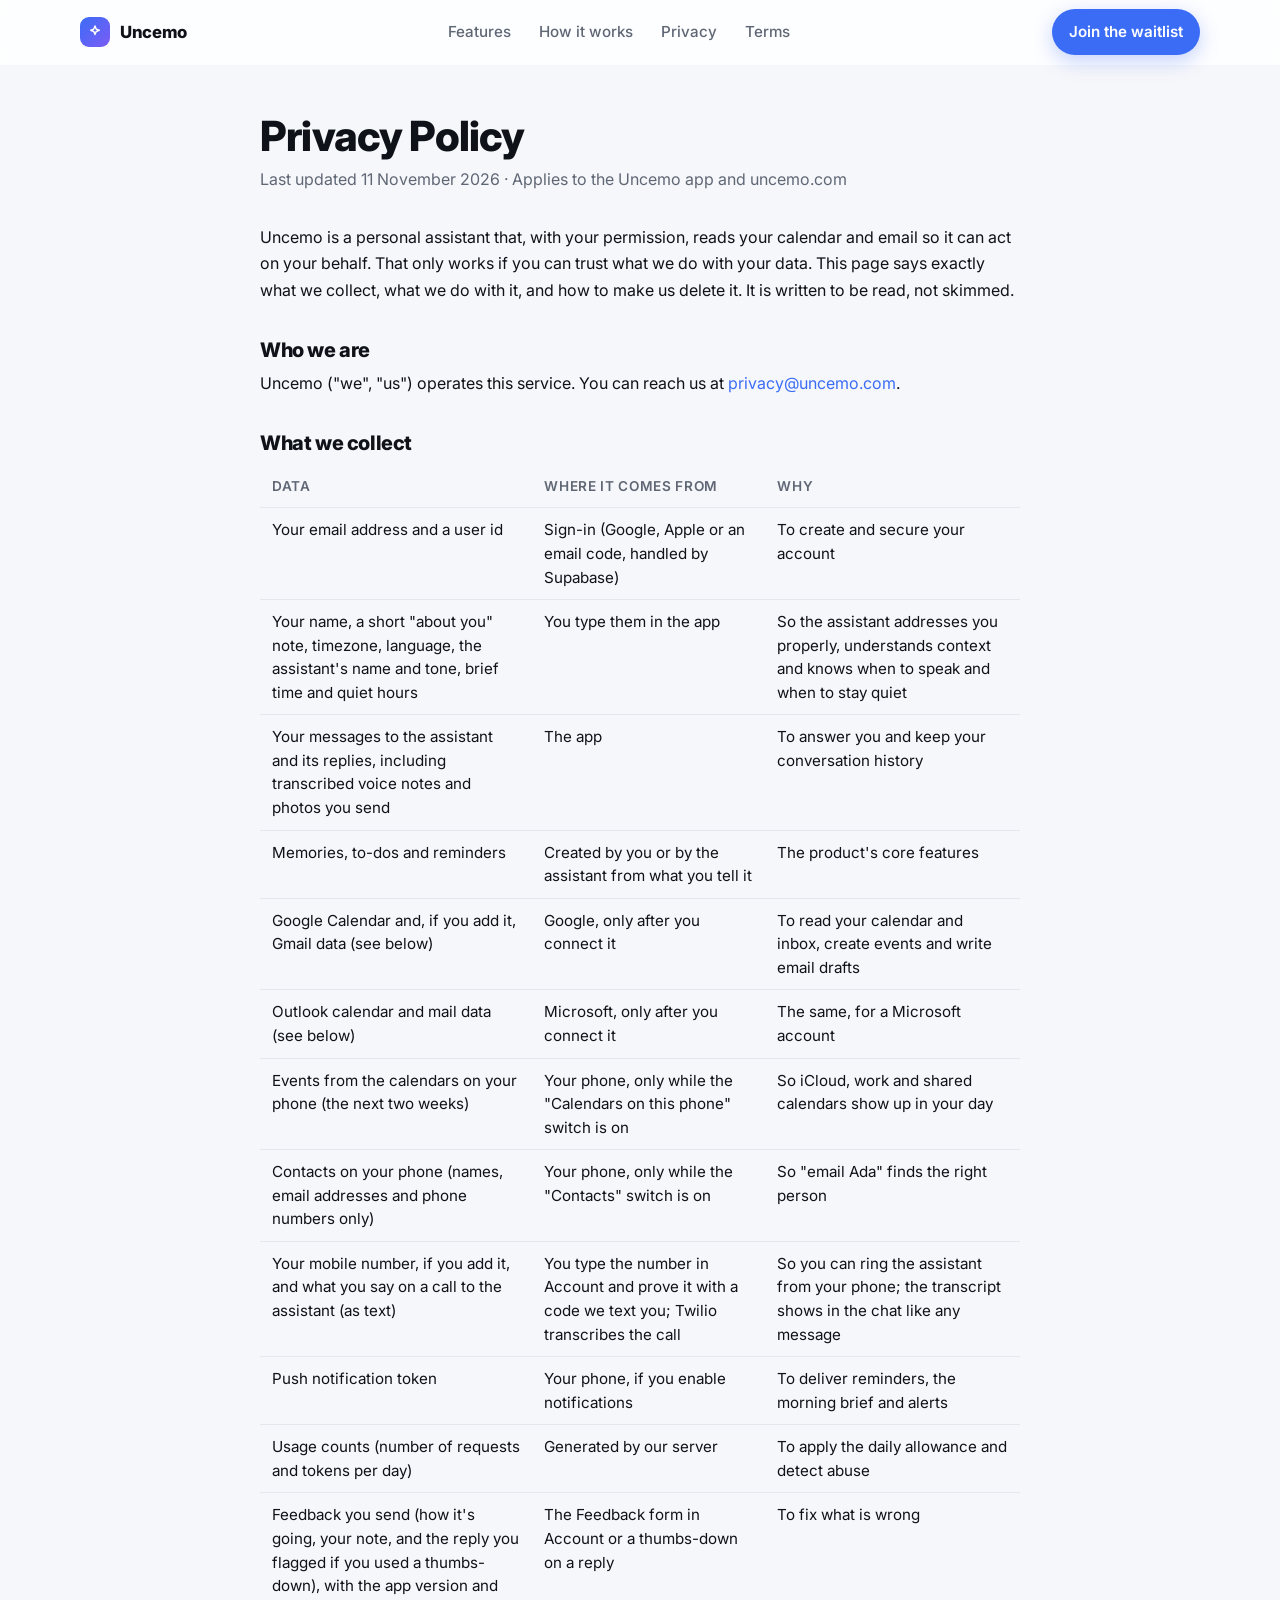
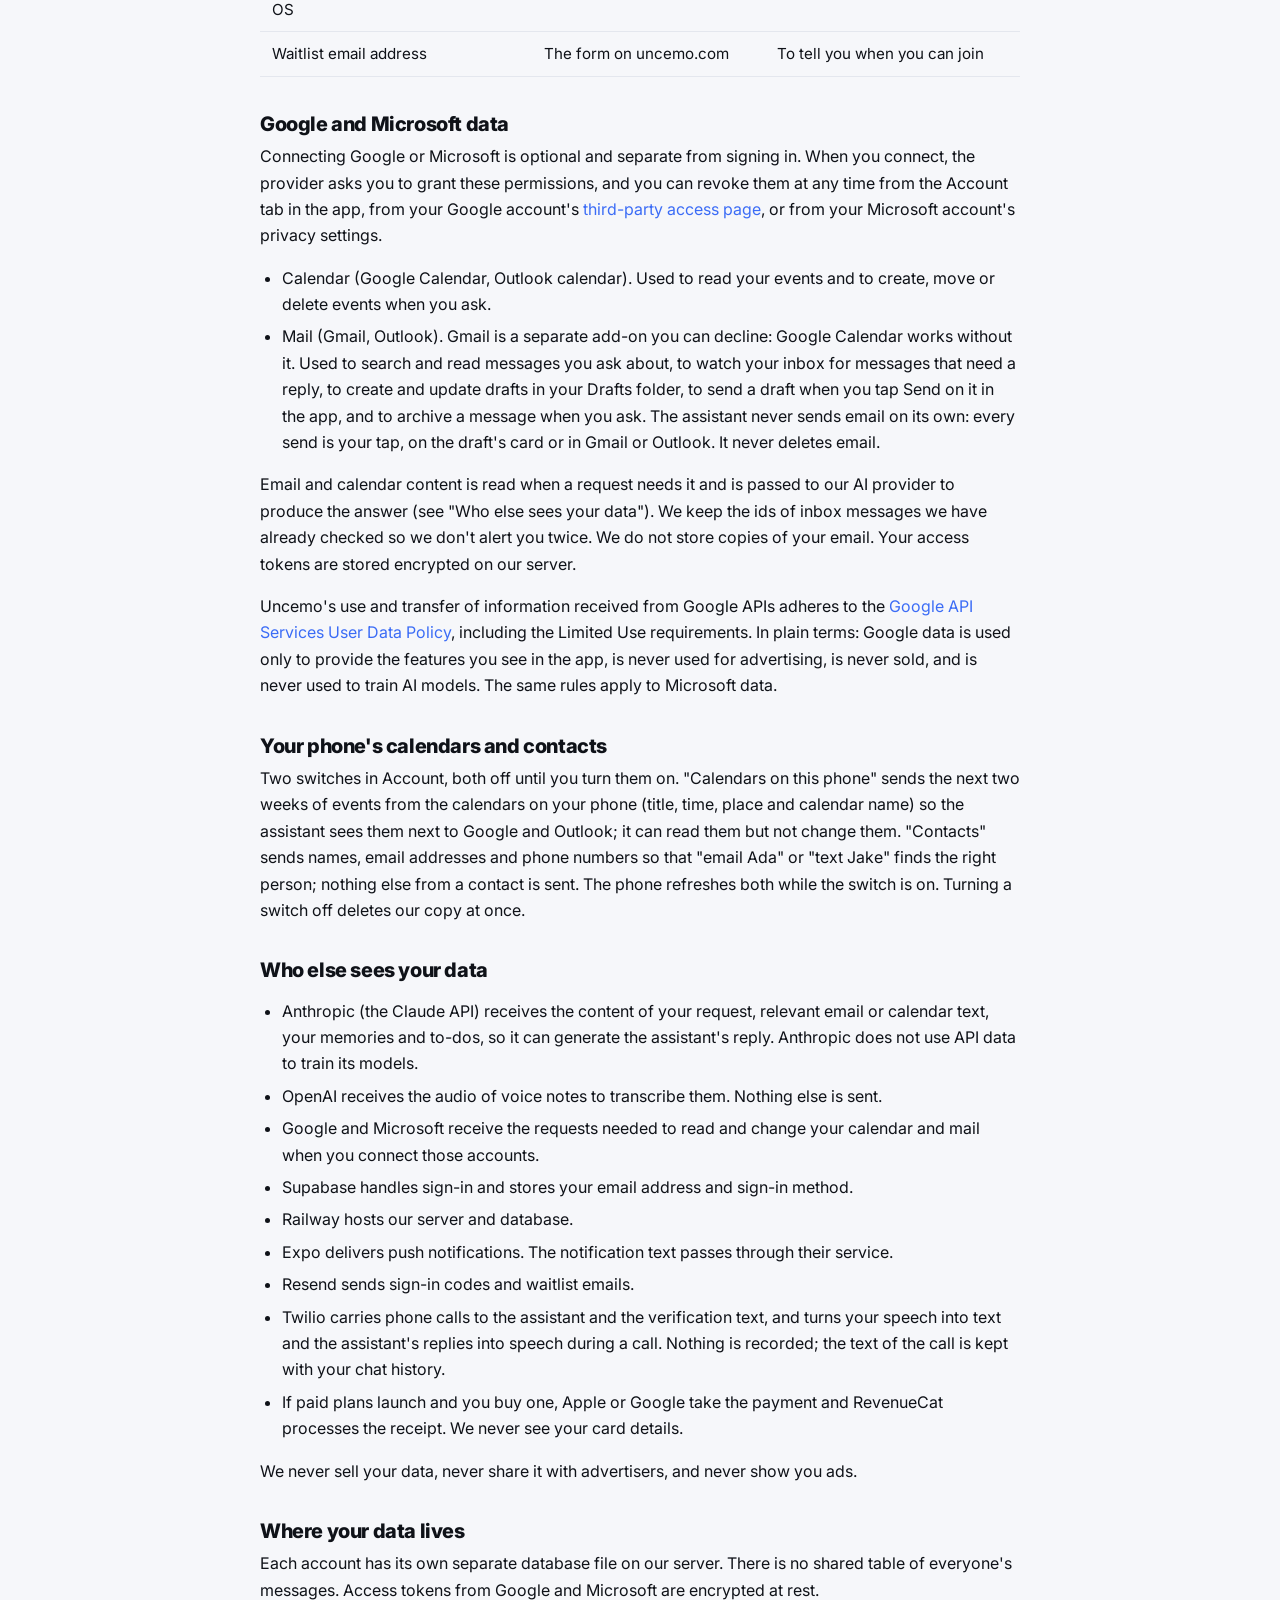
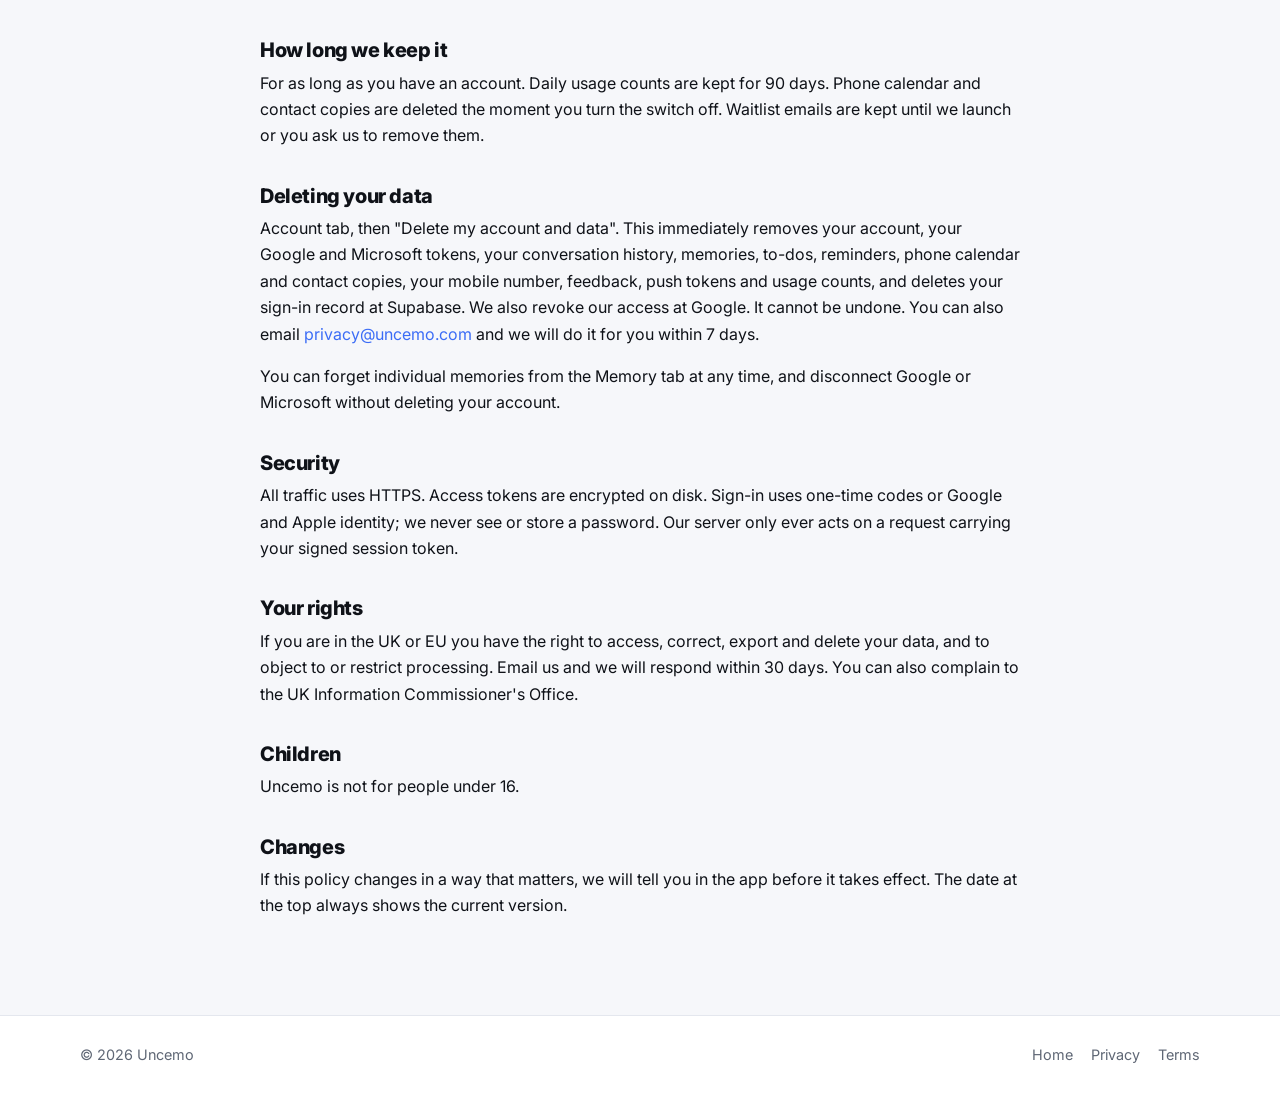
==== privacy.html @ c0a58950 "Phone calls: ring the assistant through Twilio ConversationRelay A person adds their mobile in Accou" ====
<!doctype html>
<html lang="en">
<head>
  <meta charset="utf-8" />
  <meta name="viewport" content="width=device-width, initial-scale=1" />
  <title>Privacy Policy — Uncemo</title>
  <meta name="description" content="How Uncemo handles your data: what we collect, what we access in Google, what we never do, and how to delete everything." />
  <meta name="color-scheme" content="light dark" />
  <link rel="icon" href="favicon.png" />
  <link rel="preconnect" href="https://fonts.googleapis.com" />
  <link rel="preconnect" href="https://fonts.gstatic.com" crossorigin />
  <link href="https://fonts.googleapis.com/css2?family=Inter:wght@400;500;600;700;800&display=swap" rel="stylesheet" />
  <link rel="stylesheet" href="styles.css" />
  <style>
    .doc { width: min(760px, 100% - 32px); margin: 0 auto; padding: 48px 0 80px; }
    .doc h1 { font-size: clamp(1.9rem, 4vw, 2.6rem); margin-bottom: 6px; }
    .doc .meta { color: var(--muted); margin-bottom: 32px; }
    .doc h2 { font-size: 1.25rem; margin-top: 36px; }
    .doc p, .doc li { color: var(--text); line-height: 1.65; }
    .doc ul { padding-left: 22px; }
    .doc li { margin-bottom: 6px; }
    .doc table { border-collapse: collapse; width: 100%; margin: 12px 0 20px; font-size: 0.95rem; }
    .doc th, .doc td { text-align: left; padding: 10px 12px; border-bottom: 1px solid var(--border); vertical-align: top; }
    .doc th { color: var(--muted); font-weight: 600; font-size: 0.85rem; text-transform: uppercase; letter-spacing: 0.05em; }
    .doc a { color: var(--accent); }
  </style>
</head>
<body>
  <header class="nav">
    <div class="wrap nav-inner">
      <a class="brand" href="index.html" aria-label="Home">
        <span class="logo" aria-hidden="true">
          <svg viewBox="0 0 24 24" width="16" height="16" fill="none" stroke="currentColor" stroke-width="2.2" stroke-linecap="round" stroke-linejoin="round"><path d="M12 3l1.8 4.6L18.4 9.4 13.8 11.2 12 15.8 10.2 11.2 5.6 9.4l4.6-1.8L12 3z"/></svg>
        </span>
        <span data-name>Uncemo</span>
      </a>
      <nav class="links" aria-label="Primary">
        <a href="index.html#features">Features</a>
        <a href="index.html#how">How it works</a>
        <a href="privacy.html">Privacy</a>
        <a href="terms.html">Terms</a>
      </nav>
      <div class="nav-actions"><a class="btn btn-primary" href="index.html#join">Join the waitlist</a></div>
    </div>
  </header>

  <main class="doc">
    <h1>Privacy Policy</h1>
    <p class="meta">Last updated 11 November 2026 · Applies to the <span data-name>Uncemo</span> app and uncemo.com</p>

    <p><span data-name>Uncemo</span> is a personal assistant that, with your permission, reads your calendar and email so it can act on your behalf. That only works if you can trust what we do with your data. This page says exactly what we collect, what we do with it, and how to make us delete it. It is written to be read, not skimmed.</p>

    <h2>Who we are</h2>
    <p><span data-name>Uncemo</span> ("we", "us") operates this service. You can reach us at <a href="mailto:privacy@uncemo.com">privacy@uncemo.com</a>.</p>

    <h2>What we collect</h2>
    <table>
      <tr><th>Data</th><th>Where it comes from</th><th>Why</th></tr>
      <tr><td>Your email address and a user id</td><td>Sign-in (Google, Apple or an email code, handled by Supabase)</td><td>To create and secure your account</td></tr>
      <tr><td>Your name, a short "about you" note, timezone, language, the assistant's name and tone, brief time and quiet hours</td><td>You type them in the app</td><td>So the assistant addresses you properly, understands context and knows when to speak and when to stay quiet</td></tr>
      <tr><td>Your messages to the assistant and its replies, including transcribed voice notes and photos you send</td><td>The app</td><td>To answer you and keep your conversation history</td></tr>
      <tr><td>Memories, to-dos and reminders</td><td>Created by you or by the assistant from what you tell it</td><td>The product's core features</td></tr>
      <tr><td>Google Calendar and, if you add it, Gmail data (see below)</td><td>Google, only after you connect it</td><td>To read your calendar and inbox, create events and write email drafts</td></tr>
      <tr><td>Outlook calendar and mail data (see below)</td><td>Microsoft, only after you connect it</td><td>The same, for a Microsoft account</td></tr>
      <tr><td>Events from the calendars on your phone (the next two weeks)</td><td>Your phone, only while the "Calendars on this phone" switch is on</td><td>So iCloud, work and shared calendars show up in your day</td></tr>
      <tr><td>Contacts on your phone (names, email addresses and phone numbers only)</td><td>Your phone, only while the "Contacts" switch is on</td><td>So "email Ada" finds the right person</td></tr>
      <tr><td>Your mobile number, if you add it, and what you say on a call to the assistant (as text)</td><td>You type the number in Account and prove it with a code we text you; Twilio transcribes the call</td><td>So you can ring the assistant from your phone; the transcript shows in the chat like any message</td></tr>
      <tr><td>Push notification token</td><td>Your phone, if you enable notifications</td><td>To deliver reminders, the morning brief and alerts</td></tr>
      <tr><td>Usage counts (number of requests and tokens per day)</td><td>Generated by our server</td><td>To apply the daily allowance and detect abuse</td></tr>
      <tr><td>Feedback you send (how it's going, your note, and the reply you flagged if you used a thumbs-down), with the app version and OS</td><td>The Feedback form in Account or a thumbs-down on a reply</td><td>To fix what is wrong</td></tr>
      <tr><td>Waitlist email address</td><td>The form on uncemo.com</td><td>To tell you when you can join</td></tr>
    </table>

    <h2>Google and Microsoft data</h2>
    <p>Connecting Google or Microsoft is optional and separate from signing in. When you connect, the provider asks you to grant these permissions, and you can revoke them at any time from the Account tab in the app, from your Google account's <a href="https://myaccount.google.com/permissions">third-party access page</a>, or from your Microsoft account's privacy settings.</p>
    <ul>
      <li>Calendar (Google Calendar, Outlook calendar). Used to read your events and to create, move or delete events when you ask.</li>
      <li>Mail (Gmail, Outlook). Gmail is a separate add-on you can decline: Google Calendar works without it. Used to search and read messages you ask about, to watch your inbox for messages that need a reply, to create and update drafts in your Drafts folder, to send a draft when you tap Send on it in the app, and to archive a message when you ask. The assistant never sends email on its own: every send is your tap, on the draft's card or in Gmail or Outlook. It never deletes email.</li>
    </ul>
    <p>Email and calendar content is read when a request needs it and is passed to our AI provider to produce the answer (see "Who else sees your data"). We keep the ids of inbox messages we have already checked so we don't alert you twice. We do not store copies of your email. Your access tokens are stored encrypted on our server.</p>
    <p><span data-name>Uncemo</span>'s use and transfer of information received from Google APIs adheres to the <a href="https://developers.google.com/terms/api-services-user-data-policy#additional_requirements_for_specific_api_scopes">Google API Services User Data Policy</a>, including the Limited Use requirements. In plain terms: Google data is used only to provide the features you see in the app, is never used for advertising, is never sold, and is never used to train AI models. The same rules apply to Microsoft data.</p>

    <h2>Your phone's calendars and contacts</h2>
    <p>Two switches in Account, both off until you turn them on. "Calendars on this phone" sends the next two weeks of events from the calendars on your phone (title, time, place and calendar name) so the assistant sees them next to Google and Outlook; it can read them but not change them. "Contacts" sends names, email addresses and phone numbers so that "email Ada" or "text Jake" finds the right person; nothing else from a contact is sent. The phone refreshes both while the switch is on. Turning a switch off deletes our copy at once.</p>

    <h2>Who else sees your data</h2>
    <ul>
      <li>Anthropic (the Claude API) receives the content of your request, relevant email or calendar text, your memories and to-dos, so it can generate the assistant's reply. Anthropic does not use API data to train its models.</li>
      <li>OpenAI receives the audio of voice notes to transcribe them. Nothing else is sent.</li>
      <li>Google and Microsoft receive the requests needed to read and change your calendar and mail when you connect those accounts.</li>
      <li>Supabase handles sign-in and stores your email address and sign-in method.</li>
      <li>Railway hosts our server and database.</li>
      <li>Expo delivers push notifications. The notification text passes through their service.</li>
      <li>Resend sends sign-in codes and waitlist emails.</li>
      <li>Twilio carries phone calls to the assistant and the verification text, and turns your speech into text and the assistant's replies into speech during a call. Nothing is recorded; the text of the call is kept with your chat history.</li>
      <li>If paid plans launch and you buy one, Apple or Google take the payment and RevenueCat processes the receipt. We never see your card details.</li>
    </ul>
    <p>We never sell your data, never share it with advertisers, and never show you ads.</p>

    <h2>Where your data lives</h2>
    <p>Each account has its own separate database file on our server. There is no shared table of everyone's messages. Access tokens from Google and Microsoft are encrypted at rest.</p>

    <h2>How long we keep it</h2>
    <p>For as long as you have an account. Daily usage counts are kept for 90 days. Phone calendar and contact copies are deleted the moment you turn the switch off. Waitlist emails are kept until we launch or you ask us to remove them.</p>

    <h2>Deleting your data</h2>
    <p>Account tab, then "Delete my account and data". This immediately removes your account, your Google and Microsoft tokens, your conversation history, memories, to-dos, reminders, phone calendar and contact copies, your mobile number, feedback, push tokens and usage counts, and deletes your sign-in record at Supabase. We also revoke our access at Google. It cannot be undone. You can also email <a href="mailto:privacy@uncemo.com">privacy@uncemo.com</a> and we will do it for you within 7 days.</p>
    <p>You can forget individual memories from the Memory tab at any time, and disconnect Google or Microsoft without deleting your account.</p>

    <h2>Security</h2>
    <p>All traffic uses HTTPS. Access tokens are encrypted on disk. Sign-in uses one-time codes or Google and Apple identity; we never see or store a password. Our server only ever acts on a request carrying your signed session token.</p>

    <h2>Your rights</h2>
    <p>If you are in the UK or EU you have the right to access, correct, export and delete your data, and to object to or restrict processing. Email us and we will respond within 30 days. You can also complain to the UK Information Commissioner's Office.</p>

    <h2>Children</h2>
    <p><span data-name>Uncemo</span> is not for people under 16.</p>

    <h2>Changes</h2>
    <p>If this policy changes in a way that matters, we will tell you in the app before it takes effect. The date at the top always shows the current version.</p>
  </main>

  <footer class="footer">
    <div class="wrap footer-inner">
      <p>© 2026 <span data-name>Uncemo</span></p>
      <nav aria-label="Footer"><a href="index.html">Home</a><a href="privacy.html">Privacy</a><a href="terms.html">Terms</a></nav>
    </div>
  </footer>
  <script src="script.js" defer></script>
</body>
</html>
---- styles.css ----
/* ------------------------------------------------------------------ tokens */
:root {
  --bg: #f6f7fa;
  --surface: #ffffff;
  --card: #ffffff;
  --card-alt: #eef1f6;
  --border: #e4e7ee;
  --text: #0f1218;
  --muted: #5f6775;
  --faint: #98a0ad;
  --accent: #3b6cf6;
  --accent-2: #7c5cf6;
  --accent-soft: #e8eeff;
  --on-accent: #ffffff;
  --danger: #e5484d;
  --success: #2fb67c;
  --warning: #f0a429;
  --shadow: 0 10px 30px rgba(15, 18, 24, 0.08), 0 1px 2px rgba(15, 18, 24, 0.06);
  --shadow-lg: 0 30px 80px rgba(15, 18, 24, 0.18), 0 2px 6px rgba(15, 18, 24, 0.08);
  --radius: 16px;
  --radius-sm: 10px;
  --font: "Inter", system-ui, -apple-system, "Segoe UI", Roboto, sans-serif;
  --mono: "JetBrains Mono", ui-monospace, SFMono-Regular, Menlo, monospace;
  --nav-h: 64px;
  color-scheme: light;
}
@media (prefers-color-scheme: dark) {
  :root:not([data-theme="light"]) {
    --bg: #0b0d12;
    --surface: #0f1218;
    --card: #141821;
    --card-alt: #1b2029;
    --border: #252b36;
    --text: #eef0f4;
    --muted: #9aa2b1;
    --faint: #5f6775;
    --accent-soft: #1a2750;
    --shadow: 0 10px 30px rgba(0, 0, 0, 0.4), 0 1px 2px rgba(0, 0, 0, 0.3);
    --shadow-lg: 0 30px 80px rgba(0, 0, 0, 0.6), 0 2px 6px rgba(0, 0, 0, 0.4);
    color-scheme: dark;
  }
}
:root[data-theme="dark"] {
  --bg: #0b0d12;
  --surface: #0f1218;
  --card: #141821;
  --card-alt: #1b2029;
  --border: #252b36;
  --text: #eef0f4;
  --muted: #9aa2b1;
  --faint: #5f6775;
  --accent-soft: #1a2750;
  --shadow: 0 10px 30px rgba(0, 0, 0, 0.4), 0 1px 2px rgba(0, 0, 0, 0.3);
  --shadow-lg: 0 30px 80px rgba(0, 0, 0, 0.6), 0 2px 6px rgba(0, 0, 0, 0.4);
  color-scheme: dark;
}

/* ------------------------------------------------------------------ base */
*, *::before, *::after { box-sizing: border-box; }
html { scroll-behavior: smooth; -webkit-text-size-adjust: 100%; }
body {
  margin: 0;
  font-family: var(--font);
  font-size: 16px;
  line-height: 1.55;
  color: var(--text);
  background: var(--bg);
  -webkit-font-smoothing: antialiased;
  text-rendering: optimizeLegibility;
}
img, svg { display: block; max-width: 100%; }
a { color: inherit; text-decoration: none; }
p { margin: 0 0 1em; }
h1, h2, h3 { margin: 0 0 0.4em; line-height: 1.12; letter-spacing: -0.02em; font-weight: 800; }
h1 { font-size: clamp(2.2rem, 5.2vw, 3.9rem); }
h2 { font-size: clamp(1.7rem, 3.4vw, 2.5rem); }
h3 { font-size: 1.15rem; font-weight: 700; letter-spacing: -0.01em; }
code { font-family: var(--mono); font-size: 0.9em; background: var(--card-alt); padding: 0.1em 0.4em; border-radius: 6px; }
b, strong { font-weight: 700; }
.wrap { width: min(1120px, 100% - 32px); margin-inline: auto; }
.wrap.narrow { width: min(780px, 100% - 32px); }
.skip { position: absolute; left: -999px; top: 8px; background: var(--accent); color: #fff; padding: 8px 12px; border-radius: 8px; z-index: 100; }
.skip:focus { left: 8px; }
:focus-visible { outline: 3px solid var(--accent); outline-offset: 2px; border-radius: 6px; }

/* ------------------------------------------------------------------ buttons */
.btn {
  display: inline-flex; align-items: center; gap: 8px;
  padding: 10px 16px; border-radius: 999px; font-weight: 600; font-size: 0.95rem;
  border: 1px solid transparent; transition: transform 0.15s ease, background 0.15s ease, box-shadow 0.15s ease;
  white-space: nowrap;
}
.btn:active { transform: translateY(1px) scale(0.99); }
.btn-lg { padding: 14px 22px; font-size: 1rem; }
.btn-primary { background: var(--accent); color: var(--on-accent); box-shadow: 0 6px 20px rgba(59, 108, 246, 0.3); }
.btn-primary:hover { background: #2f5de0; box-shadow: 0 8px 26px rgba(59, 108, 246, 0.4); }
.btn-ghost { background: var(--card); color: var(--text); border-color: var(--border); }
.btn-ghost:hover { background: var(--card-alt); }
.btn-light { background: #fff; color: #0f1218; }
.btn-light:hover { background: #eef1f6; }
.btn-outline-light { color: #fff; border-color: rgba(255, 255, 255, 0.5); }
.btn-outline-light:hover { background: rgba(255, 255, 255, 0.12); }
.icon-btn {
  width: 40px; height: 40px; border-radius: 12px; border: 1px solid var(--border); background: var(--card);
  color: var(--muted); display: inline-flex; align-items: center; justify-content: center; cursor: pointer;
}
.icon-btn:hover { color: var(--text); background: var(--card-alt); }

/* ------------------------------------------------------------------ nav */
.nav {
  position: sticky; top: 0; z-index: 50;
  background: color-mix(in srgb, var(--surface) 82%, transparent);
  backdrop-filter: saturate(180%) blur(14px); -webkit-backdrop-filter: saturate(180%) blur(14px);
  border-bottom: 1px solid transparent; transition: border-color 0.2s ease;
}
.nav.scrolled { border-bottom-color: var(--border); }
.nav-inner { height: var(--nav-h); display: flex; align-items: center; justify-content: space-between; gap: 16px; }
.brand { display: inline-flex; align-items: center; gap: 10px; font-weight: 800; letter-spacing: -0.02em; font-size: 1.05rem; }
.brand.small { font-size: 0.95rem; }
.logo {
  width: 30px; height: 30px; border-radius: 9px; display: inline-grid; place-items: center; color: #fff;
  background: linear-gradient(135deg, var(--accent), var(--accent-2));
}
.brand.small .logo { width: 26px; height: 26px; border-radius: 8px; }
.links { display: flex; gap: 4px; }
.links a { padding: 8px 12px; border-radius: 10px; color: var(--muted); font-weight: 500; font-size: 0.95rem; }
.links a:hover { color: var(--text); background: var(--card-alt); }
.nav-actions { display: flex; align-items: center; gap: 10px; }
.menu-btn { display: none; }
.theme-toggle .moon, .icon-btn .moon { display: none; }
:root[data-theme="dark"] .icon-btn .moon { display: block; }
:root[data-theme="dark"] .icon-btn .sun { display: none; }
@media (prefers-color-scheme: dark) {
  :root:not([data-theme="light"]) .icon-btn .moon { display: block; }
  :root:not([data-theme="light"]) .icon-btn .sun { display: none; }
}
.mobile-nav { display: none; flex-direction: column; padding: 8px 16px 16px; border-bottom: 1px solid var(--border); background: var(--surface); }
.mobile-nav a { padding: 12px 8px; border-radius: 10px; font-weight: 600; }
.mobile-nav a:hover { background: var(--card-alt); }
.mobile-nav.open { display: flex; }
@media (max-width: 860px) {
  .links, .nav-actions .btn { display: none; }
  .menu-btn { display: inline-flex; }
}

/* ------------------------------------------------------------------ hero */
.hero { position: relative; padding: clamp(40px, 8vw, 96px) 0 clamp(40px, 6vw, 72px); overflow: hidden; }
.hero::before {
  content: ""; position: absolute; inset: -20% -10% auto; height: 70%; pointer-events: none; z-index: -1;
  background:
    radial-gradient(600px 400px at 20% 20%, color-mix(in srgb, var(--accent) 18%, transparent), transparent 70%),
    radial-gradient(500px 400px at 85% 10%, color-mix(in srgb, var(--accent-2) 16%, transparent), transparent 70%);
}
.hero-grid { display: grid; grid-template-columns: 1.1fr 0.9fr; gap: clamp(24px, 5vw, 64px); align-items: center; }
.eyebrow { display: inline-flex; align-items: center; gap: 8px; font-size: 0.85rem; font-weight: 600; color: var(--muted); background: var(--card); border: 1px solid var(--border); padding: 6px 12px; border-radius: 999px; margin-bottom: 20px; }
.eyebrow .dot { width: 8px; height: 8px; border-radius: 50%; background: var(--success); box-shadow: 0 0 0 4px color-mix(in srgb, var(--success) 20%, transparent); }
h1 em { font-style: normal; background: linear-gradient(90deg, var(--accent), var(--accent-2)); -webkit-background-clip: text; background-clip: text; color: transparent; }
.lede { font-size: clamp(1.05rem, 1.6vw, 1.25rem); color: var(--muted); max-width: 56ch; margin-bottom: 28px; }
.cta-row { display: flex; flex-wrap: wrap; gap: 12px; margin-bottom: 28px; }
.facts { list-style: none; padding: 0; margin: 0; display: flex; flex-wrap: wrap; gap: 8px 22px; color: var(--muted); font-size: 0.92rem; }
.facts li { display: inline-flex; align-items: center; gap: 8px; }
.facts li::before { content: ""; width: 6px; height: 6px; border-radius: 50%; background: var(--accent); }
.facts strong { color: var(--text); }

/* phone mockup */
.hero-phone { position: relative; display: flex; justify-content: center; }
.glow { position: absolute; inset: 10% 15%; background: radial-gradient(closest-side, color-mix(in srgb, var(--accent) 35%, transparent), transparent); filter: blur(30px); z-index: -1; }
.phone {
  width: 320px; aspect-ratio: 9 / 19.2; border-radius: 44px; background: var(--surface); border: 1px solid var(--border);
  box-shadow: var(--shadow-lg), inset 0 0 0 10px #0f1218, inset 0 0 0 11px #2a2f3a; position: relative; overflow: hidden;
  display: flex; flex-direction: column; padding: 12px; color: var(--text);
}
.phone-notch { position: absolute; top: 20px; left: 50%; transform: translateX(-50%); width: 96px; height: 28px; background: #0f1218; border-radius: 20px; z-index: 3; }
.app-header { display: flex; align-items: center; gap: 10px; padding: 48px 10px 10px; border-bottom: 1px solid var(--border); }
.app-logo { width: 28px; height: 28px; border-radius: 8px; background: linear-gradient(135deg, var(--accent), var(--accent-2)); }
.app-title { font-weight: 700; font-size: 15px; letter-spacing: -0.01em; }
.app-status { font-size: 11px; color: var(--muted); display: flex; align-items: center; gap: 5px; }
.app-status i { width: 6px; height: 6px; border-radius: 50%; background: var(--success); }
.chat { flex: 1; overflow: hidden; padding: 8px 8px 4px; display: flex; flex-direction: column; gap: 6px; background: var(--bg); font-size: 13px; line-height: 1.4; }
.day { text-align: center; color: var(--faint); font-size: 11px; font-weight: 600; margin: 4px 0; }
.msg, .card, .typing { opacity: 0; transform: translateY(6px); transition: opacity 0.3s ease, transform 0.3s ease; }
.msg.show, .card.show, .typing.show { opacity: 1; transform: none; }
.msg { max-width: 84%; padding: 8px 11px; border-radius: 16px; }
.msg.me { align-self: flex-end; background: var(--accent); color: #fff; border-bottom-right-radius: 5px; }
.msg.them { align-self: flex-start; background: var(--card); border: 1px solid var(--border); border-bottom-left-radius: 5px; }
.typing { align-self: flex-start; background: var(--card); border: 1px solid var(--border); border-radius: 16px; border-bottom-left-radius: 5px; padding: 10px 12px; display: flex; gap: 4px; }
.typing i { width: 6px; height: 6px; border-radius: 50%; background: var(--muted); animation: bounce 1.1s infinite ease-in-out; }
.typing i:nth-child(2) { animation-delay: 0.15s; } .typing i:nth-child(3) { animation-delay: 0.3s; }
@keyframes bounce { 0%, 60%, 100% { transform: none; } 30% { transform: translateY(-4px); } }
.card { background: var(--card); border: 1px solid var(--border); border-radius: 14px; padding: 10px; }
.card-top { display: flex; gap: 8px; align-items: center; margin-bottom: 6px; }
.card-ic { width: 24px; height: 24px; border-radius: 7px; background: var(--accent-soft); position: relative; }
.card-ic::after { content: ""; position: absolute; inset: 7px 5px; border: 1.5px solid var(--accent); border-radius: 3px; }
.muted { color: var(--muted); font-size: 11px; } .strong { font-weight: 600; font-size: 12px; }
.card-subj { font-weight: 700; margin-bottom: 4px; }
.card-body { color: var(--text); }
.card-actions { display: flex; gap: 6px; margin-top: 10px; }
.b { padding: 6px 10px; border-radius: 8px; font-size: 12px; font-weight: 600; background: var(--card-alt); }
.b.primary { background: var(--accent); color: #fff; } .b.danger { color: var(--danger); background: transparent; border: 1px solid color-mix(in srgb, var(--danger) 30%, transparent); }
.composer { display: flex; align-items: center; gap: 6px; padding: 8px 8px; border-top: 1px solid var(--border); }
.c-ic { width: 26px; height: 26px; border-radius: 50%; background: var(--card-alt); }
.c-input { flex: 1; height: 32px; border-radius: 16px; background: var(--bg); border: 1px solid var(--border); color: var(--faint); font-size: 12px; display: flex; align-items: center; padding: 0 12px; }
.c-mic { width: 32px; height: 32px; border-radius: 50%; background: var(--accent); position: relative; }
.c-mic::after { content: ""; position: absolute; left: 12px; top: 8px; width: 8px; height: 12px; border-radius: 4px; background: #fff; }
.tabs { display: flex; justify-content: space-around; padding: 8px 4px 14px; border-top: 1px solid var(--border); font-size: 10px; color: var(--muted); font-weight: 600; }
.tab.on { color: var(--accent); }

/* ------------------------------------------------------------------ strip */
.strip { border-block: 1px solid var(--border); background: var(--surface); }
.strip-inner { display: flex; align-items: center; gap: 24px; padding: 18px 0; color: var(--muted); font-size: 0.9rem; overflow: hidden; }
.strip ul { list-style: none; display: flex; gap: 10px 28px; flex-wrap: wrap; margin: 0; padding: 0; font-weight: 600; color: var(--text); }
@media (max-width: 640px) { .strip-inner { flex-direction: column; align-items: flex-start; gap: 10px; } }

/* ------------------------------------------------------------------ sections */
.section { padding: clamp(56px, 8vw, 110px) 0; }
.section.alt { background: var(--surface); border-block: 1px solid var(--border); }
.section-head { max-width: 720px; margin-bottom: clamp(28px, 4vw, 52px); }
.section-head p:last-child { color: var(--muted); font-size: 1.08rem; }
.kicker { color: var(--accent); font-weight: 700; font-size: 0.85rem; text-transform: uppercase; letter-spacing: 0.08em; margin-bottom: 10px; }
.grid { display: grid; gap: 16px; }
.features { grid-template-columns: repeat(4, 1fr); }
.cards { grid-template-columns: repeat(3, 1fr); }
@media (max-width: 1000px) { .features { grid-template-columns: repeat(2, 1fr); } }
@media (max-width: 760px) { .cards { grid-template-columns: 1fr; } }
@media (max-width: 560px) { .features { grid-template-columns: 1fr; } }
.feature, .pcard {
  background: var(--card); border: 1px solid var(--border); border-radius: var(--radius); padding: 22px;
  transition: transform 0.2s ease, box-shadow 0.2s ease, border-color 0.2s ease;
}
.feature:hover, .pcard:hover { transform: translateY(-3px); box-shadow: var(--shadow); border-color: color-mix(in srgb, var(--accent) 35%, var(--border)); }
.feature p, .pcard p { color: var(--muted); margin: 0; font-size: 0.95rem; }
.feature h3 { margin-top: 14px; }
.f-ic {
  width: 42px; height: 42px; border-radius: 12px; display: grid; place-items: center;
  background: color-mix(in srgb, var(--c) 14%, transparent); color: var(--c);
}
.f-ic svg { width: 22px; height: 22px; fill: none; stroke: currentColor; stroke-width: 1.9; stroke-linecap: round; stroke-linejoin: round; }

/* flow */
.flow { list-style: none; counter-reset: step; display: grid; grid-template-columns: repeat(3, 1fr); gap: 16px; padding: 0; margin: 0 0 clamp(40px, 6vw, 80px); position: relative; }
.flow li { background: var(--card); border: 1px solid var(--border); border-radius: var(--radius); padding: 24px; position: relative; }
.flow li p { color: var(--muted); font-size: 0.95rem; }
.flow-num { width: 34px; height: 34px; border-radius: 50%; display: grid; place-items: center; font-weight: 800; color: #fff; background: linear-gradient(135deg, var(--accent), var(--accent-2)); margin-bottom: 14px; }
.flow-tags { display: flex; flex-wrap: wrap; gap: 6px; }
.flow-tags span { font-size: 0.78rem; font-weight: 600; color: var(--muted); background: var(--card-alt); padding: 4px 9px; border-radius: 999px; }
@media (max-width: 860px) { .flow { grid-template-columns: 1fr; } }

/* split */
.split { display: grid; grid-template-columns: 1.05fr 0.95fr; gap: clamp(24px, 5vw, 64px); align-items: center; }
.split-copy h3 { font-size: clamp(1.4rem, 2.6vw, 1.9rem); font-weight: 800; letter-spacing: -0.02em; }
.split-copy p { color: var(--muted); font-size: 1.02rem; }
.checks { list-style: none; padding: 0; margin: 18px 0 0; display: grid; gap: 10px; }
.checks li { position: relative; padding-left: 30px; }
.checks li::before { content: ""; position: absolute; left: 0; top: 2px; width: 20px; height: 20px; border-radius: 50%; background: var(--accent-soft); }
.checks li::after { content: ""; position: absolute; left: 7px; top: 7px; width: 5px; height: 9px; border: solid var(--accent); border-width: 0 2px 2px 0; transform: rotate(45deg); }
.split-visual { display: flex; justify-content: center; }
@media (max-width: 860px) { .split { grid-template-columns: 1fr; } }

/* mini phones */
.mini-phone {
  width: 280px; border-radius: 28px; background: var(--bg); border: 1px solid var(--border); box-shadow: var(--shadow);
  padding: 14px 12px 12px; font-size: 13px; color: var(--text); display: flex; flex-direction: column; gap: 6px; min-height: 420px;
}
.mini-head { display: flex; align-items: center; justify-content: space-between; padding: 6px 4px 10px; border-bottom: 1px solid var(--border); margin-bottom: 4px; }
.mini-head b { font-size: 15px; }
.mini-head small { color: var(--muted); font-size: 11px; display: inline-flex; align-items: center; gap: 5px; }
.mini-head small i { width: 6px; height: 6px; border-radius: 50%; background: var(--success); }
.mini-sec { font-size: 10px; font-weight: 700; text-transform: uppercase; letter-spacing: 0.06em; color: var(--muted); margin: 10px 4px 2px; }
.mini-sec.danger, .danger { color: var(--danger); }
.mini-row { display: flex; align-items: center; gap: 10px; background: var(--card); border: 1px solid var(--border); border-radius: 10px; padding: 9px 10px; }
.mini-row i { width: 18px; height: 18px; border-radius: 50%; border: 2px solid var(--faint); flex: none; position: relative; }
.mini-row i.on { background: var(--accent); border-color: var(--accent); }
.mini-row i.on::after { content: ""; position: absolute; left: 5px; top: 1px; width: 4px; height: 8px; border: solid #fff; border-width: 0 2px 2px 0; transform: rotate(45deg); }
.mini-row i.bell { border: none; background: var(--accent-soft); border-radius: 6px; width: 22px; height: 22px; }
.mini-row i.bell::after { content: ""; position: absolute; inset: 5px 7px 6px; border: 1.5px solid var(--accent); border-radius: 5px 5px 2px 2px; }
.mini-row div { display: flex; flex-direction: column; flex: 1; }
.mini-row small { color: var(--muted); font-size: 11px; }
.mini-row.done { opacity: 0.55; } .mini-row.done span { text-decoration: line-through; }
.mini-row.plain em { width: 14px; height: 14px; border: 1.5px solid var(--faint); border-radius: 3px; border-top-width: 2.5px; }
.mini-add { margin-top: auto; display: flex; align-items: center; gap: 8px; }
.mini-add span { flex: 1; height: 34px; border-radius: 17px; background: var(--card); border: 1px solid var(--border); display: flex; align-items: center; padding: 0 12px; color: var(--faint); font-size: 12px; }
.mini-add b { width: 34px; height: 34px; border-radius: 50%; background: var(--card-alt); color: var(--faint); display: grid; place-items: center; font-size: 18px; }
.mini-add b.mic { background: var(--accent); position: relative; }
.mini-add b.mic::after { content: ""; position: absolute; left: 13px; top: 9px; width: 8px; height: 12px; border-radius: 4px; background: #fff; }
.mini-chat { display: flex; flex-direction: column; gap: 6px; padding: 6px 2px; flex: 1; }
.m { max-width: 85%; padding: 7px 10px; border-radius: 14px; font-size: 12.5px; line-height: 1.35; }
.m.me { align-self: flex-end; background: var(--accent); color: #fff; border-bottom-right-radius: 4px; }
.m.them { align-self: flex-start; background: var(--card); border: 1px solid var(--border); border-bottom-left-radius: 4px; }
.mini-field { background: var(--card); border: 1px solid var(--border); border-radius: 10px; padding: 8px 10px; display: flex; flex-direction: column; gap: 2px; }
.mini-field small { color: var(--muted); font-size: 10px; font-weight: 600; }
.mini-field span { font-size: 12px; overflow: hidden; text-overflow: ellipsis; white-space: nowrap; }
.mini-btn { background: var(--accent); color: #fff; text-align: center; padding: 10px; border-radius: 10px; font-weight: 700; font-size: 12.5px; margin-top: 4px; }
.mini-ok { background: var(--accent-soft); color: var(--text); padding: 8px 10px; border-radius: 8px; font-size: 11.5px; }

.screens { display: grid; grid-template-columns: repeat(3, 1fr); gap: 24px; }
.screens figure { margin: 0; display: flex; flex-direction: column; align-items: center; gap: 14px; }
.screens figcaption { color: var(--muted); font-size: 0.92rem; text-align: center; max-width: 300px; }
.screens figcaption b { color: var(--text); display: block; margin-bottom: 2px; }
@media (max-width: 900px) { .screens { grid-template-columns: 1fr; } }

/* setup */
.setup { display: grid; grid-template-columns: 1fr 1fr; gap: clamp(24px, 4vw, 48px); align-items: start; }
.steps { list-style: none; padding: 0; margin: 0; display: grid; gap: 6px; }
.steps li { position: relative; padding: 14px 16px 14px 92px; border-radius: 12px; }
.steps li:hover { background: var(--card-alt); }
.steps li h3 { font-size: 1.02rem; margin-bottom: 2px; }
.steps li p { margin: 0; color: var(--muted); font-size: 0.95rem; }
.time { position: absolute; left: 16px; top: 16px; font-size: 0.75rem; font-weight: 700; color: var(--accent); background: var(--accent-soft); padding: 3px 8px; border-radius: 999px; }
.code { background: #0f1218; color: #d7dbe3; border-radius: 14px; overflow: hidden; box-shadow: var(--shadow); border: 1px solid #252b36; }
.code-bar { display: flex; align-items: center; gap: 6px; padding: 10px 14px; background: #161b24; border-bottom: 1px solid #252b36; }
.code-bar span { width: 10px; height: 10px; border-radius: 50%; background: #3a4150; }
.code-bar span:nth-child(1) { background: #ff5f57; } .code-bar span:nth-child(2) { background: #febc2e; } .code-bar span:nth-child(3) { background: #28c840; }
.code-bar b { margin-left: 8px; font-family: var(--mono); font-weight: 500; font-size: 0.8rem; color: #9aa2b1; }
.code pre { margin: 0; padding: 16px 18px; overflow-x: auto; font-family: var(--mono); font-size: 0.82rem; line-height: 1.6; }
.code .c { color: #6b7485; }
@media (max-width: 860px) { .setup { grid-template-columns: 1fr; } }

/* stats */
.stats { display: grid; grid-template-columns: 1fr 1fr; gap: 14px; width: 100%; max-width: 440px; }
.stat { background: var(--card); border: 1px solid var(--border); border-radius: var(--radius); padding: 22px 20px; }
.stat b { display: block; font-size: 2rem; font-weight: 800; letter-spacing: -0.03em; background: linear-gradient(90deg, var(--accent), var(--accent-2)); -webkit-background-clip: text; background-clip: text; color: transparent; }
.stat span { color: var(--muted); font-size: 0.9rem; }

/* faq */
.faq { display: grid; gap: 10px; }
.faq details { background: var(--card); border: 1px solid var(--border); border-radius: 14px; padding: 0 20px; transition: border-color 0.2s ease; }
.faq details[open] { border-color: color-mix(in srgb, var(--accent) 40%, var(--border)); }
.faq summary { cursor: pointer; list-style: none; padding: 18px 36px 18px 0; font-weight: 700; position: relative; }
.faq summary::-webkit-details-marker { display: none; }
.faq summary::after { content: ""; position: absolute; right: 4px; top: 22px; width: 9px; height: 9px; border: solid var(--muted); border-width: 0 2px 2px 0; transform: rotate(45deg); transition: transform 0.2s ease; }
.faq details[open] summary::after { transform: rotate(-135deg); top: 26px; }
.faq details p { color: var(--muted); margin: -6px 0 18px; }

/* cta */
.cta-section { padding-top: 0; }
.cta-box {
  border-radius: 24px; padding: clamp(32px, 6vw, 64px); color: #fff; text-align: center;
  background: radial-gradient(800px 300px at 20% 0%, rgba(255, 255, 255, 0.18), transparent 60%), linear-gradient(135deg, var(--accent), var(--accent-2));
  box-shadow: 0 30px 80px rgba(59, 108, 246, 0.35);
}
.cta-box h2 { color: #fff; }
.cta-box p { color: rgba(255, 255, 255, 0.85); font-size: 1.08rem; margin-bottom: 26px; }
.cta-box .cta-row { justify-content: center; margin: 0; }

/* footer */
.footer { border-top: 1px solid var(--border); background: var(--surface); padding: 28px 0 40px; color: var(--muted); font-size: 0.9rem; }
.footer-inner { display: flex; flex-wrap: wrap; align-items: center; justify-content: space-between; gap: 14px; }
.footer p { margin: 0; }
.footer nav { display: flex; gap: 18px; }
.footer nav a:hover { color: var(--text); }

/* reveal */
.reveal { opacity: 0; transform: translateY(14px); transition: opacity 0.6s ease, transform 0.6s ease; }
.reveal.in { opacity: 1; transform: none; }
@media (prefers-reduced-motion: reduce) {
  html { scroll-behavior: auto; }
  .reveal { opacity: 1; transform: none; transition: none; }
  .typing i { animation: none; }
}

/* responsive hero */
@media (max-width: 900px) {
  .hero-grid { grid-template-columns: 1fr; }
  .hero-phone { order: 2; margin-top: 12px; }
  .phone { width: min(300px, 86vw); }
}

/* ------------------------------------------------------------------ waitlist form */
.join { display: flex; gap: 8px; max-width: 460px; margin-bottom: 14px; }
.join input {
  flex: 1; min-width: 0; height: 50px; padding: 0 16px; border-radius: 999px; border: 1px solid var(--border);
  background: var(--card); color: var(--text); font: inherit; font-size: 1rem; outline: none; transition: border-color 0.15s ease, box-shadow 0.15s ease;
}
.join input:focus { border-color: var(--accent); box-shadow: 0 0 0 4px color-mix(in srgb, var(--accent) 18%, transparent); }
.join input::placeholder { color: var(--faint); }
.join .btn { height: 50px; }
.join .hp { position: absolute; left: -9999px; width: 1px; height: 1px; opacity: 0; }
.join-note { color: var(--muted); font-size: 0.9rem; min-height: 1.4em; margin-bottom: 18px; }
.join-note.ok { color: var(--success); font-weight: 600; }
.join-note.err { color: var(--danger); }
.cta-box .join { margin: 0 auto 10px; }
.cta-box .join input { background: rgba(255, 255, 255, 0.14); border-color: rgba(255, 255, 255, 0.35); color: #fff; }
.cta-box .join input::placeholder { color: rgba(255, 255, 255, 0.7); }
.cta-box .join-note { color: rgba(255, 255, 255, 0.85); }
.cta-box .join-note.ok { color: #fff; }
.badges { display: flex; gap: 10px; flex-wrap: wrap; align-items: center; color: var(--muted); font-size: 0.9rem; }
.badge { display: inline-flex; align-items: center; gap: 6px; padding: 6px 10px; border-radius: 999px; background: var(--card); border: 1px solid var(--border); color: var(--text); font-weight: 600; font-size: 0.85rem; }
.badge svg { width: 14px; height: 14px; }
@media (max-width: 520px) { .join { flex-direction: column; } .join .btn { justify-content: center; } }
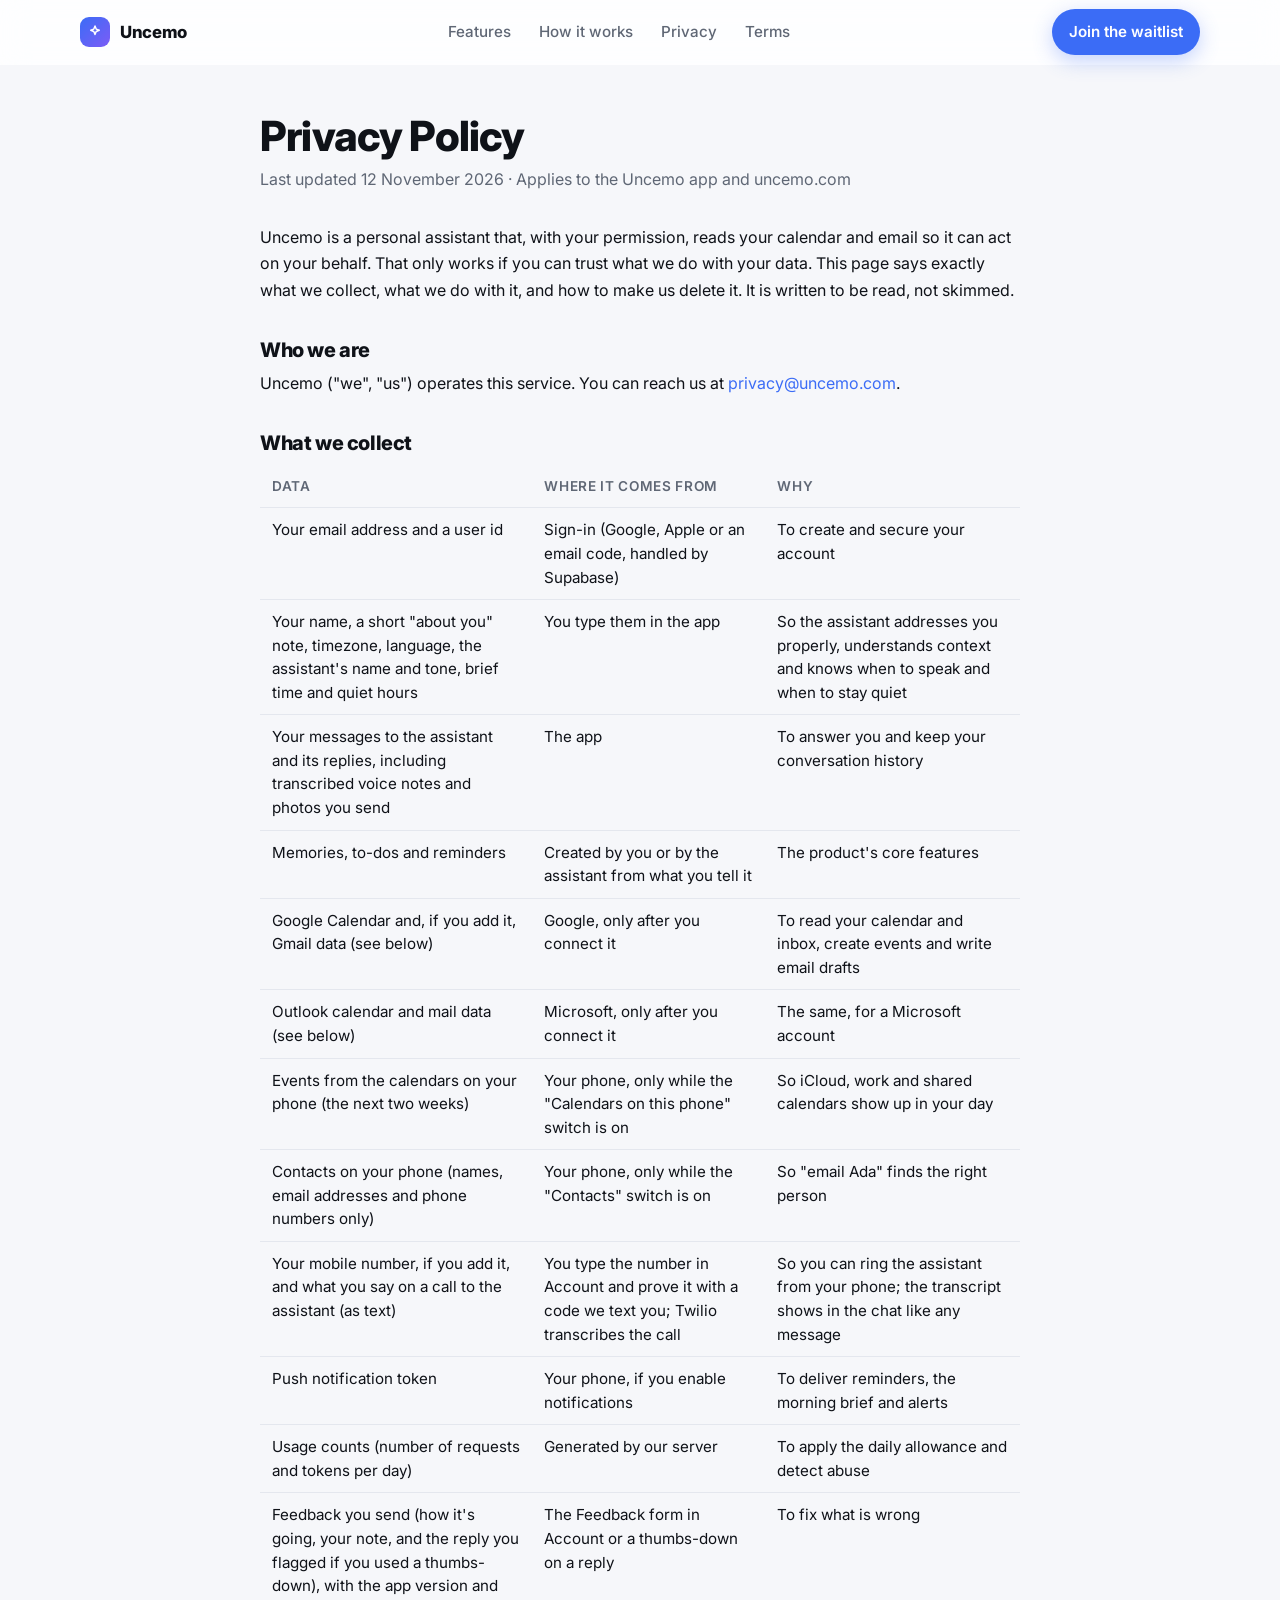
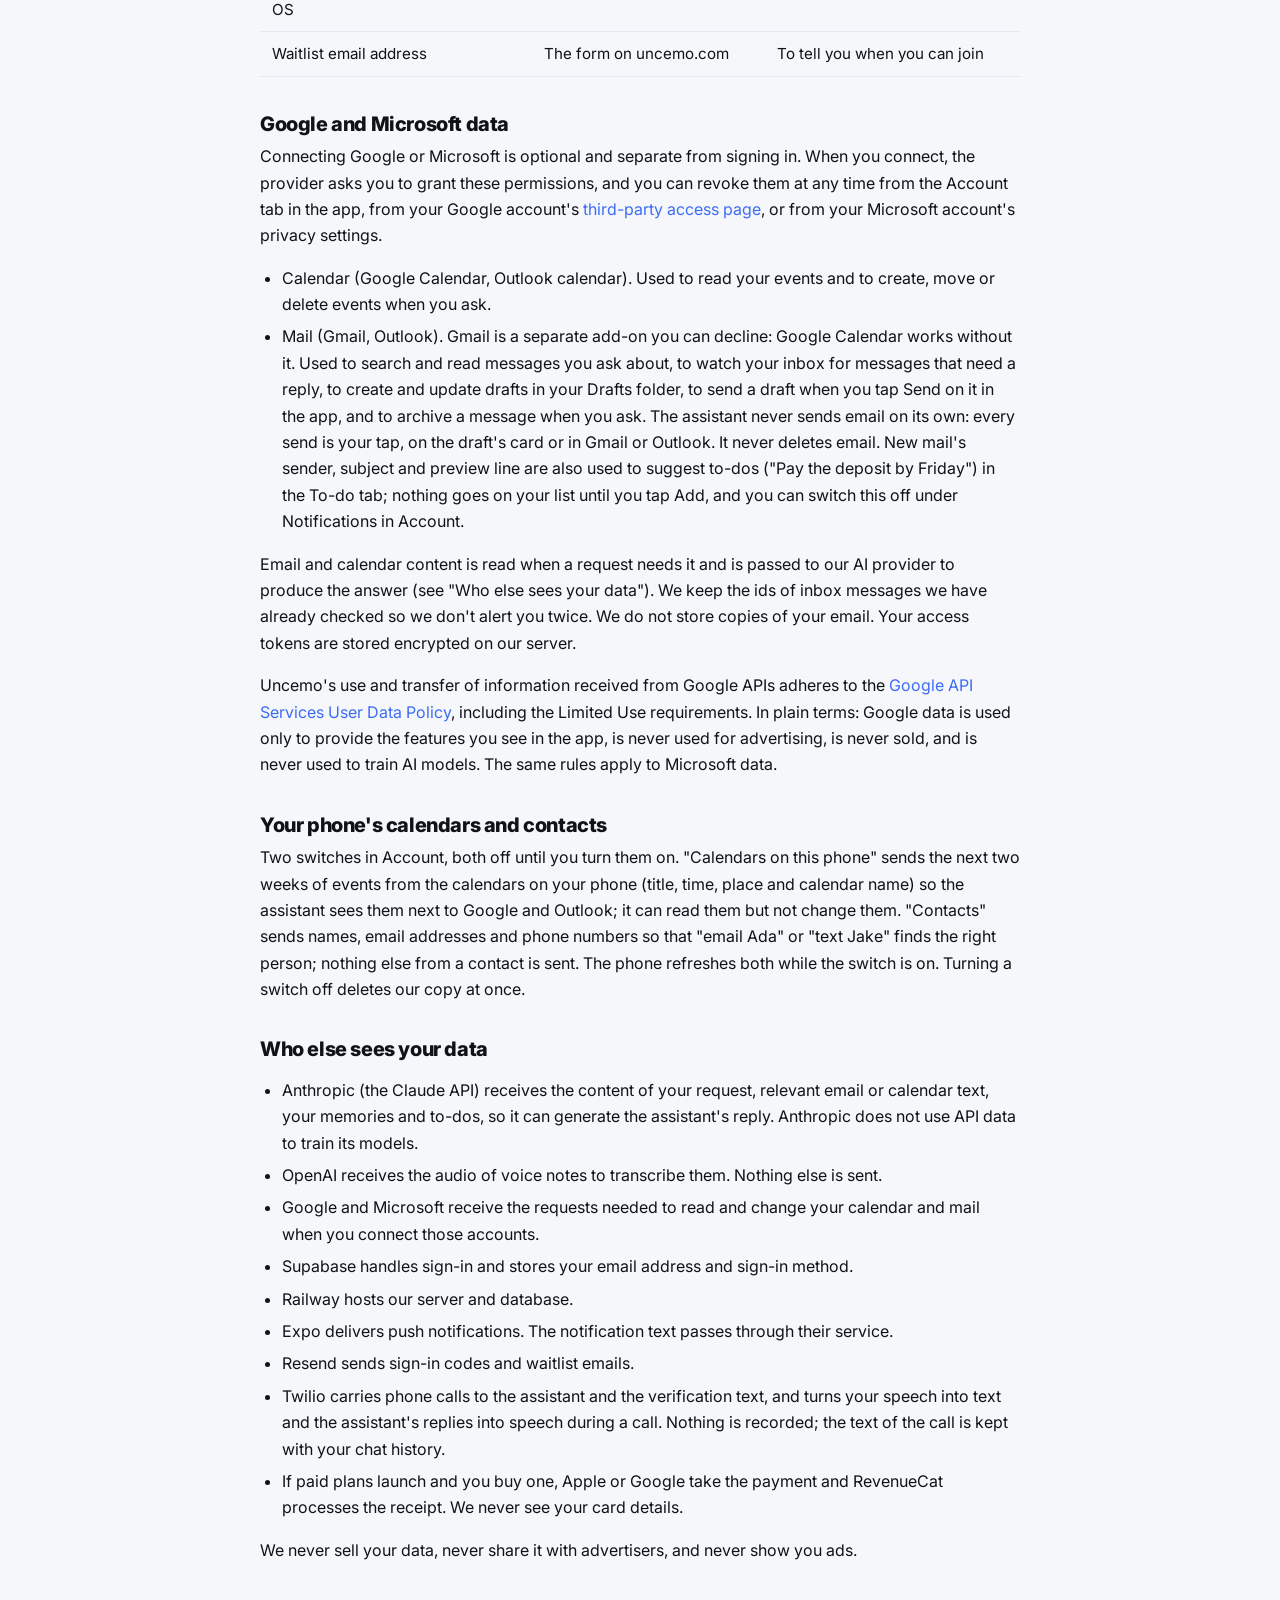
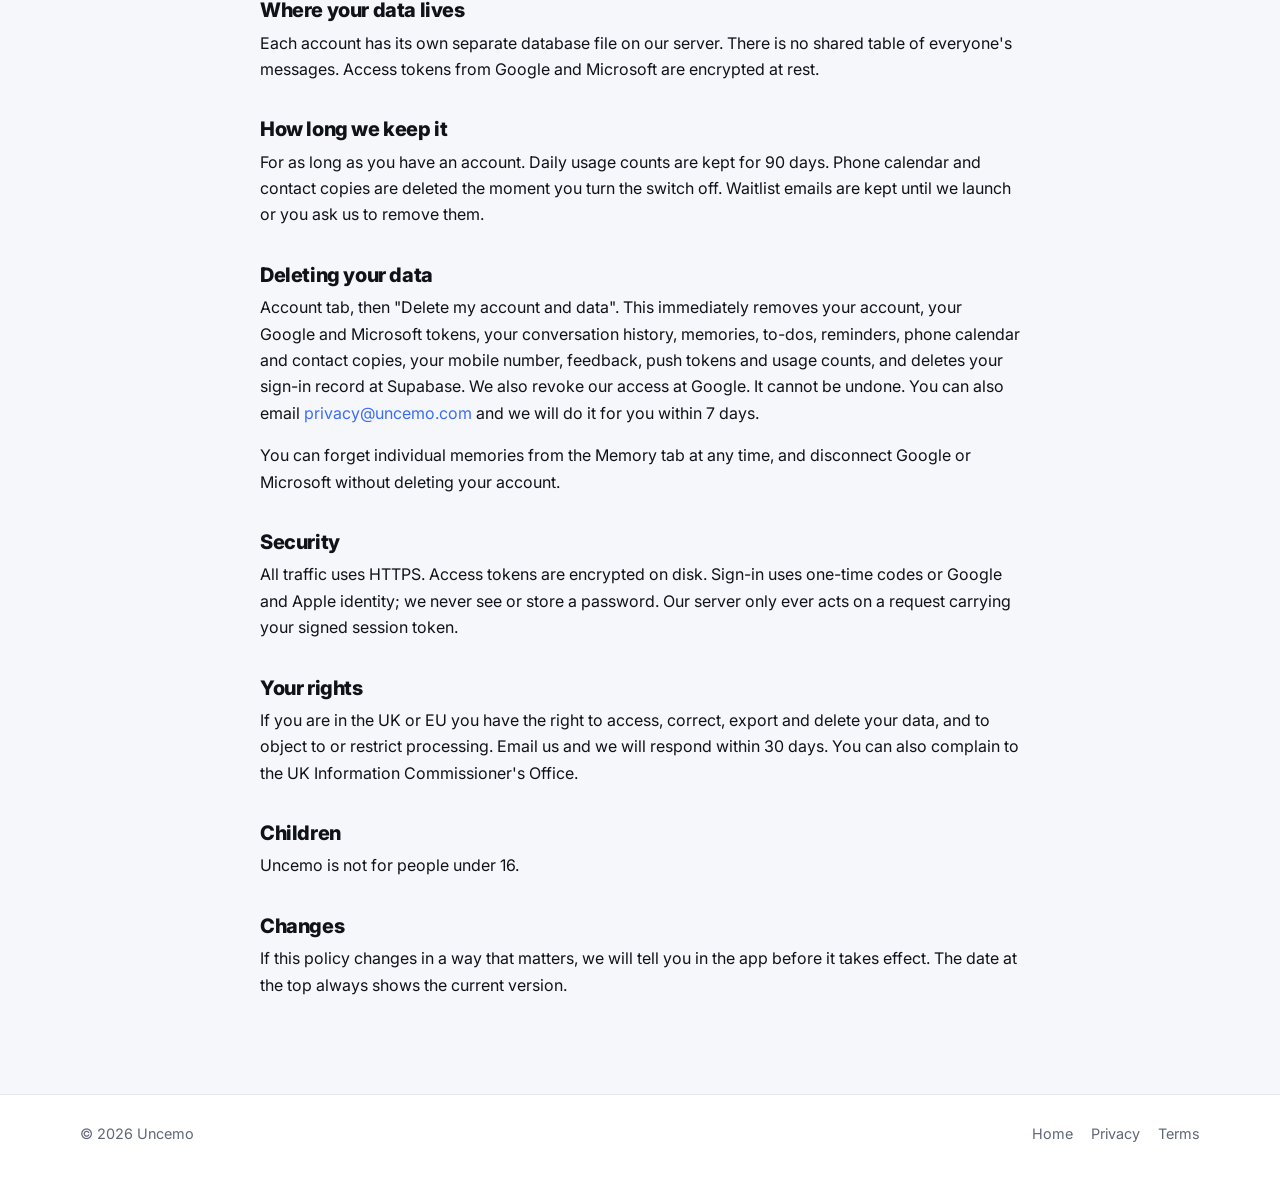
==== commit 7e35e90c: "To-dos suggested from mail: the inbox check spots tasks, the To-do tab offers them with Add and dism" ====
--- a/privacy.html
+++ b/privacy.html
@@ -46,7 +46,7 @@
 
   <main class="doc">
     <h1>Privacy Policy</h1>
-    <p class="meta">Last updated 11 November 2026 · Applies to the <span data-name>Uncemo</span> app and uncemo.com</p>
+    <p class="meta">Last updated 12 November 2026 · Applies to the <span data-name>Uncemo</span> app and uncemo.com</p>
 
     <p><span data-name>Uncemo</span> is a personal assistant that, with your permission, reads your calendar and email so it can act on your behalf. That only works if you can trust what we do with your data. This page says exactly what we collect, what we do with it, and how to make us delete it. It is written to be read, not skimmed.</p>
 
@@ -75,7 +75,7 @@
     <p>Connecting Google or Microsoft is optional and separate from signing in. When you connect, the provider asks you to grant these permissions, and you can revoke them at any time from the Account tab in the app, from your Google account's <a href="https://myaccount.google.com/permissions">third-party access page</a>, or from your Microsoft account's privacy settings.</p>
     <ul>
       <li>Calendar (Google Calendar, Outlook calendar). Used to read your events and to create, move or delete events when you ask.</li>
-      <li>Mail (Gmail, Outlook). Gmail is a separate add-on you can decline: Google Calendar works without it. Used to search and read messages you ask about, to watch your inbox for messages that need a reply, to create and update drafts in your Drafts folder, to send a draft when you tap Send on it in the app, and to archive a message when you ask. The assistant never sends email on its own: every send is your tap, on the draft's card or in Gmail or Outlook. It never deletes email.</li>
+      <li>Mail (Gmail, Outlook). Gmail is a separate add-on you can decline: Google Calendar works without it. Used to search and read messages you ask about, to watch your inbox for messages that need a reply, to create and update drafts in your Drafts folder, to send a draft when you tap Send on it in the app, and to archive a message when you ask. The assistant never sends email on its own: every send is your tap, on the draft's card or in Gmail or Outlook. It never deletes email. New mail's sender, subject and preview line are also used to suggest to-dos ("Pay the deposit by Friday") in the To-do tab; nothing goes on your list until you tap Add, and you can switch this off under Notifications in Account.</li>
     </ul>
     <p>Email and calendar content is read when a request needs it and is passed to our AI provider to produce the answer (see "Who else sees your data"). We keep the ids of inbox messages we have already checked so we don't alert you twice. We do not store copies of your email. Your access tokens are stored encrypted on our server.</p>
     <p><span data-name>Uncemo</span>'s use and transfer of information received from Google APIs adheres to the <a href="https://developers.google.com/terms/api-services-user-data-policy#additional_requirements_for_specific_api_scopes">Google API Services User Data Policy</a>, including the Limited Use requirements. In plain terms: Google data is used only to provide the features you see in the app, is never used for advertising, is never sold, and is never used to train AI models. The same rules apply to Microsoft data.</p>
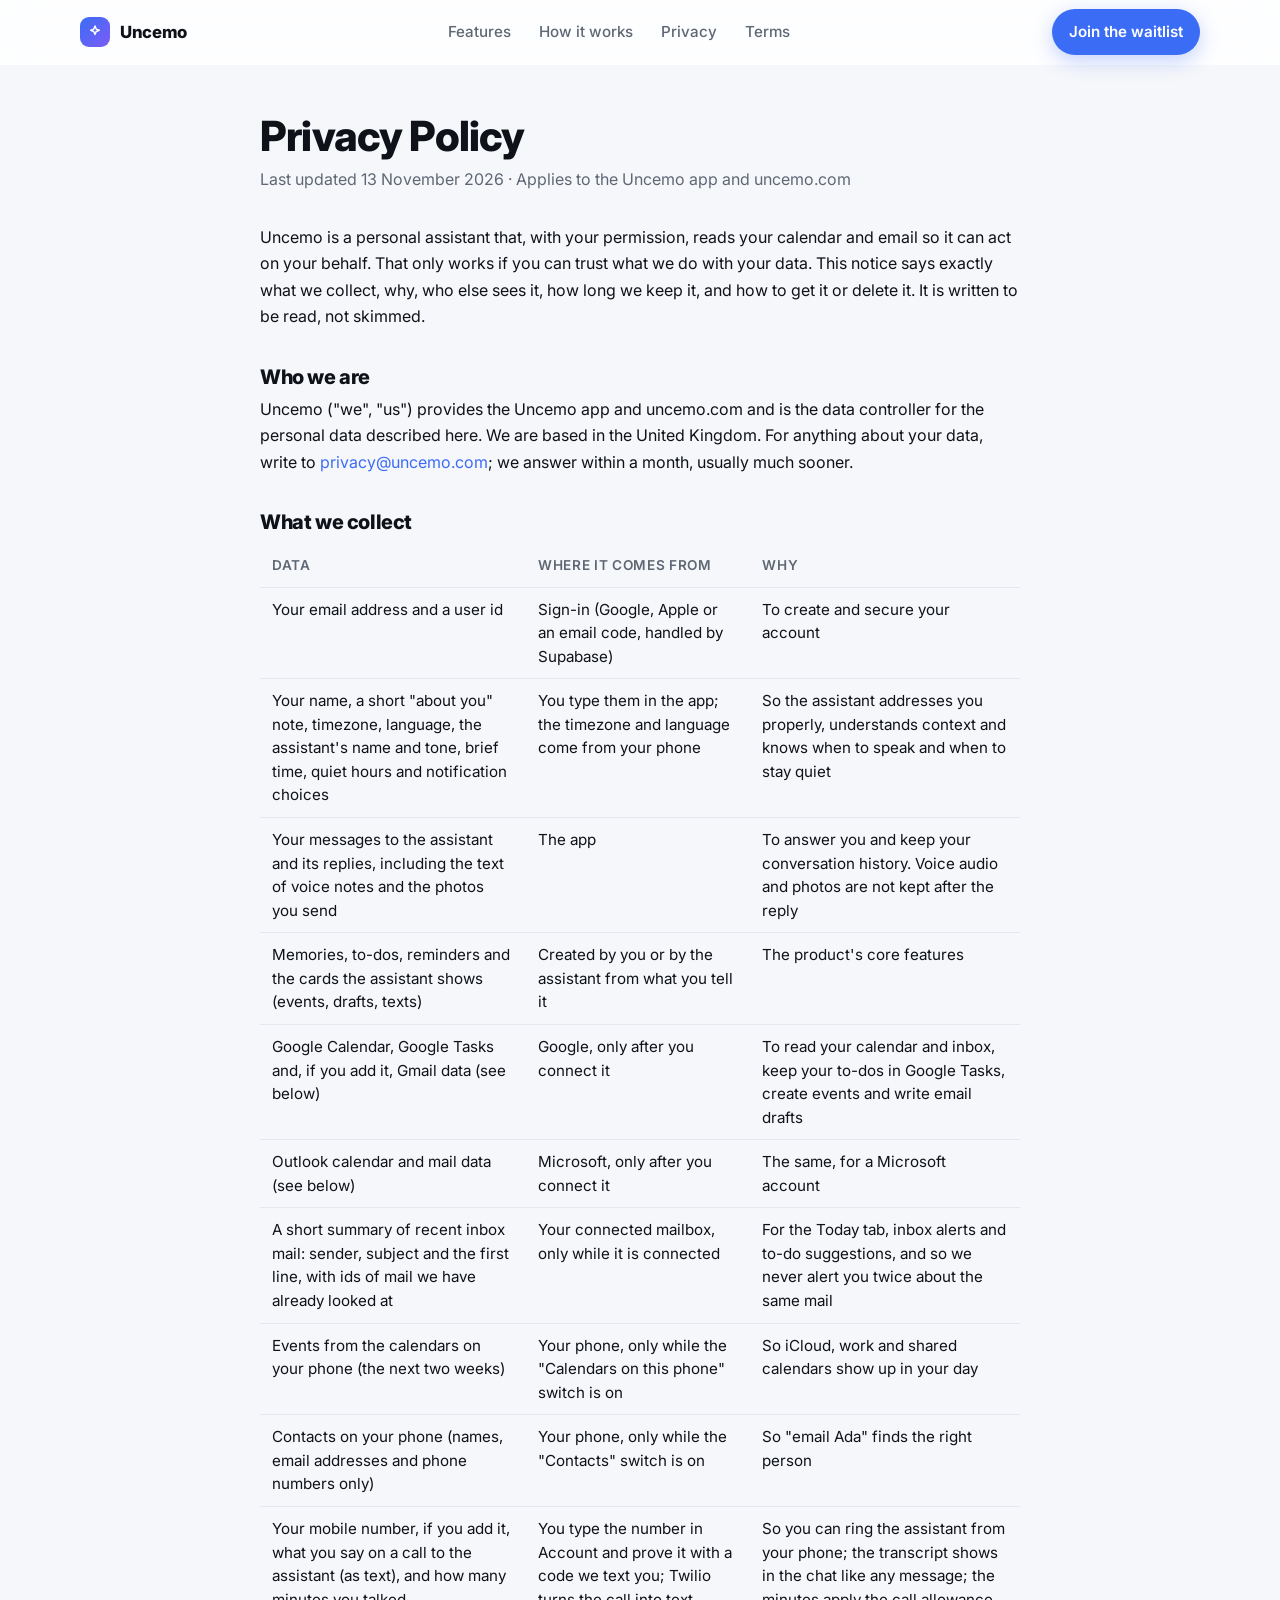
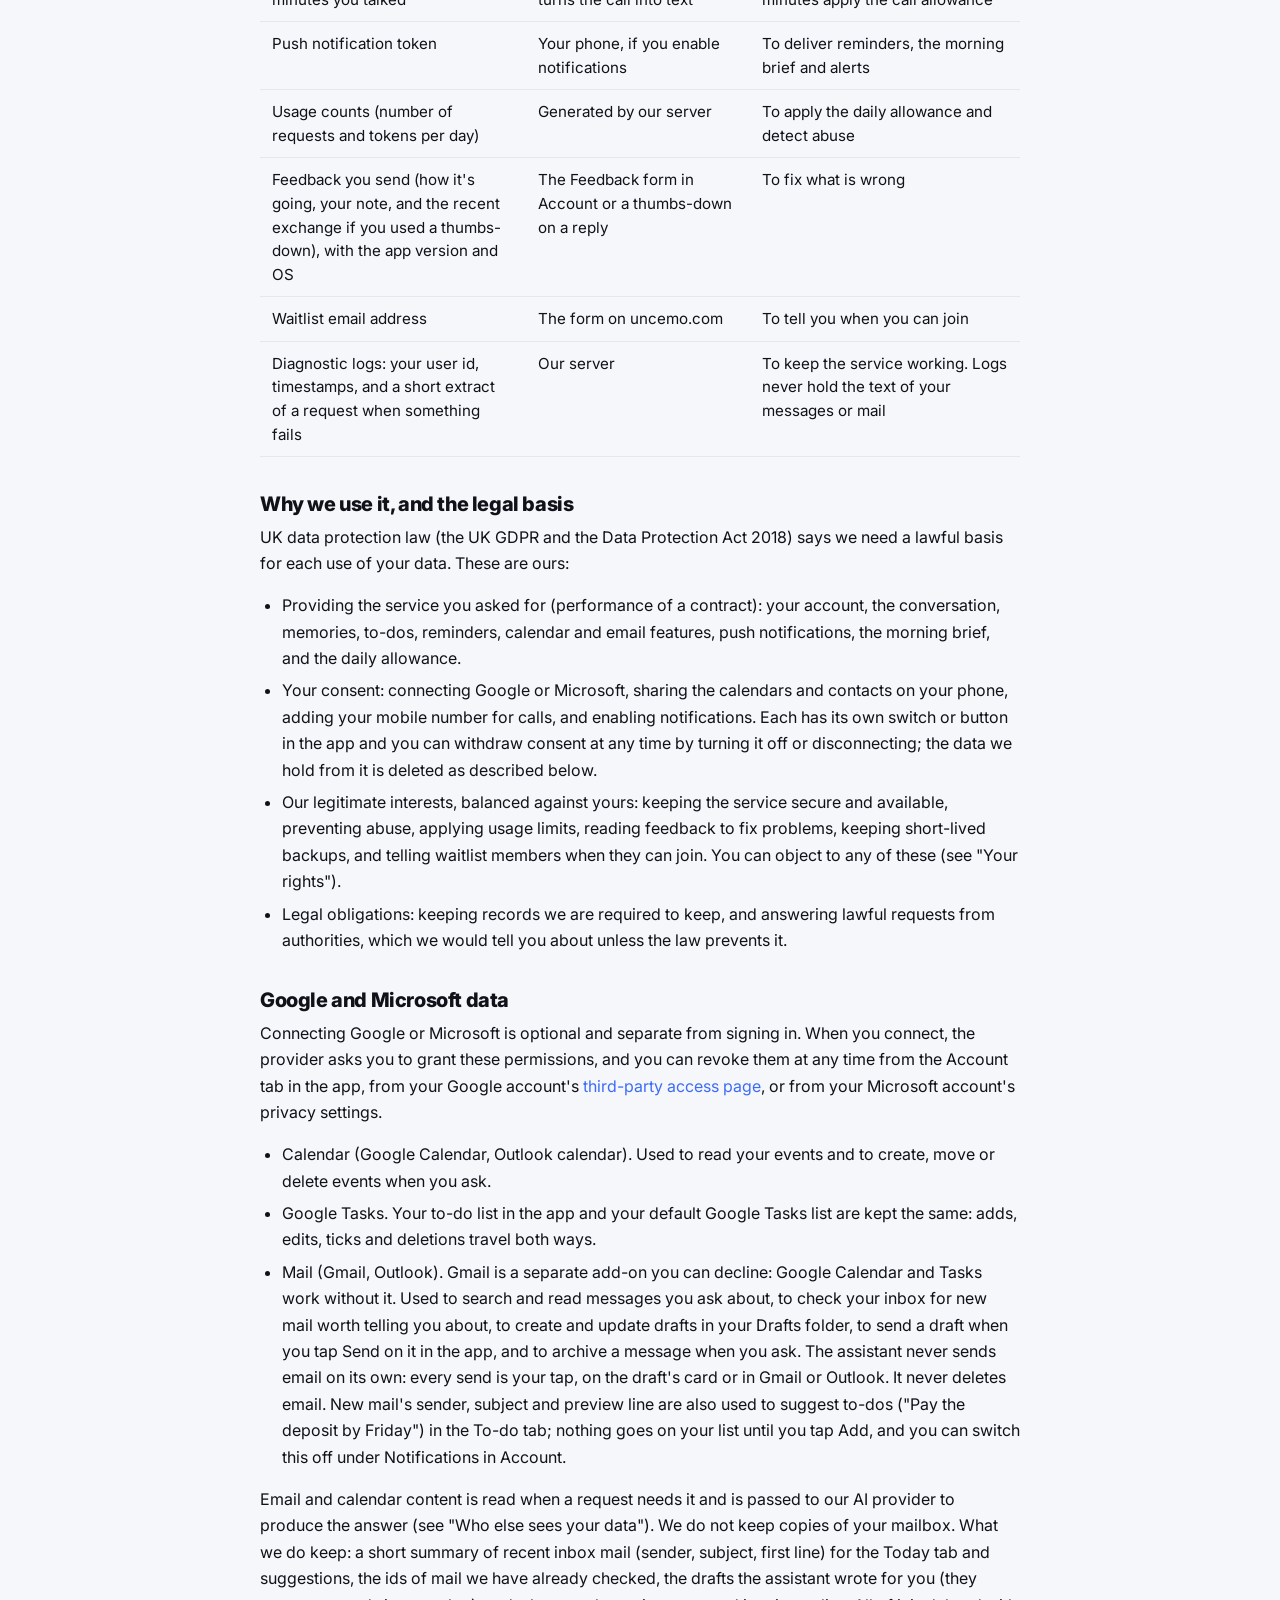
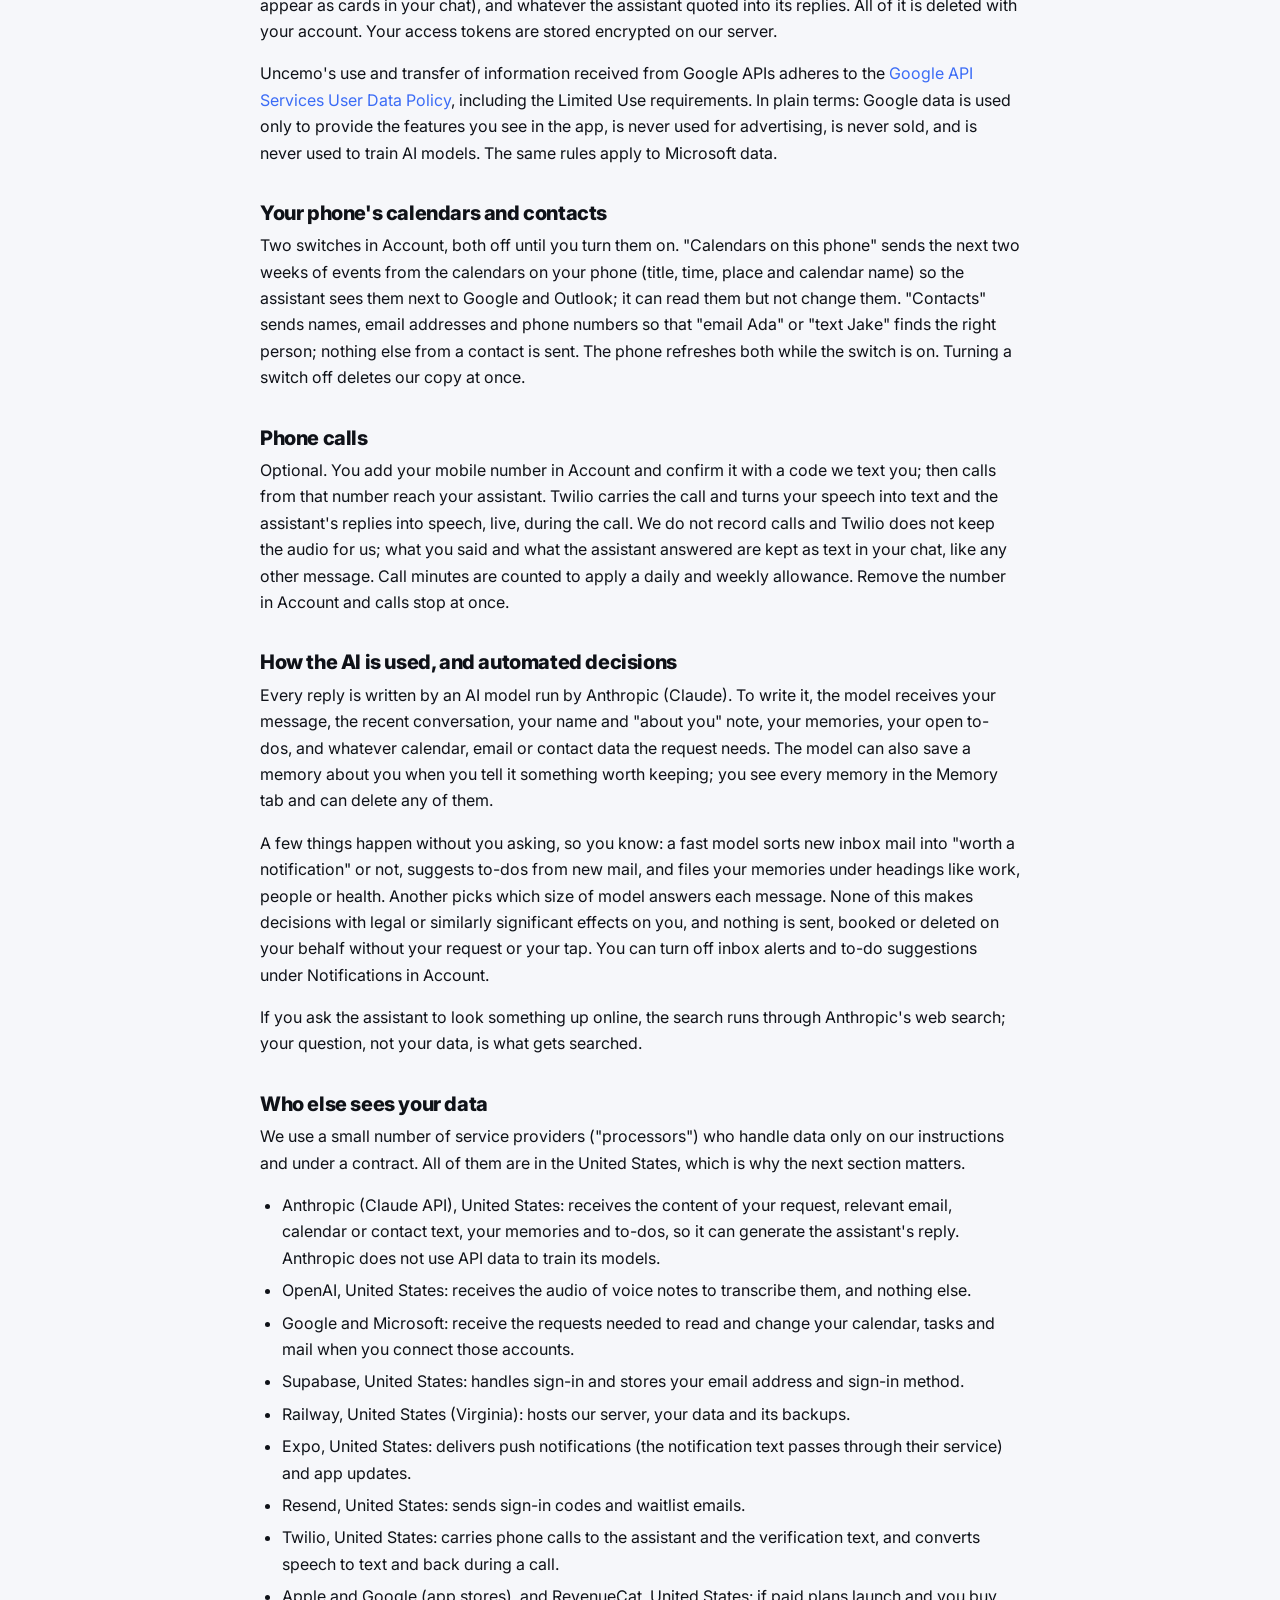
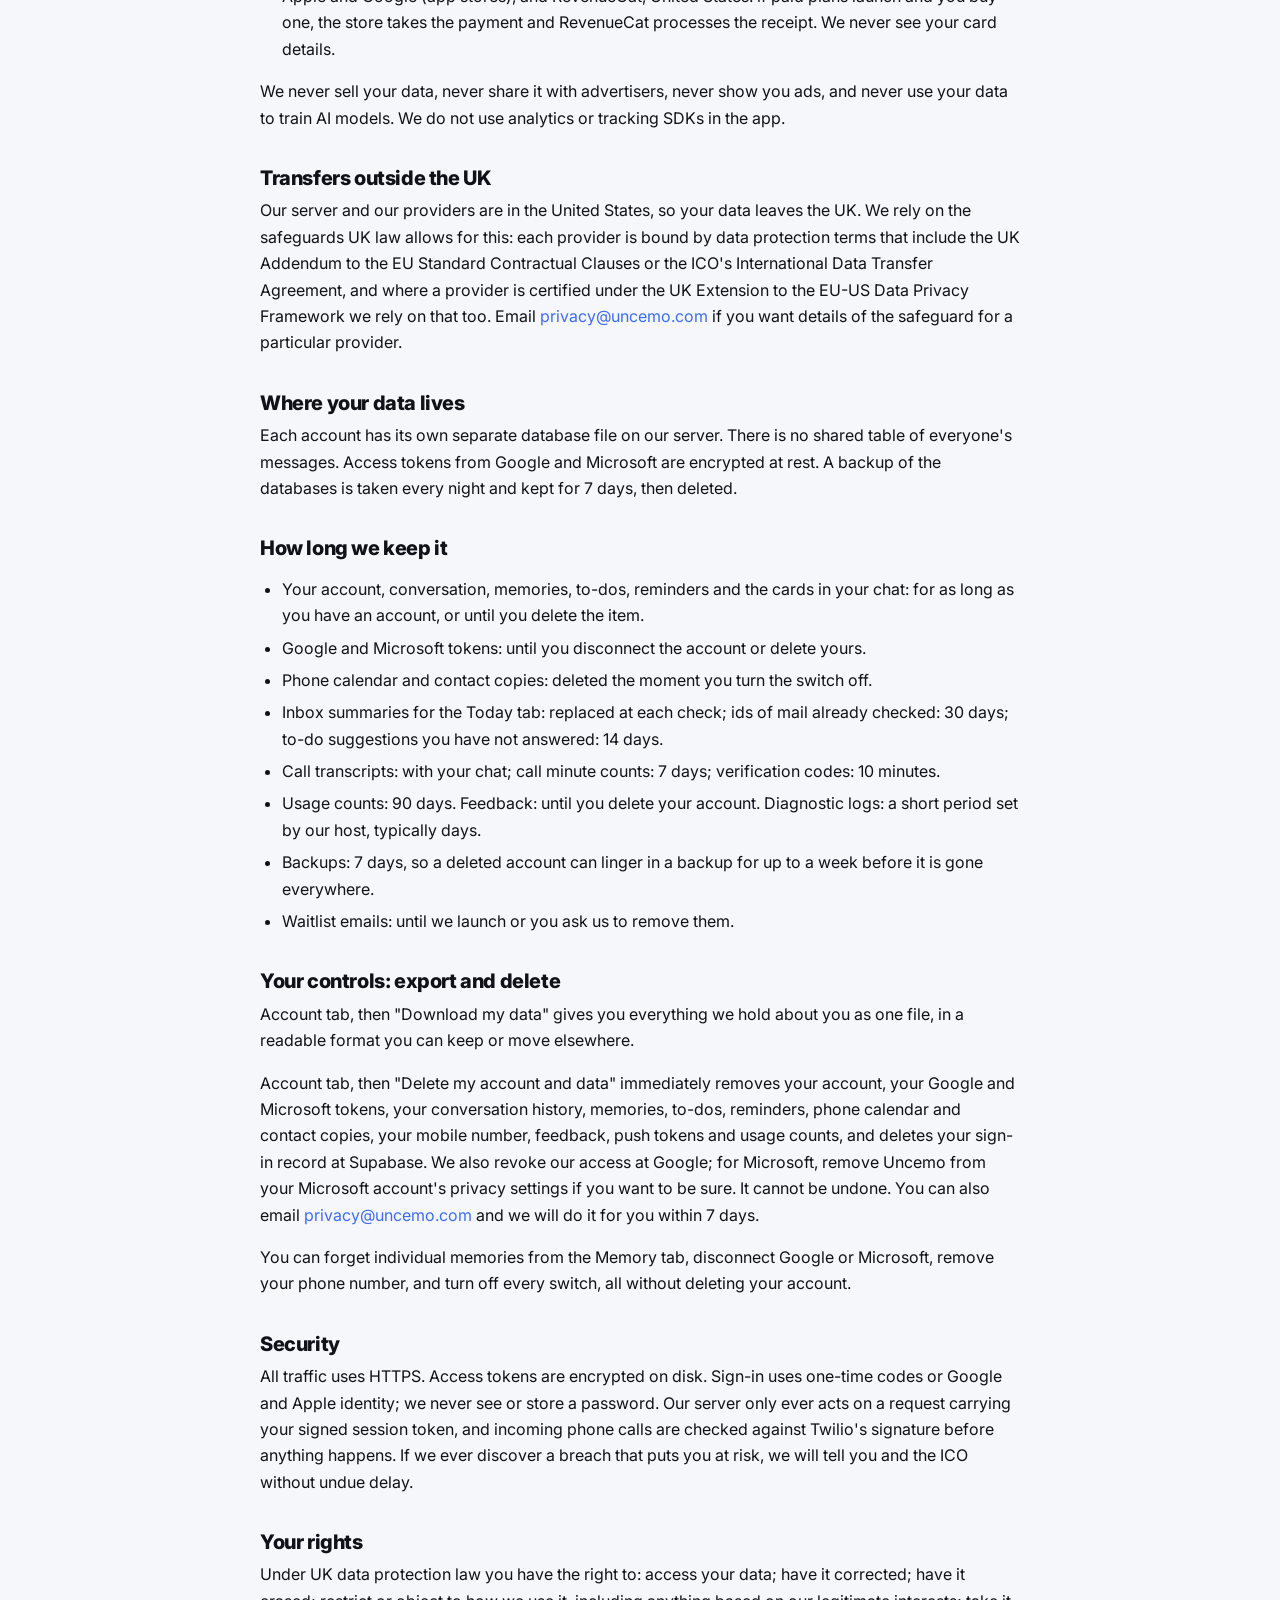
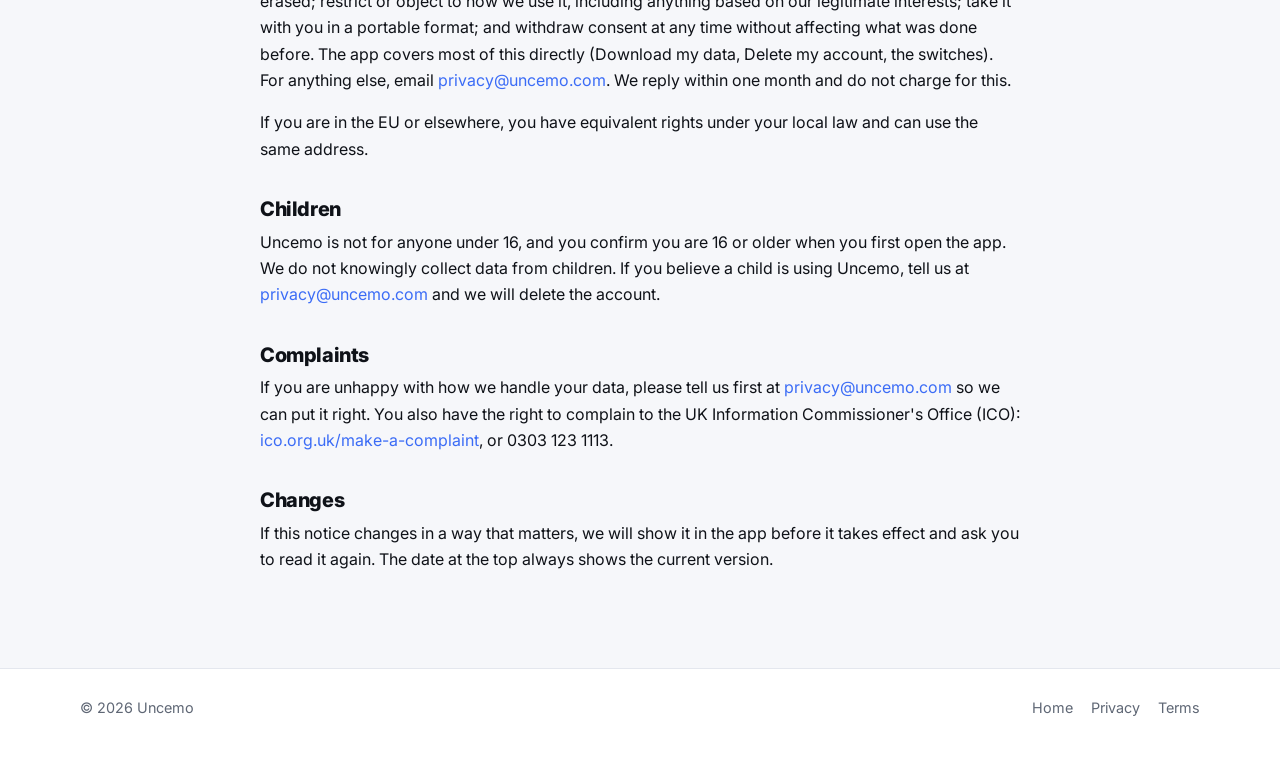
==== commit 3e292b3c: "Privacy and terms rewritten for UK law; data export; feedback deleted with the account; chat formatt" ====
--- a/privacy.html
+++ b/privacy.html
@@ -46,78 +46,116 @@
 
   <main class="doc">
     <h1>Privacy Policy</h1>
-    <p class="meta">Last updated 12 November 2026 · Applies to the <span data-name>Uncemo</span> app and uncemo.com</p>
+    <p class="meta">Last updated 13 November 2026 · Applies to the <span data-name>Uncemo</span> app and uncemo.com</p>
 
-    <p><span data-name>Uncemo</span> is a personal assistant that, with your permission, reads your calendar and email so it can act on your behalf. That only works if you can trust what we do with your data. This page says exactly what we collect, what we do with it, and how to make us delete it. It is written to be read, not skimmed.</p>
+    <p><span data-name>Uncemo</span> is a personal assistant that, with your permission, reads your calendar and email so it can act on your behalf. That only works if you can trust what we do with your data. This notice says exactly what we collect, why, who else sees it, how long we keep it, and how to get it or delete it. It is written to be read, not skimmed.</p>
 
     <h2>Who we are</h2>
-    <p><span data-name>Uncemo</span> ("we", "us") operates this service. You can reach us at <a href="mailto:privacy@uncemo.com">privacy@uncemo.com</a>.</p>
+    <p><span data-name>Uncemo</span> ("we", "us") provides the <span data-name>Uncemo</span> app and uncemo.com and is the data controller for the personal data described here. We are based in the United Kingdom. For anything about your data, write to <a href="mailto:privacy@uncemo.com">privacy@uncemo.com</a>; we answer within a month, usually much sooner.</p>
 
     <h2>What we collect</h2>
     <table>
       <tr><th>Data</th><th>Where it comes from</th><th>Why</th></tr>
       <tr><td>Your email address and a user id</td><td>Sign-in (Google, Apple or an email code, handled by Supabase)</td><td>To create and secure your account</td></tr>
-      <tr><td>Your name, a short "about you" note, timezone, language, the assistant's name and tone, brief time and quiet hours</td><td>You type them in the app</td><td>So the assistant addresses you properly, understands context and knows when to speak and when to stay quiet</td></tr>
-      <tr><td>Your messages to the assistant and its replies, including transcribed voice notes and photos you send</td><td>The app</td><td>To answer you and keep your conversation history</td></tr>
-      <tr><td>Memories, to-dos and reminders</td><td>Created by you or by the assistant from what you tell it</td><td>The product's core features</td></tr>
-      <tr><td>Google Calendar and, if you add it, Gmail data (see below)</td><td>Google, only after you connect it</td><td>To read your calendar and inbox, create events and write email drafts</td></tr>
+      <tr><td>Your name, a short "about you" note, timezone, language, the assistant's name and tone, brief time, quiet hours and notification choices</td><td>You type them in the app; the timezone and language come from your phone</td><td>So the assistant addresses you properly, understands context and knows when to speak and when to stay quiet</td></tr>
+      <tr><td>Your messages to the assistant and its replies, including the text of voice notes and the photos you send</td><td>The app</td><td>To answer you and keep your conversation history. Voice audio and photos are not kept after the reply</td></tr>
+      <tr><td>Memories, to-dos, reminders and the cards the assistant shows (events, drafts, texts)</td><td>Created by you or by the assistant from what you tell it</td><td>The product's core features</td></tr>
+      <tr><td>Google Calendar, Google Tasks and, if you add it, Gmail data (see below)</td><td>Google, only after you connect it</td><td>To read your calendar and inbox, keep your to-dos in Google Tasks, create events and write email drafts</td></tr>
       <tr><td>Outlook calendar and mail data (see below)</td><td>Microsoft, only after you connect it</td><td>The same, for a Microsoft account</td></tr>
+      <tr><td>A short summary of recent inbox mail: sender, subject and the first line, with ids of mail we have already looked at</td><td>Your connected mailbox, only while it is connected</td><td>For the Today tab, inbox alerts and to-do suggestions, and so we never alert you twice about the same mail</td></tr>
       <tr><td>Events from the calendars on your phone (the next two weeks)</td><td>Your phone, only while the "Calendars on this phone" switch is on</td><td>So iCloud, work and shared calendars show up in your day</td></tr>
       <tr><td>Contacts on your phone (names, email addresses and phone numbers only)</td><td>Your phone, only while the "Contacts" switch is on</td><td>So "email Ada" finds the right person</td></tr>
-      <tr><td>Your mobile number, if you add it, and what you say on a call to the assistant (as text)</td><td>You type the number in Account and prove it with a code we text you; Twilio transcribes the call</td><td>So you can ring the assistant from your phone; the transcript shows in the chat like any message</td></tr>
+      <tr><td>Your mobile number, if you add it, what you say on a call to the assistant (as text), and how many minutes you talked</td><td>You type the number in Account and prove it with a code we text you; Twilio turns the call into text</td><td>So you can ring the assistant from your phone; the transcript shows in the chat like any message; the minutes apply the call allowance</td></tr>
       <tr><td>Push notification token</td><td>Your phone, if you enable notifications</td><td>To deliver reminders, the morning brief and alerts</td></tr>
       <tr><td>Usage counts (number of requests and tokens per day)</td><td>Generated by our server</td><td>To apply the daily allowance and detect abuse</td></tr>
-      <tr><td>Feedback you send (how it's going, your note, and the reply you flagged if you used a thumbs-down), with the app version and OS</td><td>The Feedback form in Account or a thumbs-down on a reply</td><td>To fix what is wrong</td></tr>
+      <tr><td>Feedback you send (how it's going, your note, and the recent exchange if you used a thumbs-down), with the app version and OS</td><td>The Feedback form in Account or a thumbs-down on a reply</td><td>To fix what is wrong</td></tr>
       <tr><td>Waitlist email address</td><td>The form on uncemo.com</td><td>To tell you when you can join</td></tr>
+      <tr><td>Diagnostic logs: your user id, timestamps, and a short extract of a request when something fails</td><td>Our server</td><td>To keep the service working. Logs never hold the text of your messages or mail</td></tr>
     </table>
+
+    <h2>Why we use it, and the legal basis</h2>
+    <p>UK data protection law (the UK GDPR and the Data Protection Act 2018) says we need a lawful basis for each use of your data. These are ours:</p>
+    <ul>
+      <li>Providing the service you asked for (performance of a contract): your account, the conversation, memories, to-dos, reminders, calendar and email features, push notifications, the morning brief, and the daily allowance.</li>
+      <li>Your consent: connecting Google or Microsoft, sharing the calendars and contacts on your phone, adding your mobile number for calls, and enabling notifications. Each has its own switch or button in the app and you can withdraw consent at any time by turning it off or disconnecting; the data we hold from it is deleted as described below.</li>
+      <li>Our legitimate interests, balanced against yours: keeping the service secure and available, preventing abuse, applying usage limits, reading feedback to fix problems, keeping short-lived backups, and telling waitlist members when they can join. You can object to any of these (see "Your rights").</li>
+      <li>Legal obligations: keeping records we are required to keep, and answering lawful requests from authorities, which we would tell you about unless the law prevents it.</li>
+    </ul>
 
     <h2>Google and Microsoft data</h2>
     <p>Connecting Google or Microsoft is optional and separate from signing in. When you connect, the provider asks you to grant these permissions, and you can revoke them at any time from the Account tab in the app, from your Google account's <a href="https://myaccount.google.com/permissions">third-party access page</a>, or from your Microsoft account's privacy settings.</p>
     <ul>
       <li>Calendar (Google Calendar, Outlook calendar). Used to read your events and to create, move or delete events when you ask.</li>
-      <li>Mail (Gmail, Outlook). Gmail is a separate add-on you can decline: Google Calendar works without it. Used to search and read messages you ask about, to watch your inbox for messages that need a reply, to create and update drafts in your Drafts folder, to send a draft when you tap Send on it in the app, and to archive a message when you ask. The assistant never sends email on its own: every send is your tap, on the draft's card or in Gmail or Outlook. It never deletes email. New mail's sender, subject and preview line are also used to suggest to-dos ("Pay the deposit by Friday") in the To-do tab; nothing goes on your list until you tap Add, and you can switch this off under Notifications in Account.</li>
+      <li>Google Tasks. Your to-do list in the app and your default Google Tasks list are kept the same: adds, edits, ticks and deletions travel both ways.</li>
+      <li>Mail (Gmail, Outlook). Gmail is a separate add-on you can decline: Google Calendar and Tasks work without it. Used to search and read messages you ask about, to check your inbox for new mail worth telling you about, to create and update drafts in your Drafts folder, to send a draft when you tap Send on it in the app, and to archive a message when you ask. The assistant never sends email on its own: every send is your tap, on the draft's card or in Gmail or Outlook. It never deletes email. New mail's sender, subject and preview line are also used to suggest to-dos ("Pay the deposit by Friday") in the To-do tab; nothing goes on your list until you tap Add, and you can switch this off under Notifications in Account.</li>
     </ul>
-    <p>Email and calendar content is read when a request needs it and is passed to our AI provider to produce the answer (see "Who else sees your data"). We keep the ids of inbox messages we have already checked so we don't alert you twice. We do not store copies of your email. Your access tokens are stored encrypted on our server.</p>
+    <p>Email and calendar content is read when a request needs it and is passed to our AI provider to produce the answer (see "Who else sees your data"). We do not keep copies of your mailbox. What we do keep: a short summary of recent inbox mail (sender, subject, first line) for the Today tab and suggestions, the ids of mail we have already checked, the drafts the assistant wrote for you (they appear as cards in your chat), and whatever the assistant quoted into its replies. All of it is deleted with your account. Your access tokens are stored encrypted on our server.</p>
     <p><span data-name>Uncemo</span>'s use and transfer of information received from Google APIs adheres to the <a href="https://developers.google.com/terms/api-services-user-data-policy#additional_requirements_for_specific_api_scopes">Google API Services User Data Policy</a>, including the Limited Use requirements. In plain terms: Google data is used only to provide the features you see in the app, is never used for advertising, is never sold, and is never used to train AI models. The same rules apply to Microsoft data.</p>
 
     <h2>Your phone's calendars and contacts</h2>
     <p>Two switches in Account, both off until you turn them on. "Calendars on this phone" sends the next two weeks of events from the calendars on your phone (title, time, place and calendar name) so the assistant sees them next to Google and Outlook; it can read them but not change them. "Contacts" sends names, email addresses and phone numbers so that "email Ada" or "text Jake" finds the right person; nothing else from a contact is sent. The phone refreshes both while the switch is on. Turning a switch off deletes our copy at once.</p>
 
+    <h2>Phone calls</h2>
+    <p>Optional. You add your mobile number in Account and confirm it with a code we text you; then calls from that number reach your assistant. Twilio carries the call and turns your speech into text and the assistant's replies into speech, live, during the call. We do not record calls and Twilio does not keep the audio for us; what you said and what the assistant answered are kept as text in your chat, like any other message. Call minutes are counted to apply a daily and weekly allowance. Remove the number in Account and calls stop at once.</p>
+
+    <h2>How the AI is used, and automated decisions</h2>
+    <p>Every reply is written by an AI model run by Anthropic (Claude). To write it, the model receives your message, the recent conversation, your name and "about you" note, your memories, your open to-dos, and whatever calendar, email or contact data the request needs. The model can also save a memory about you when you tell it something worth keeping; you see every memory in the Memory tab and can delete any of them.</p>
+    <p>A few things happen without you asking, so you know: a fast model sorts new inbox mail into "worth a notification" or not, suggests to-dos from new mail, and files your memories under headings like work, people or health. Another picks which size of model answers each message. None of this makes decisions with legal or similarly significant effects on you, and nothing is sent, booked or deleted on your behalf without your request or your tap. You can turn off inbox alerts and to-do suggestions under Notifications in Account.</p>
+    <p>If you ask the assistant to look something up online, the search runs through Anthropic's web search; your question, not your data, is what gets searched.</p>
+
     <h2>Who else sees your data</h2>
+    <p>We use a small number of service providers ("processors") who handle data only on our instructions and under a contract. All of them are in the United States, which is why the next section matters.</p>
     <ul>
-      <li>Anthropic (the Claude API) receives the content of your request, relevant email or calendar text, your memories and to-dos, so it can generate the assistant's reply. Anthropic does not use API data to train its models.</li>
-      <li>OpenAI receives the audio of voice notes to transcribe them. Nothing else is sent.</li>
-      <li>Google and Microsoft receive the requests needed to read and change your calendar and mail when you connect those accounts.</li>
-      <li>Supabase handles sign-in and stores your email address and sign-in method.</li>
-      <li>Railway hosts our server and database.</li>
-      <li>Expo delivers push notifications. The notification text passes through their service.</li>
-      <li>Resend sends sign-in codes and waitlist emails.</li>
-      <li>Twilio carries phone calls to the assistant and the verification text, and turns your speech into text and the assistant's replies into speech during a call. Nothing is recorded; the text of the call is kept with your chat history.</li>
-      <li>If paid plans launch and you buy one, Apple or Google take the payment and RevenueCat processes the receipt. We never see your card details.</li>
+      <li>Anthropic (Claude API), United States: receives the content of your request, relevant email, calendar or contact text, your memories and to-dos, so it can generate the assistant's reply. Anthropic does not use API data to train its models.</li>
+      <li>OpenAI, United States: receives the audio of voice notes to transcribe them, and nothing else.</li>
+      <li>Google and Microsoft: receive the requests needed to read and change your calendar, tasks and mail when you connect those accounts.</li>
+      <li>Supabase, United States: handles sign-in and stores your email address and sign-in method.</li>
+      <li>Railway, United States (Virginia): hosts our server, your data and its backups.</li>
+      <li>Expo, United States: delivers push notifications (the notification text passes through their service) and app updates.</li>
+      <li>Resend, United States: sends sign-in codes and waitlist emails.</li>
+      <li>Twilio, United States: carries phone calls to the assistant and the verification text, and converts speech to text and back during a call.</li>
+      <li>Apple and Google (app stores), and RevenueCat, United States: if paid plans launch and you buy one, the store takes the payment and RevenueCat processes the receipt. We never see your card details.</li>
     </ul>
-    <p>We never sell your data, never share it with advertisers, and never show you ads.</p>
+    <p>We never sell your data, never share it with advertisers, never show you ads, and never use your data to train AI models. We do not use analytics or tracking SDKs in the app.</p>
+
+    <h2>Transfers outside the UK</h2>
+    <p>Our server and our providers are in the United States, so your data leaves the UK. We rely on the safeguards UK law allows for this: each provider is bound by data protection terms that include the UK Addendum to the EU Standard Contractual Clauses or the ICO's International Data Transfer Agreement, and where a provider is certified under the UK Extension to the EU-US Data Privacy Framework we rely on that too. Email <a href="mailto:privacy@uncemo.com">privacy@uncemo.com</a> if you want details of the safeguard for a particular provider.</p>
 
     <h2>Where your data lives</h2>
-    <p>Each account has its own separate database file on our server. There is no shared table of everyone's messages. Access tokens from Google and Microsoft are encrypted at rest.</p>
+    <p>Each account has its own separate database file on our server. There is no shared table of everyone's messages. Access tokens from Google and Microsoft are encrypted at rest. A backup of the databases is taken every night and kept for 7 days, then deleted.</p>
 
     <h2>How long we keep it</h2>
-    <p>For as long as you have an account. Daily usage counts are kept for 90 days. Phone calendar and contact copies are deleted the moment you turn the switch off. Waitlist emails are kept until we launch or you ask us to remove them.</p>
+    <ul>
+      <li>Your account, conversation, memories, to-dos, reminders and the cards in your chat: for as long as you have an account, or until you delete the item.</li>
+      <li>Google and Microsoft tokens: until you disconnect the account or delete yours.</li>
+      <li>Phone calendar and contact copies: deleted the moment you turn the switch off.</li>
+      <li>Inbox summaries for the Today tab: replaced at each check; ids of mail already checked: 30 days; to-do suggestions you have not answered: 14 days.</li>
+      <li>Call transcripts: with your chat; call minute counts: 7 days; verification codes: 10 minutes.</li>
+      <li>Usage counts: 90 days. Feedback: until you delete your account. Diagnostic logs: a short period set by our host, typically days.</li>
+      <li>Backups: 7 days, so a deleted account can linger in a backup for up to a week before it is gone everywhere.</li>
+      <li>Waitlist emails: until we launch or you ask us to remove them.</li>
+    </ul>
 
-    <h2>Deleting your data</h2>
-    <p>Account tab, then "Delete my account and data". This immediately removes your account, your Google and Microsoft tokens, your conversation history, memories, to-dos, reminders, phone calendar and contact copies, your mobile number, feedback, push tokens and usage counts, and deletes your sign-in record at Supabase. We also revoke our access at Google. It cannot be undone. You can also email <a href="mailto:privacy@uncemo.com">privacy@uncemo.com</a> and we will do it for you within 7 days.</p>
-    <p>You can forget individual memories from the Memory tab at any time, and disconnect Google or Microsoft without deleting your account.</p>
+    <h2>Your controls: export and delete</h2>
+    <p>Account tab, then "Download my data" gives you everything we hold about you as one file, in a readable format you can keep or move elsewhere.</p>
+    <p>Account tab, then "Delete my account and data" immediately removes your account, your Google and Microsoft tokens, your conversation history, memories, to-dos, reminders, phone calendar and contact copies, your mobile number, feedback, push tokens and usage counts, and deletes your sign-in record at Supabase. We also revoke our access at Google; for Microsoft, remove <span data-name>Uncemo</span> from your Microsoft account's privacy settings if you want to be sure. It cannot be undone. You can also email <a href="mailto:privacy@uncemo.com">privacy@uncemo.com</a> and we will do it for you within 7 days.</p>
+    <p>You can forget individual memories from the Memory tab, disconnect Google or Microsoft, remove your phone number, and turn off every switch, all without deleting your account.</p>
 
     <h2>Security</h2>
-    <p>All traffic uses HTTPS. Access tokens are encrypted on disk. Sign-in uses one-time codes or Google and Apple identity; we never see or store a password. Our server only ever acts on a request carrying your signed session token.</p>
+    <p>All traffic uses HTTPS. Access tokens are encrypted on disk. Sign-in uses one-time codes or Google and Apple identity; we never see or store a password. Our server only ever acts on a request carrying your signed session token, and incoming phone calls are checked against Twilio's signature before anything happens. If we ever discover a breach that puts you at risk, we will tell you and the ICO without undue delay.</p>
 
     <h2>Your rights</h2>
-    <p>If you are in the UK or EU you have the right to access, correct, export and delete your data, and to object to or restrict processing. Email us and we will respond within 30 days. You can also complain to the UK Information Commissioner's Office.</p>
+    <p>Under UK data protection law you have the right to: access your data; have it corrected; have it erased; restrict or object to how we use it, including anything based on our legitimate interests; take it with you in a portable format; and withdraw consent at any time without affecting what was done before. The app covers most of this directly (Download my data, Delete my account, the switches). For anything else, email <a href="mailto:privacy@uncemo.com">privacy@uncemo.com</a>. We reply within one month and do not charge for this.</p>
+    <p>If you are in the EU or elsewhere, you have equivalent rights under your local law and can use the same address.</p>
 
     <h2>Children</h2>
-    <p><span data-name>Uncemo</span> is not for people under 16.</p>
+    <p><span data-name>Uncemo</span> is not for anyone under 16, and you confirm you are 16 or older when you first open the app. We do not knowingly collect data from children. If you believe a child is using <span data-name>Uncemo</span>, tell us at <a href="mailto:privacy@uncemo.com">privacy@uncemo.com</a> and we will delete the account.</p>
+
+    <h2>Complaints</h2>
+    <p>If you are unhappy with how we handle your data, please tell us first at <a href="mailto:privacy@uncemo.com">privacy@uncemo.com</a> so we can put it right. You also have the right to complain to the UK Information Commissioner's Office (ICO): <a href="https://ico.org.uk/make-a-complaint/">ico.org.uk/make-a-complaint</a>, or 0303 123 1113.</p>
 
     <h2>Changes</h2>
-    <p>If this policy changes in a way that matters, we will tell you in the app before it takes effect. The date at the top always shows the current version.</p>
+    <p>If this notice changes in a way that matters, we will show it in the app before it takes effect and ask you to read it again. The date at the top always shows the current version.</p>
   </main>
 
   <footer class="footer">
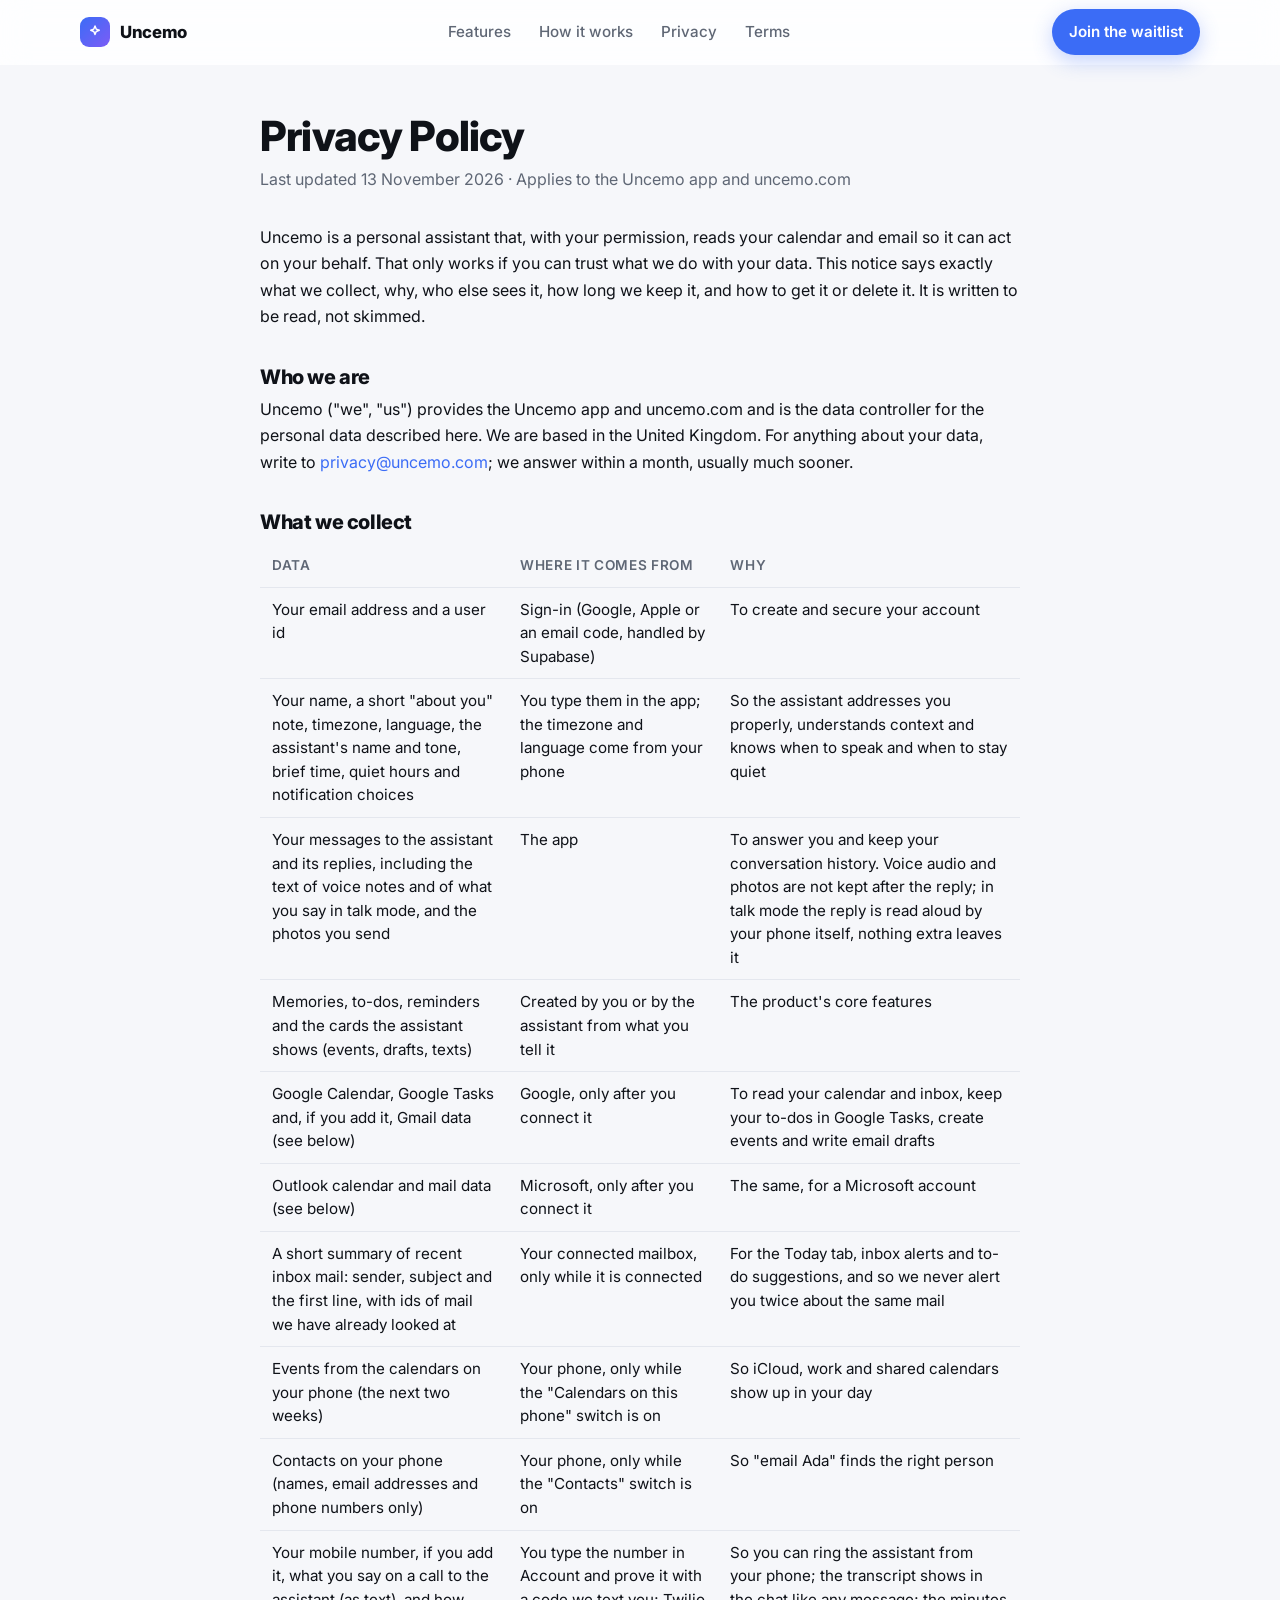
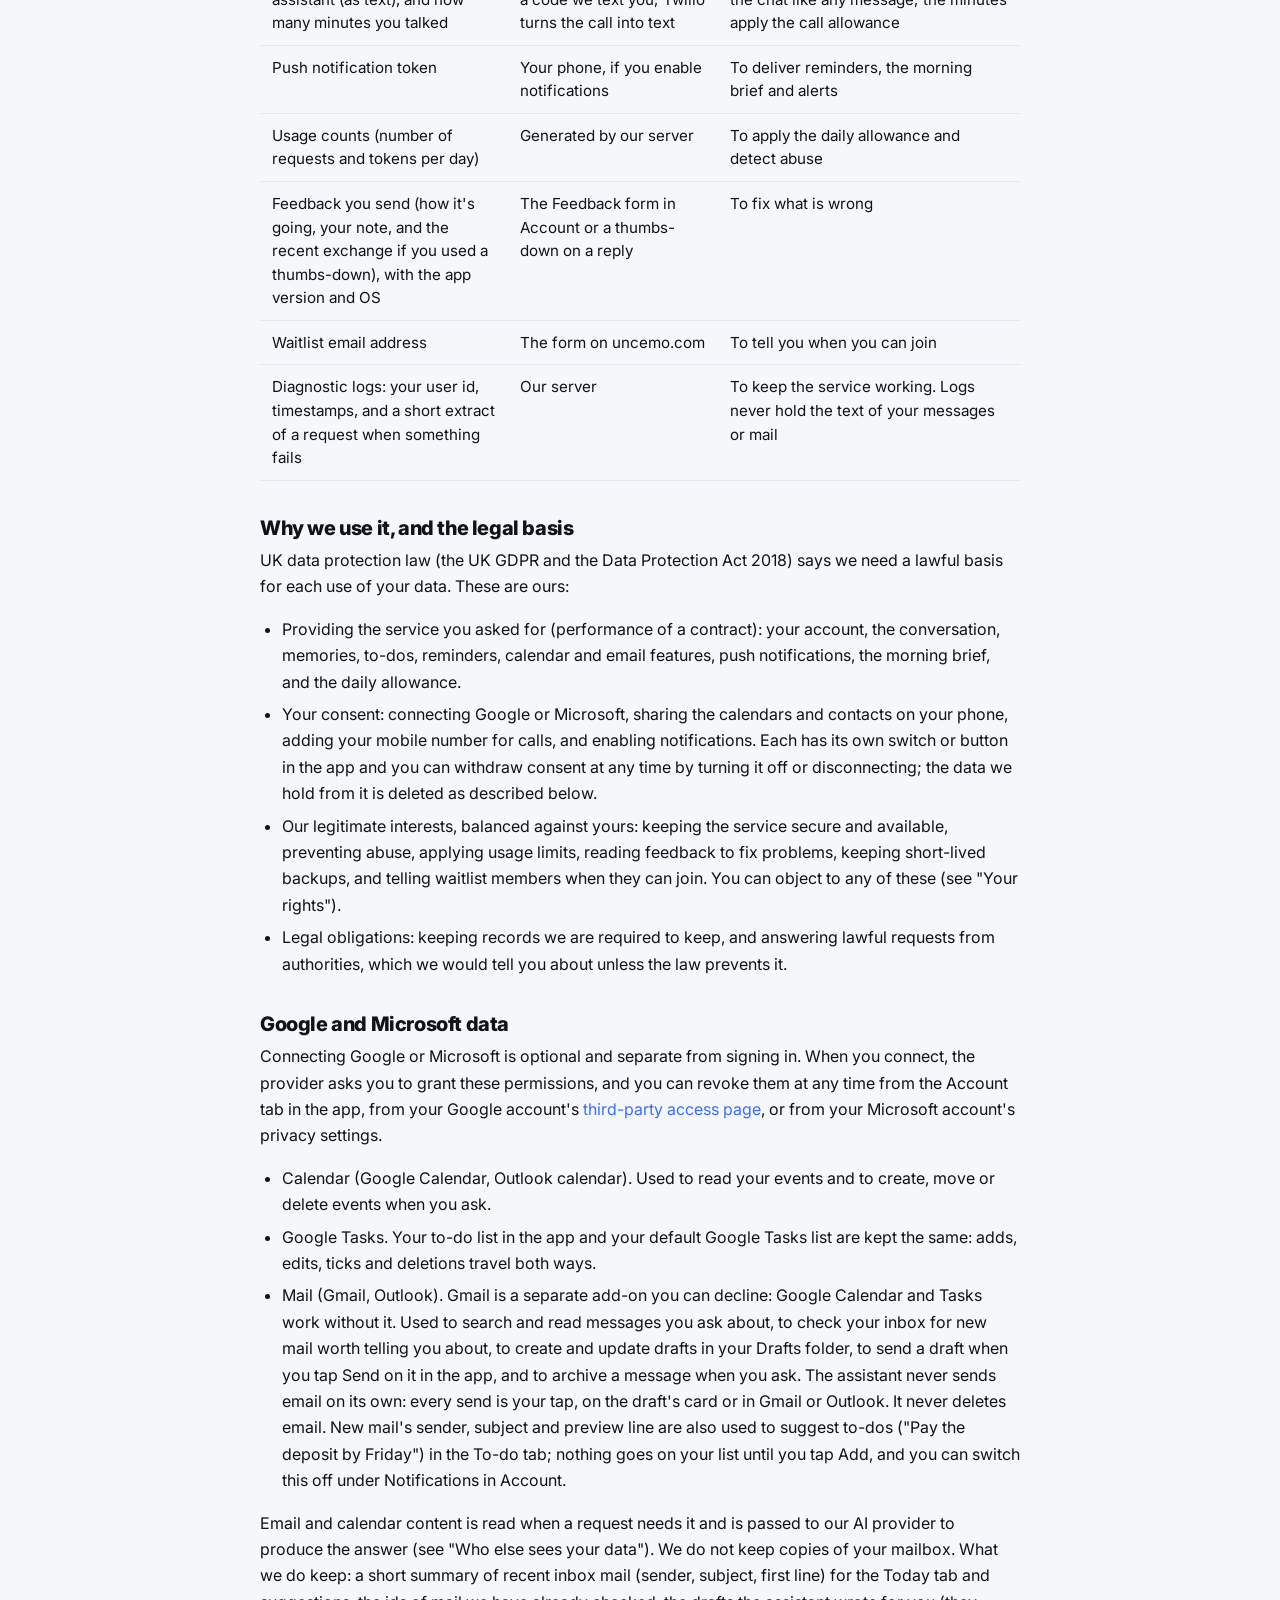
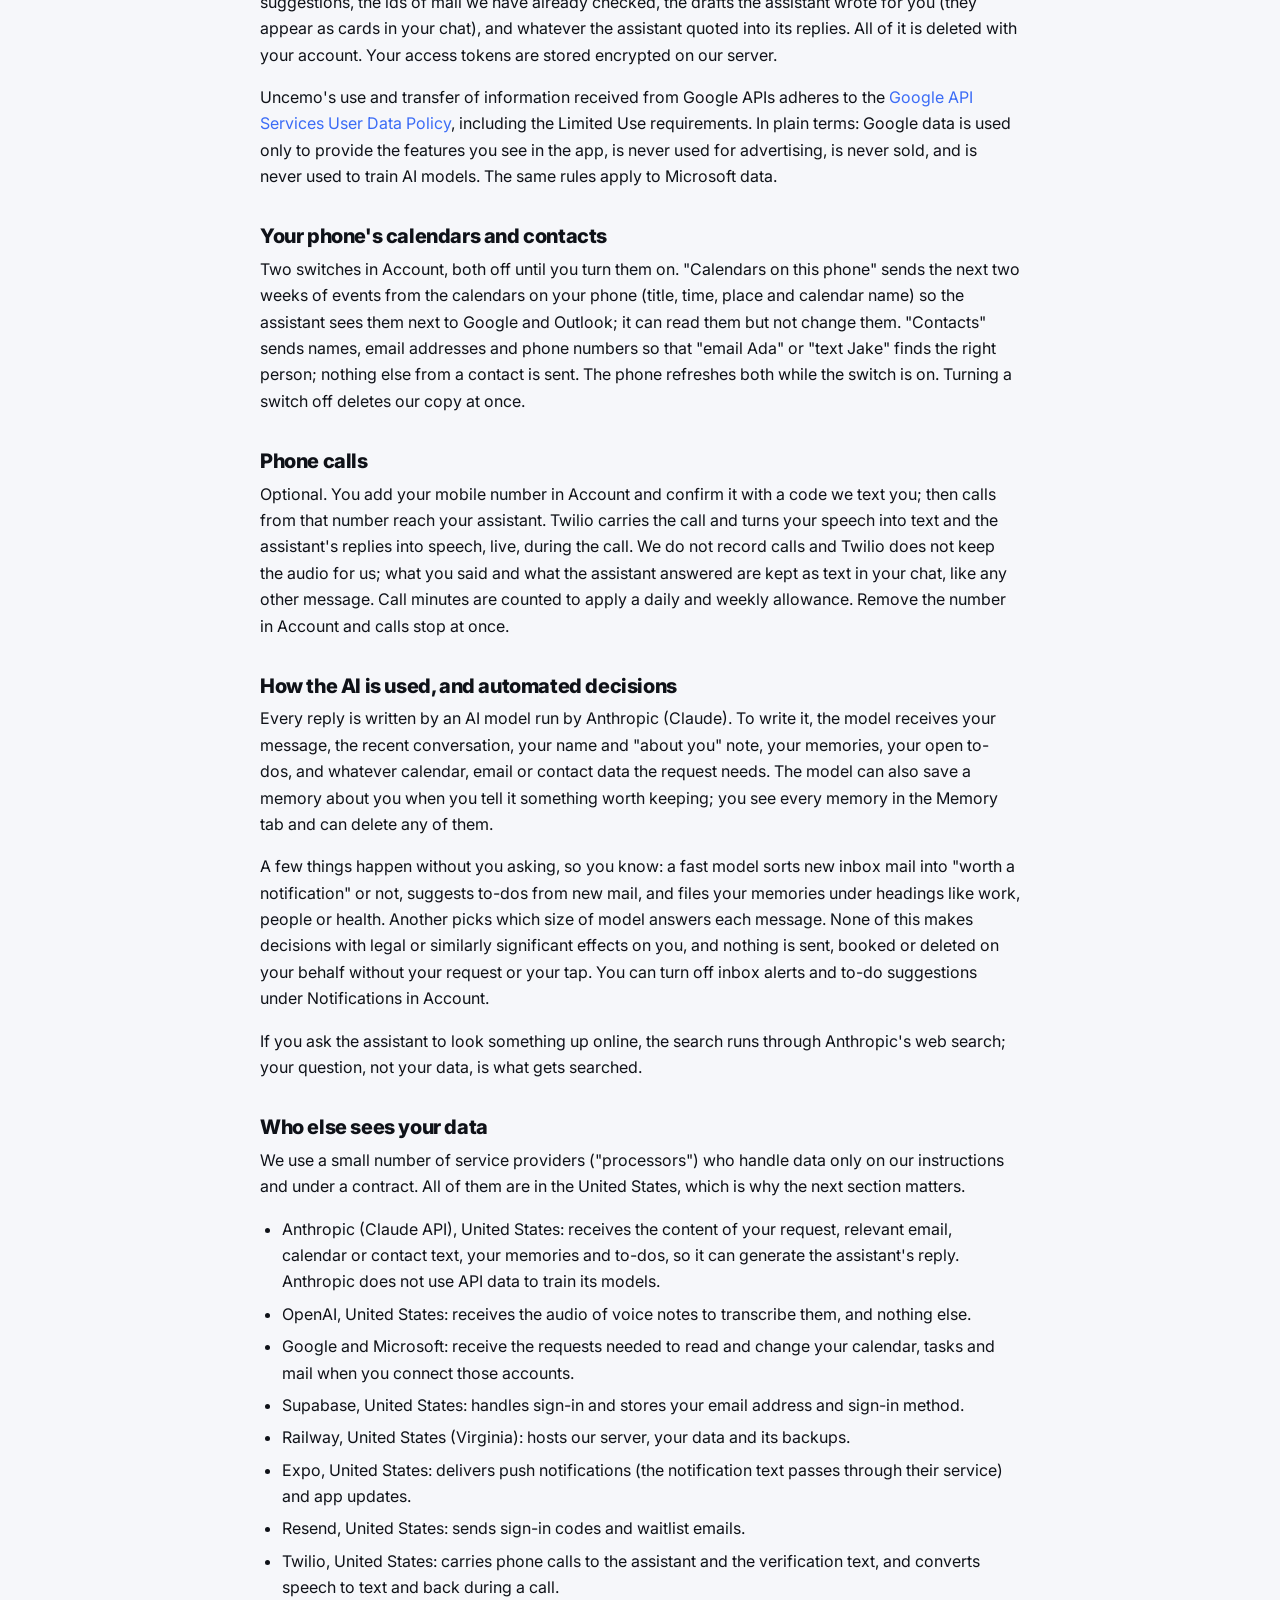
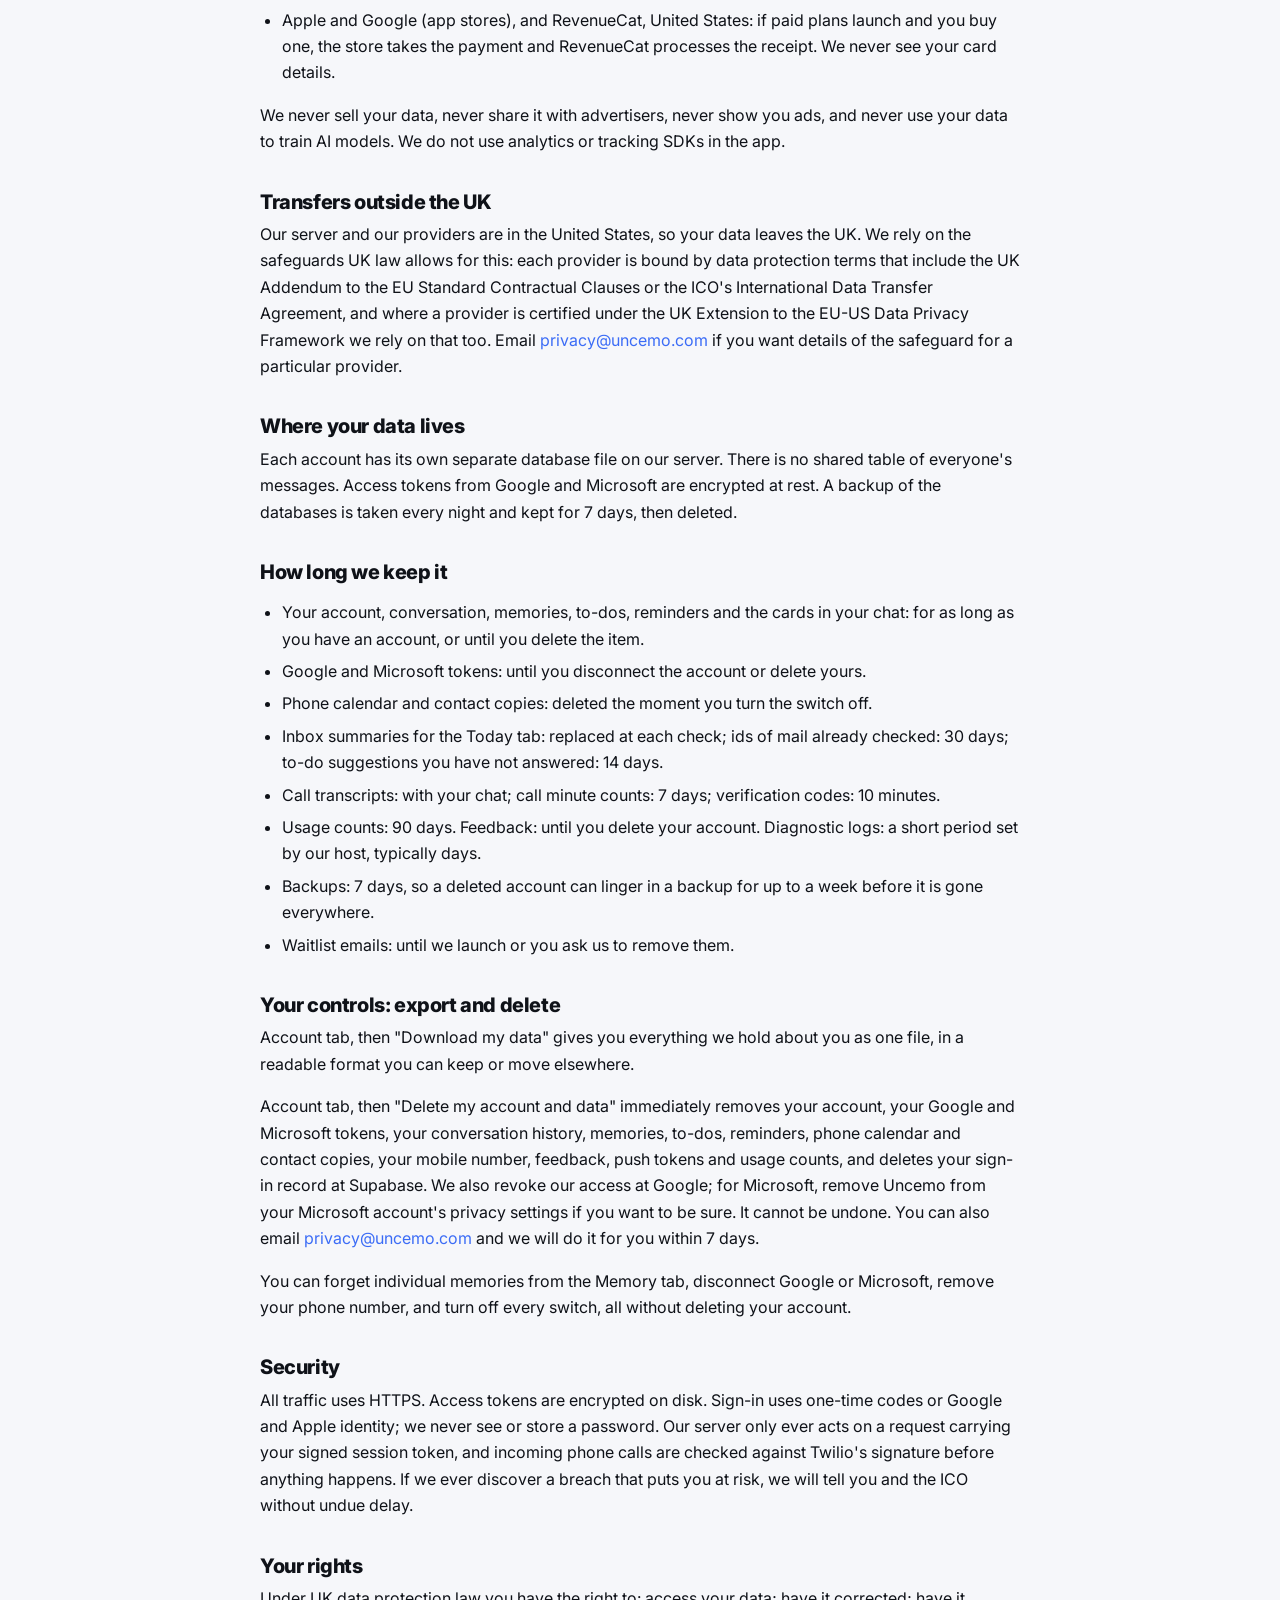
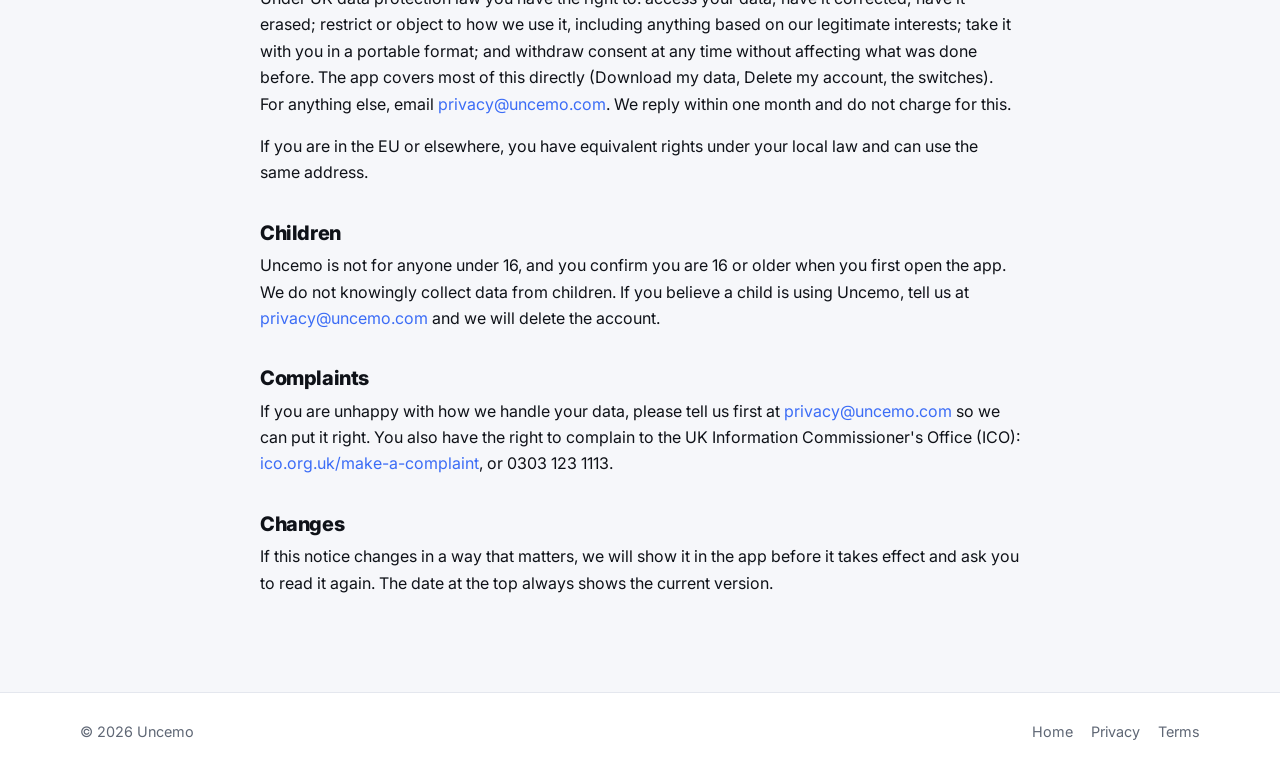
==== commit d7ca4b35: "Talk mode: a live spoken conversation in the app, listening, answering aloud, listening again Tap th" ====
--- a/privacy.html
+++ b/privacy.html
@@ -58,7 +58,7 @@
       <tr><th>Data</th><th>Where it comes from</th><th>Why</th></tr>
       <tr><td>Your email address and a user id</td><td>Sign-in (Google, Apple or an email code, handled by Supabase)</td><td>To create and secure your account</td></tr>
       <tr><td>Your name, a short "about you" note, timezone, language, the assistant's name and tone, brief time, quiet hours and notification choices</td><td>You type them in the app; the timezone and language come from your phone</td><td>So the assistant addresses you properly, understands context and knows when to speak and when to stay quiet</td></tr>
-      <tr><td>Your messages to the assistant and its replies, including the text of voice notes and the photos you send</td><td>The app</td><td>To answer you and keep your conversation history. Voice audio and photos are not kept after the reply</td></tr>
+      <tr><td>Your messages to the assistant and its replies, including the text of voice notes and of what you say in talk mode, and the photos you send</td><td>The app</td><td>To answer you and keep your conversation history. Voice audio and photos are not kept after the reply; in talk mode the reply is read aloud by your phone itself, nothing extra leaves it</td></tr>
       <tr><td>Memories, to-dos, reminders and the cards the assistant shows (events, drafts, texts)</td><td>Created by you or by the assistant from what you tell it</td><td>The product's core features</td></tr>
       <tr><td>Google Calendar, Google Tasks and, if you add it, Gmail data (see below)</td><td>Google, only after you connect it</td><td>To read your calendar and inbox, keep your to-dos in Google Tasks, create events and write email drafts</td></tr>
       <tr><td>Outlook calendar and mail data (see below)</td><td>Microsoft, only after you connect it</td><td>The same, for a Microsoft account</td></tr>
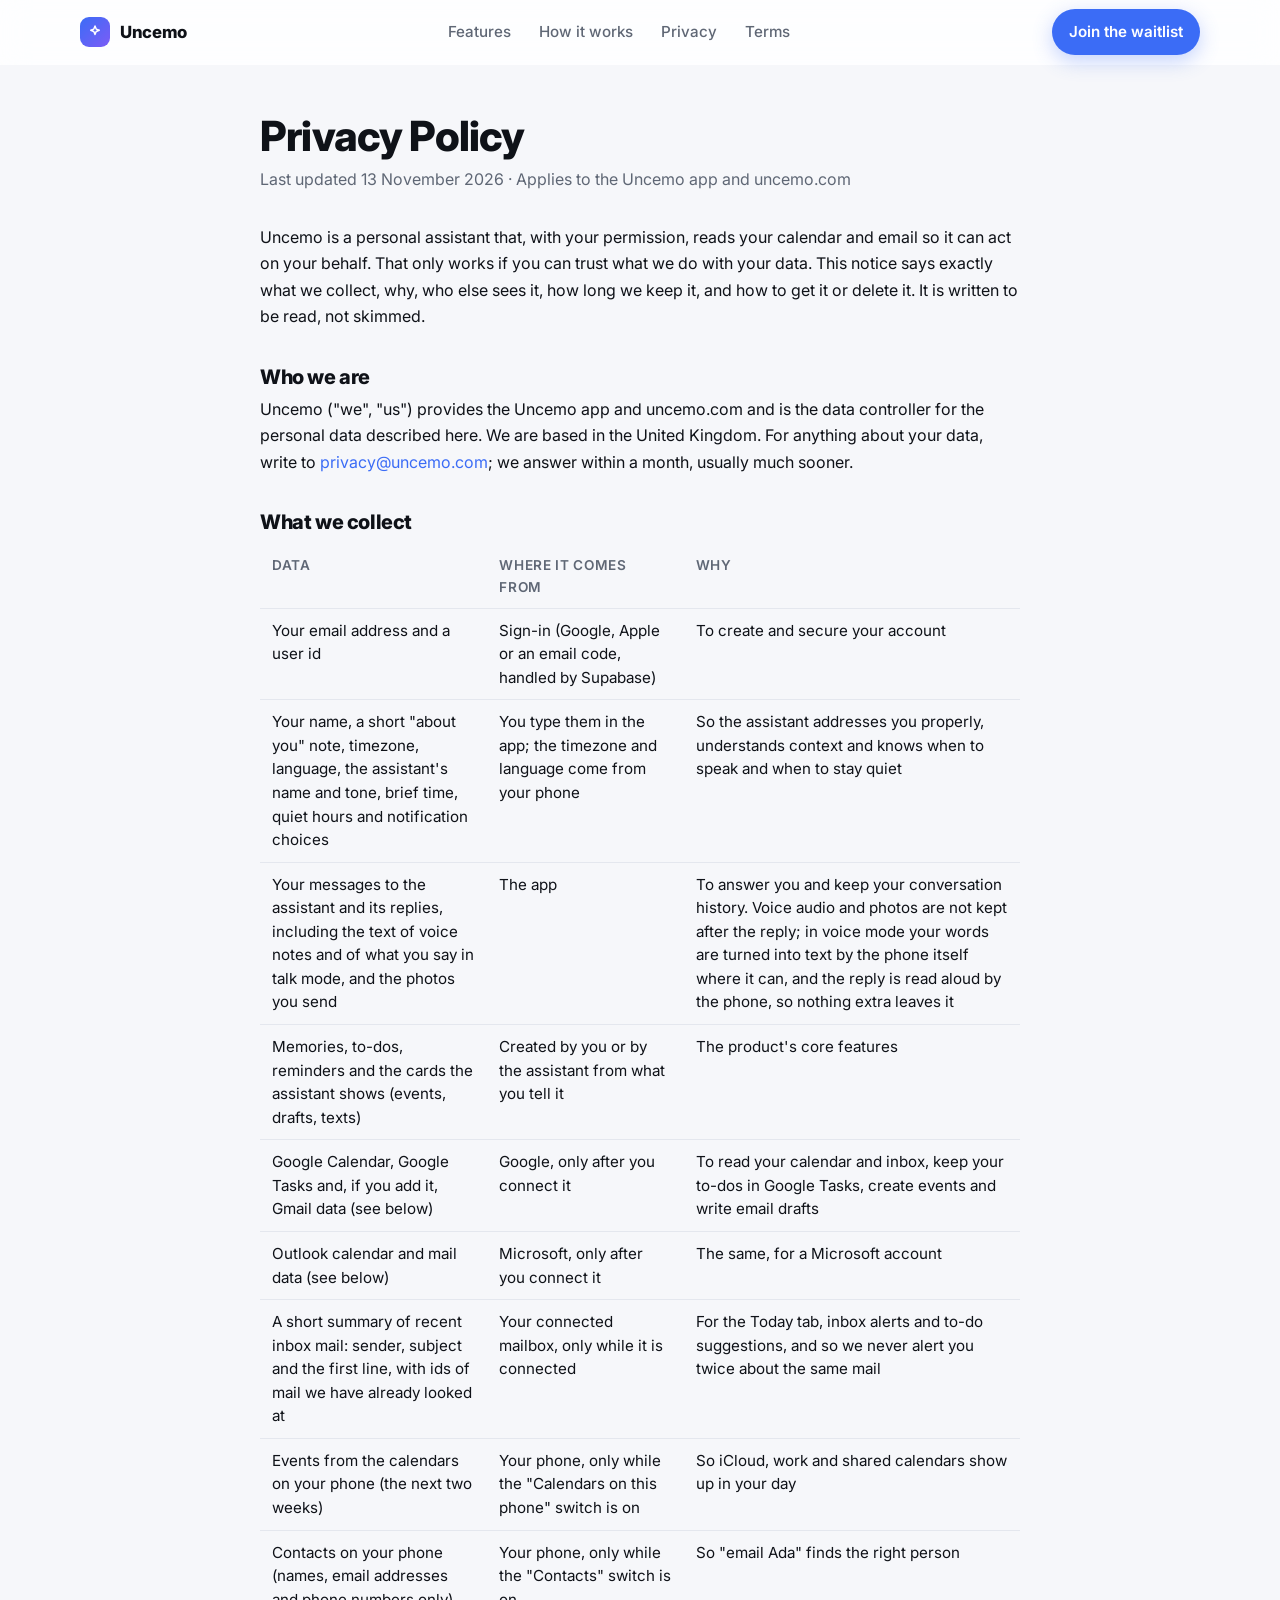
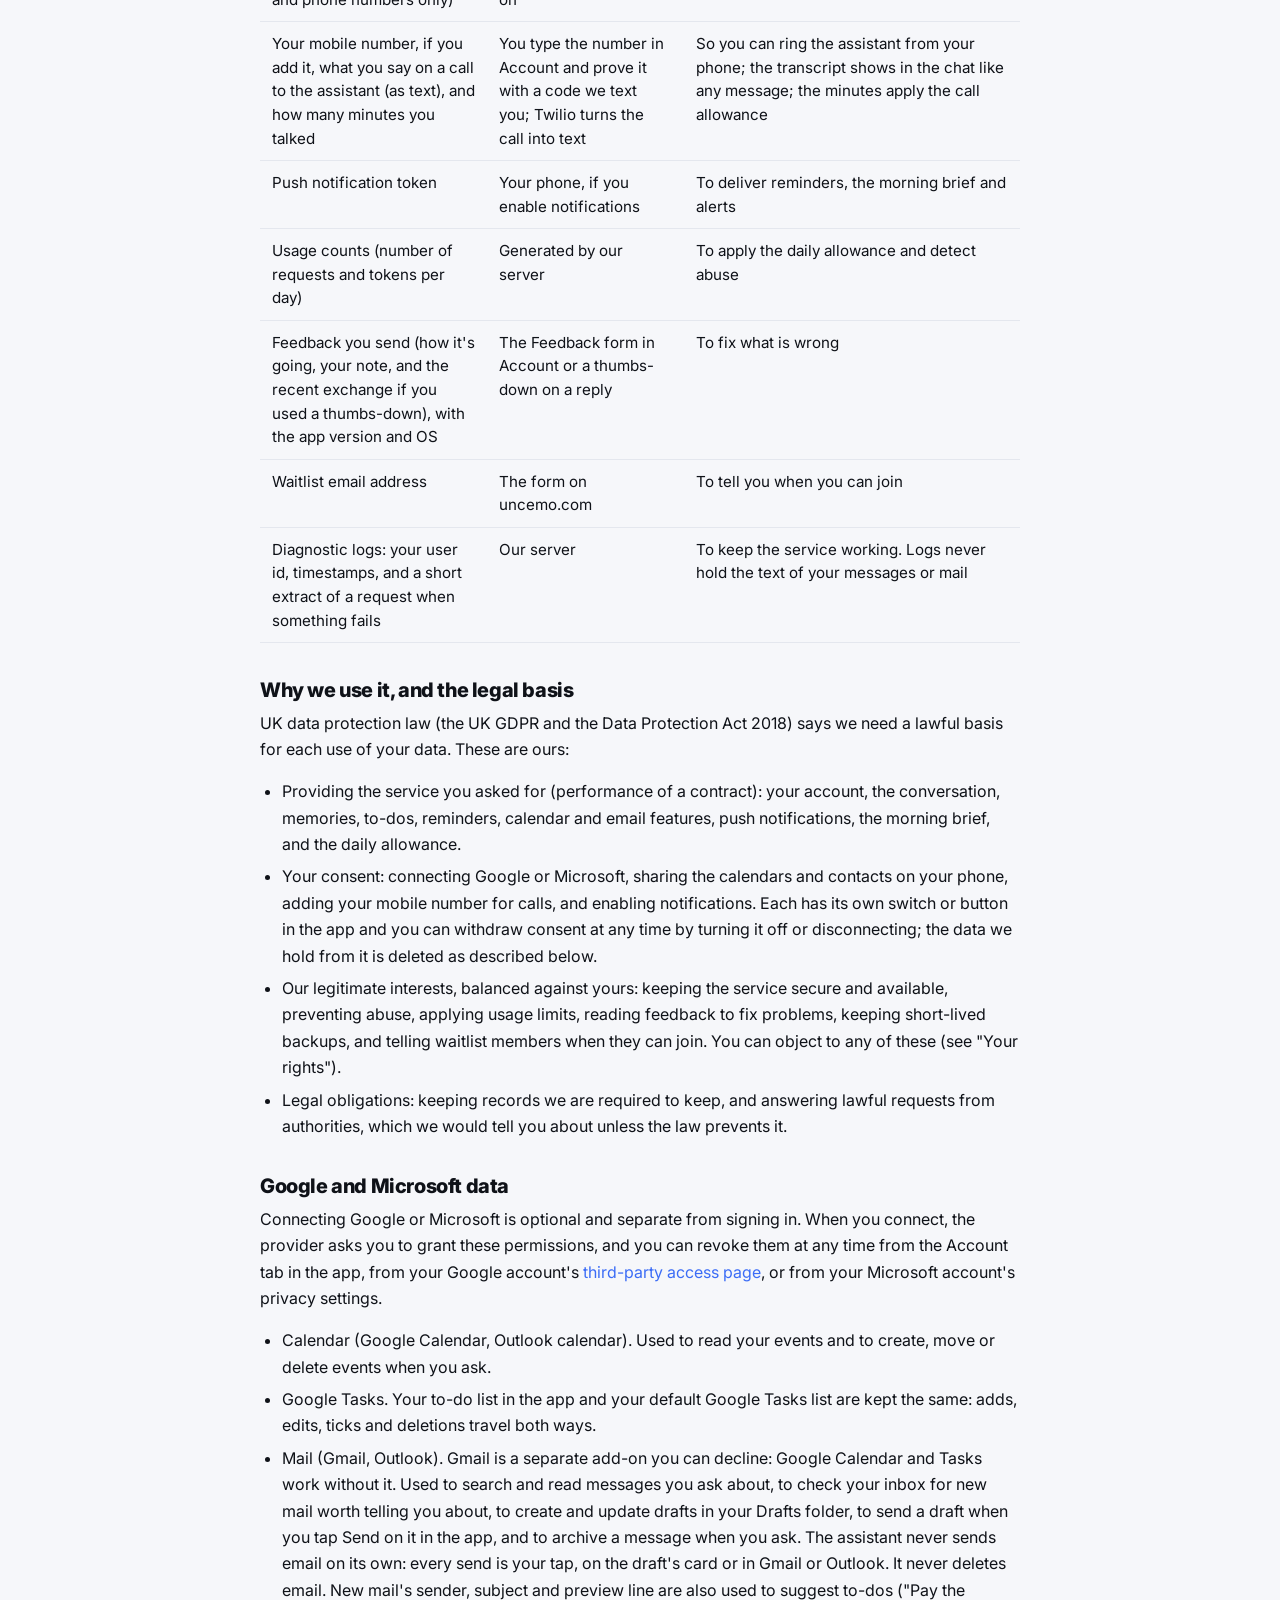
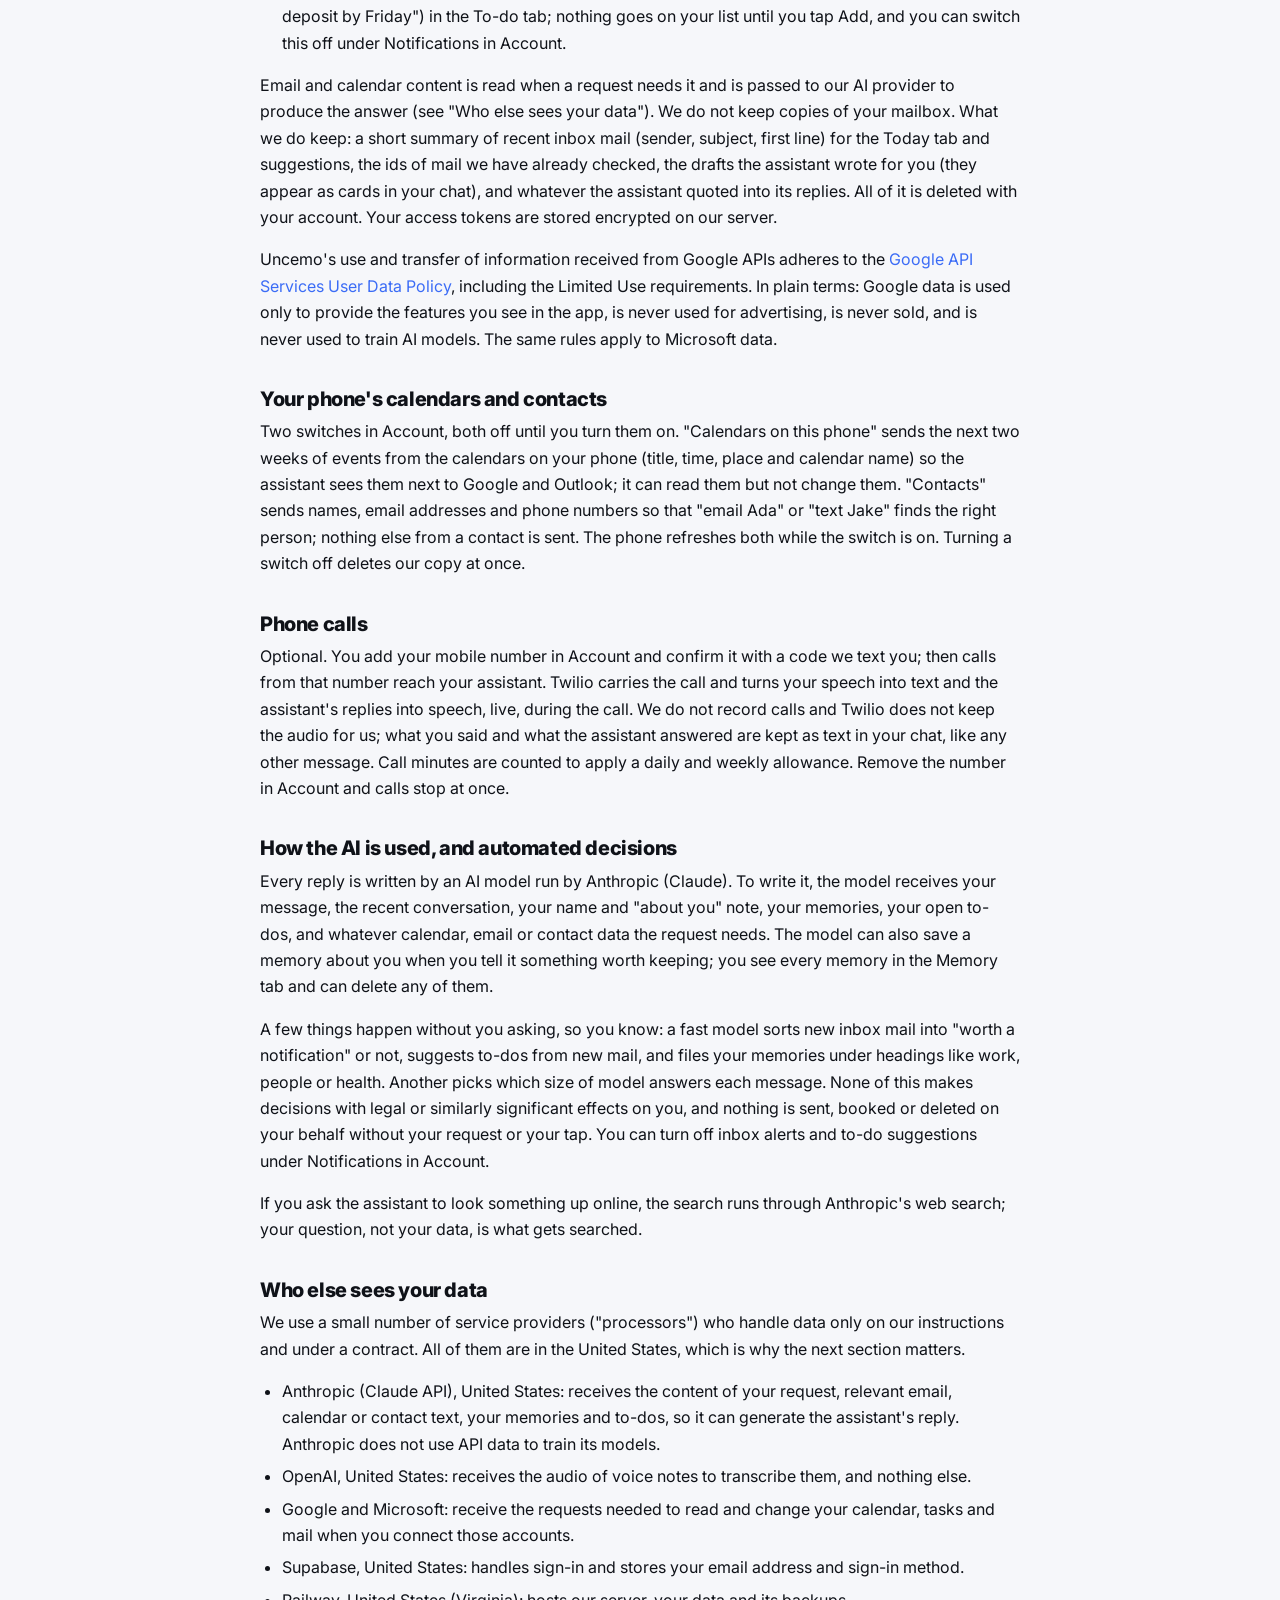
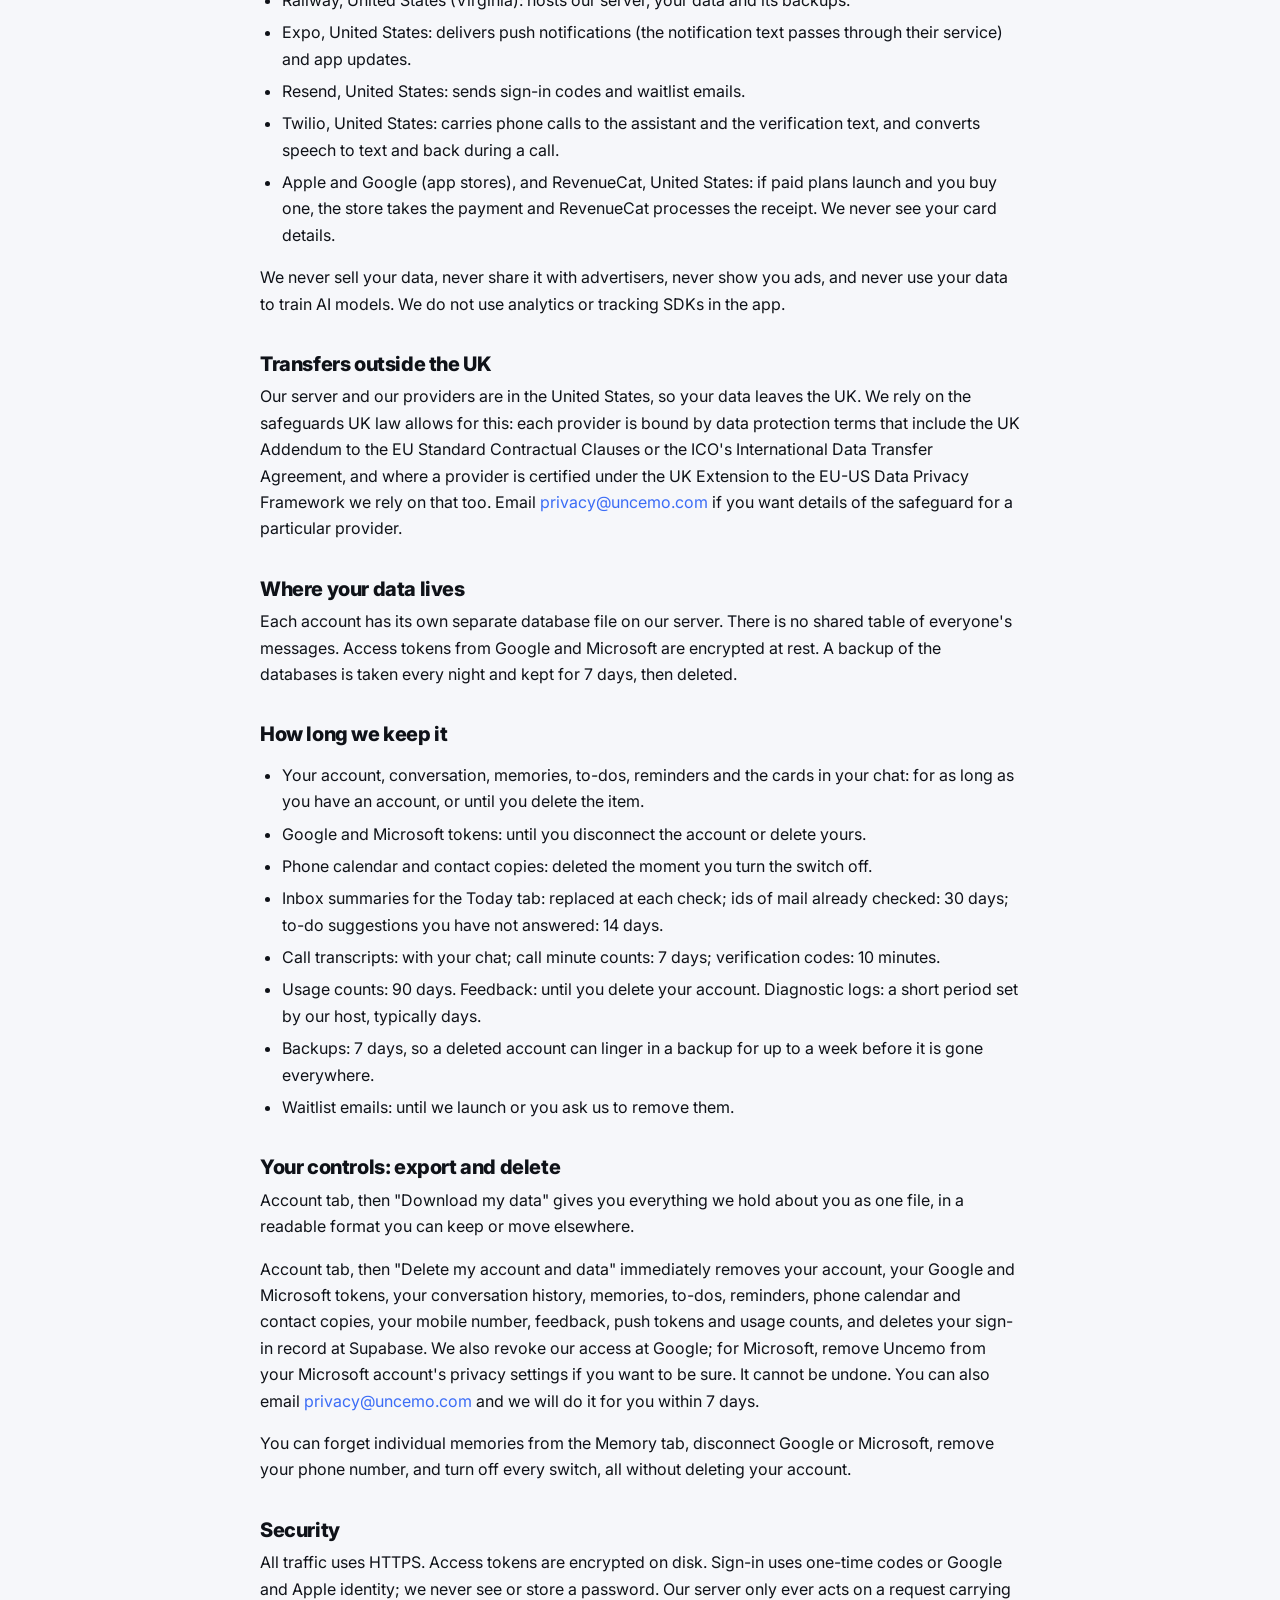
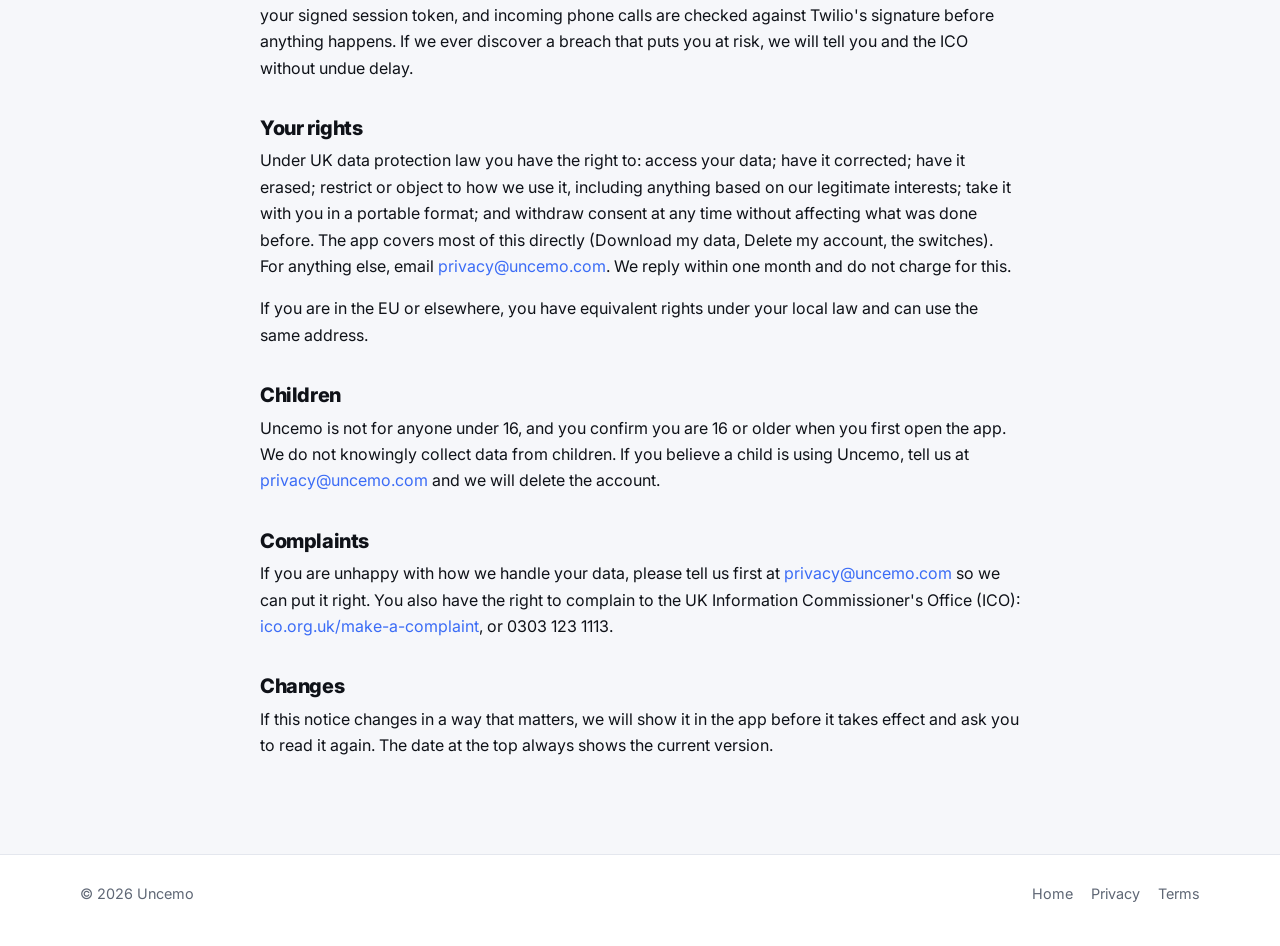
==== commit 05a50971: "Voice mode on the phone's own recogniser; a Today home-screen widget Voice mode now uses the phone's" ====
--- a/privacy.html
+++ b/privacy.html
@@ -58,7 +58,7 @@
       <tr><th>Data</th><th>Where it comes from</th><th>Why</th></tr>
       <tr><td>Your email address and a user id</td><td>Sign-in (Google, Apple or an email code, handled by Supabase)</td><td>To create and secure your account</td></tr>
       <tr><td>Your name, a short "about you" note, timezone, language, the assistant's name and tone, brief time, quiet hours and notification choices</td><td>You type them in the app; the timezone and language come from your phone</td><td>So the assistant addresses you properly, understands context and knows when to speak and when to stay quiet</td></tr>
-      <tr><td>Your messages to the assistant and its replies, including the text of voice notes and of what you say in talk mode, and the photos you send</td><td>The app</td><td>To answer you and keep your conversation history. Voice audio and photos are not kept after the reply; in talk mode the reply is read aloud by your phone itself, nothing extra leaves it</td></tr>
+      <tr><td>Your messages to the assistant and its replies, including the text of voice notes and of what you say in talk mode, and the photos you send</td><td>The app</td><td>To answer you and keep your conversation history. Voice audio and photos are not kept after the reply; in voice mode your words are turned into text by the phone itself where it can, and the reply is read aloud by the phone, so nothing extra leaves it</td></tr>
       <tr><td>Memories, to-dos, reminders and the cards the assistant shows (events, drafts, texts)</td><td>Created by you or by the assistant from what you tell it</td><td>The product's core features</td></tr>
       <tr><td>Google Calendar, Google Tasks and, if you add it, Gmail data (see below)</td><td>Google, only after you connect it</td><td>To read your calendar and inbox, keep your to-dos in Google Tasks, create events and write email drafts</td></tr>
       <tr><td>Outlook calendar and mail data (see below)</td><td>Microsoft, only after you connect it</td><td>The same, for a Microsoft account</td></tr>
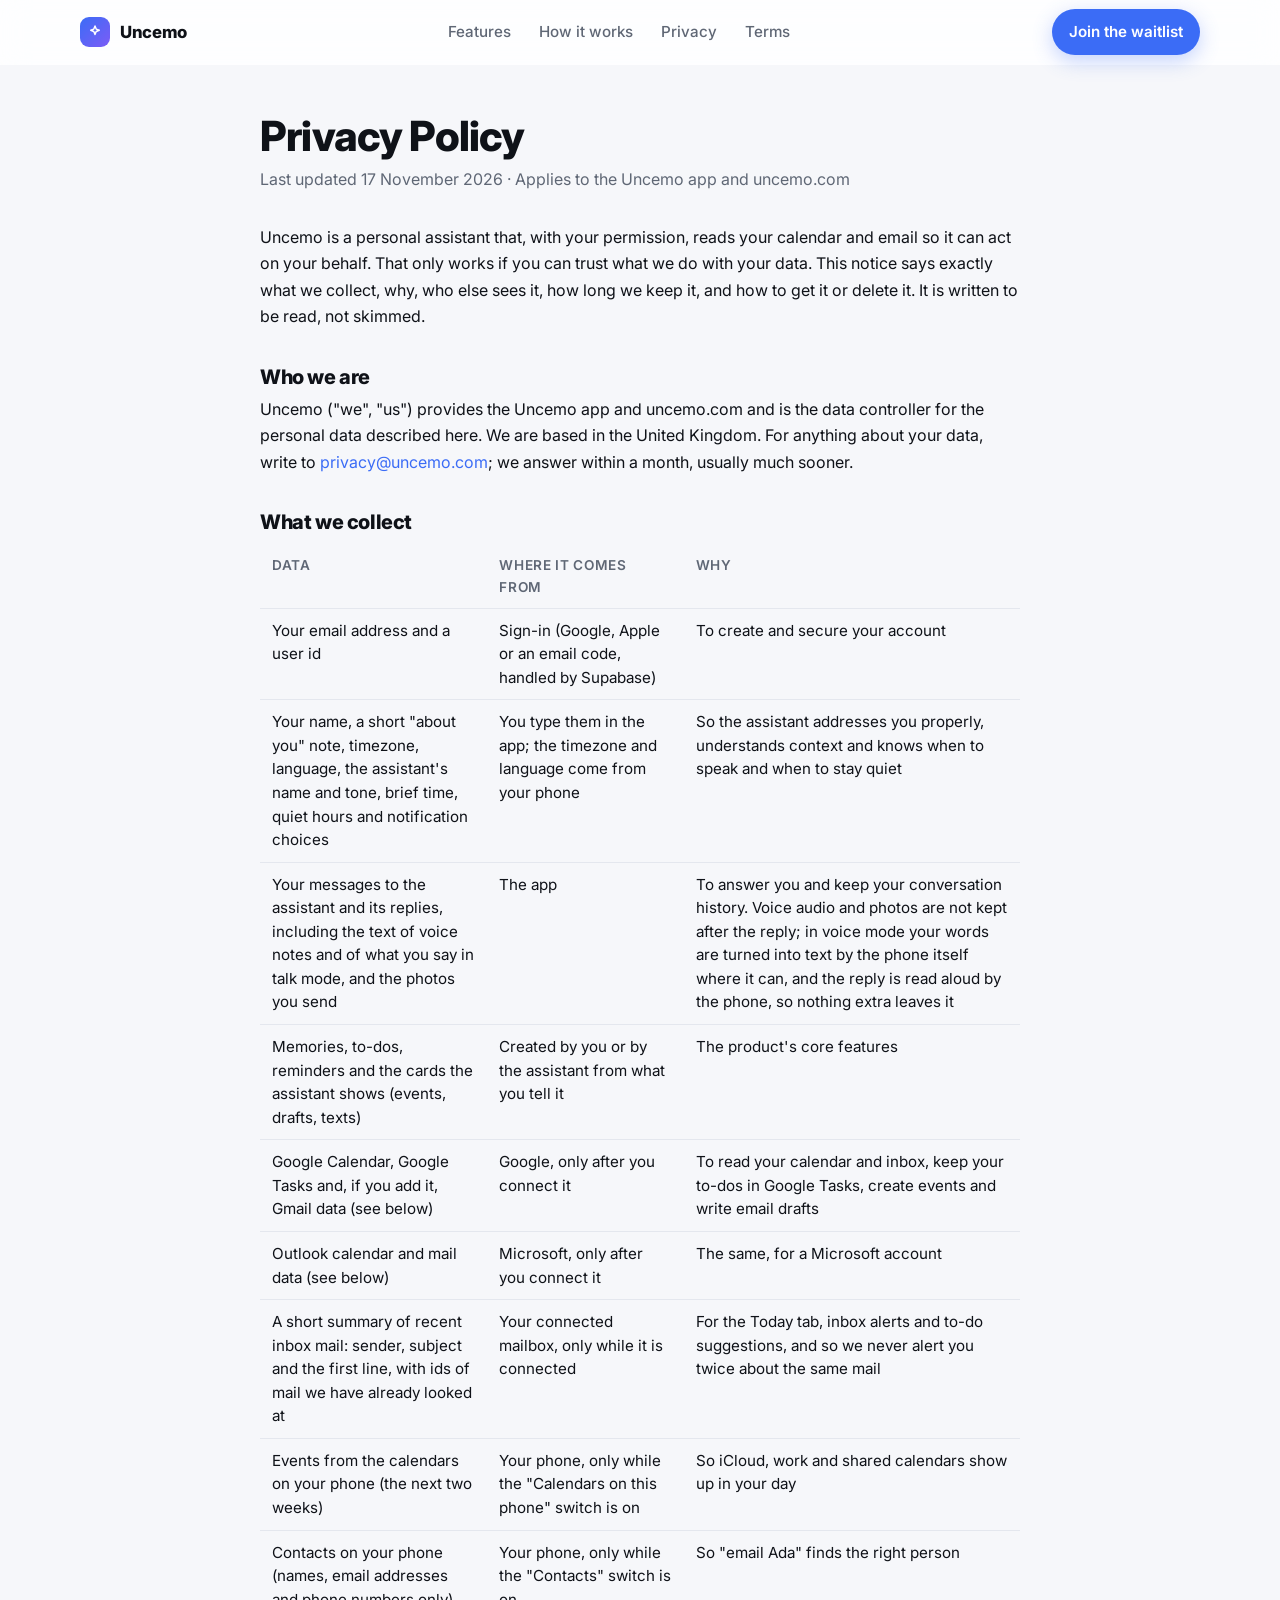
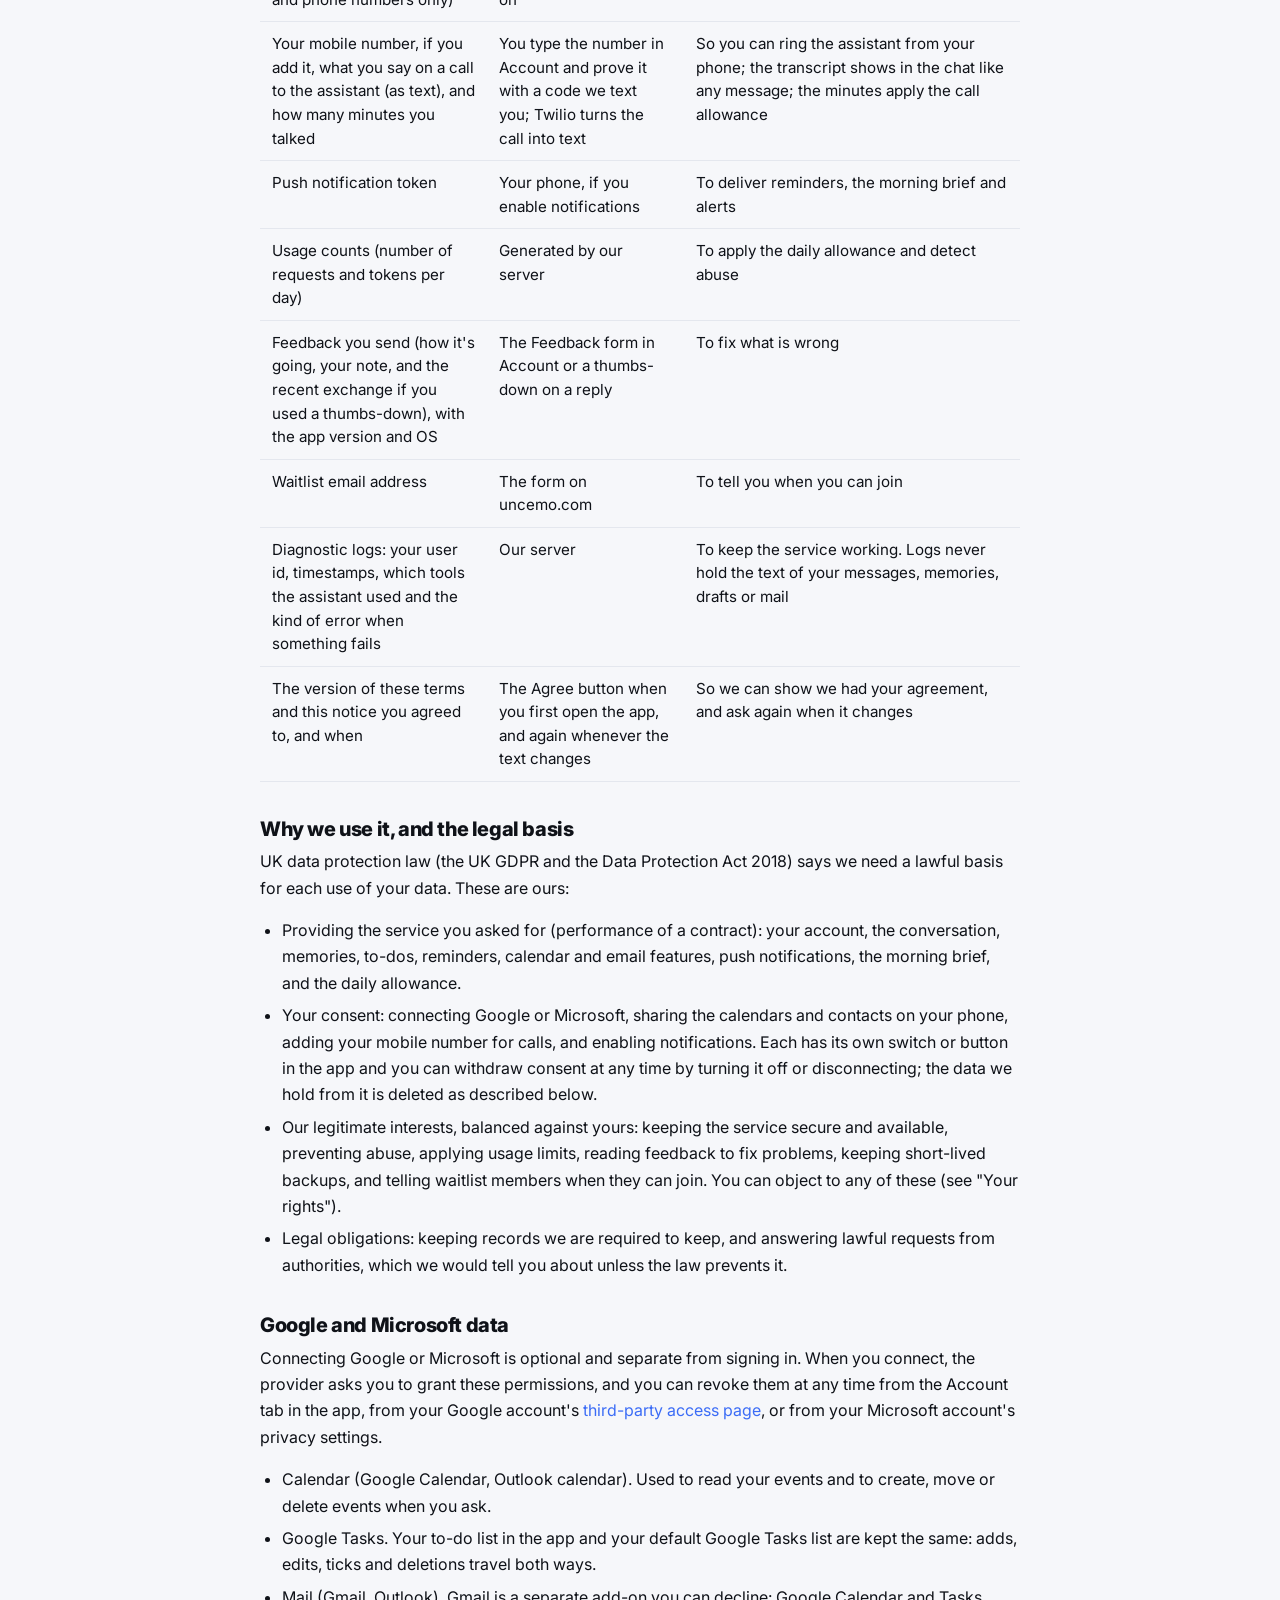
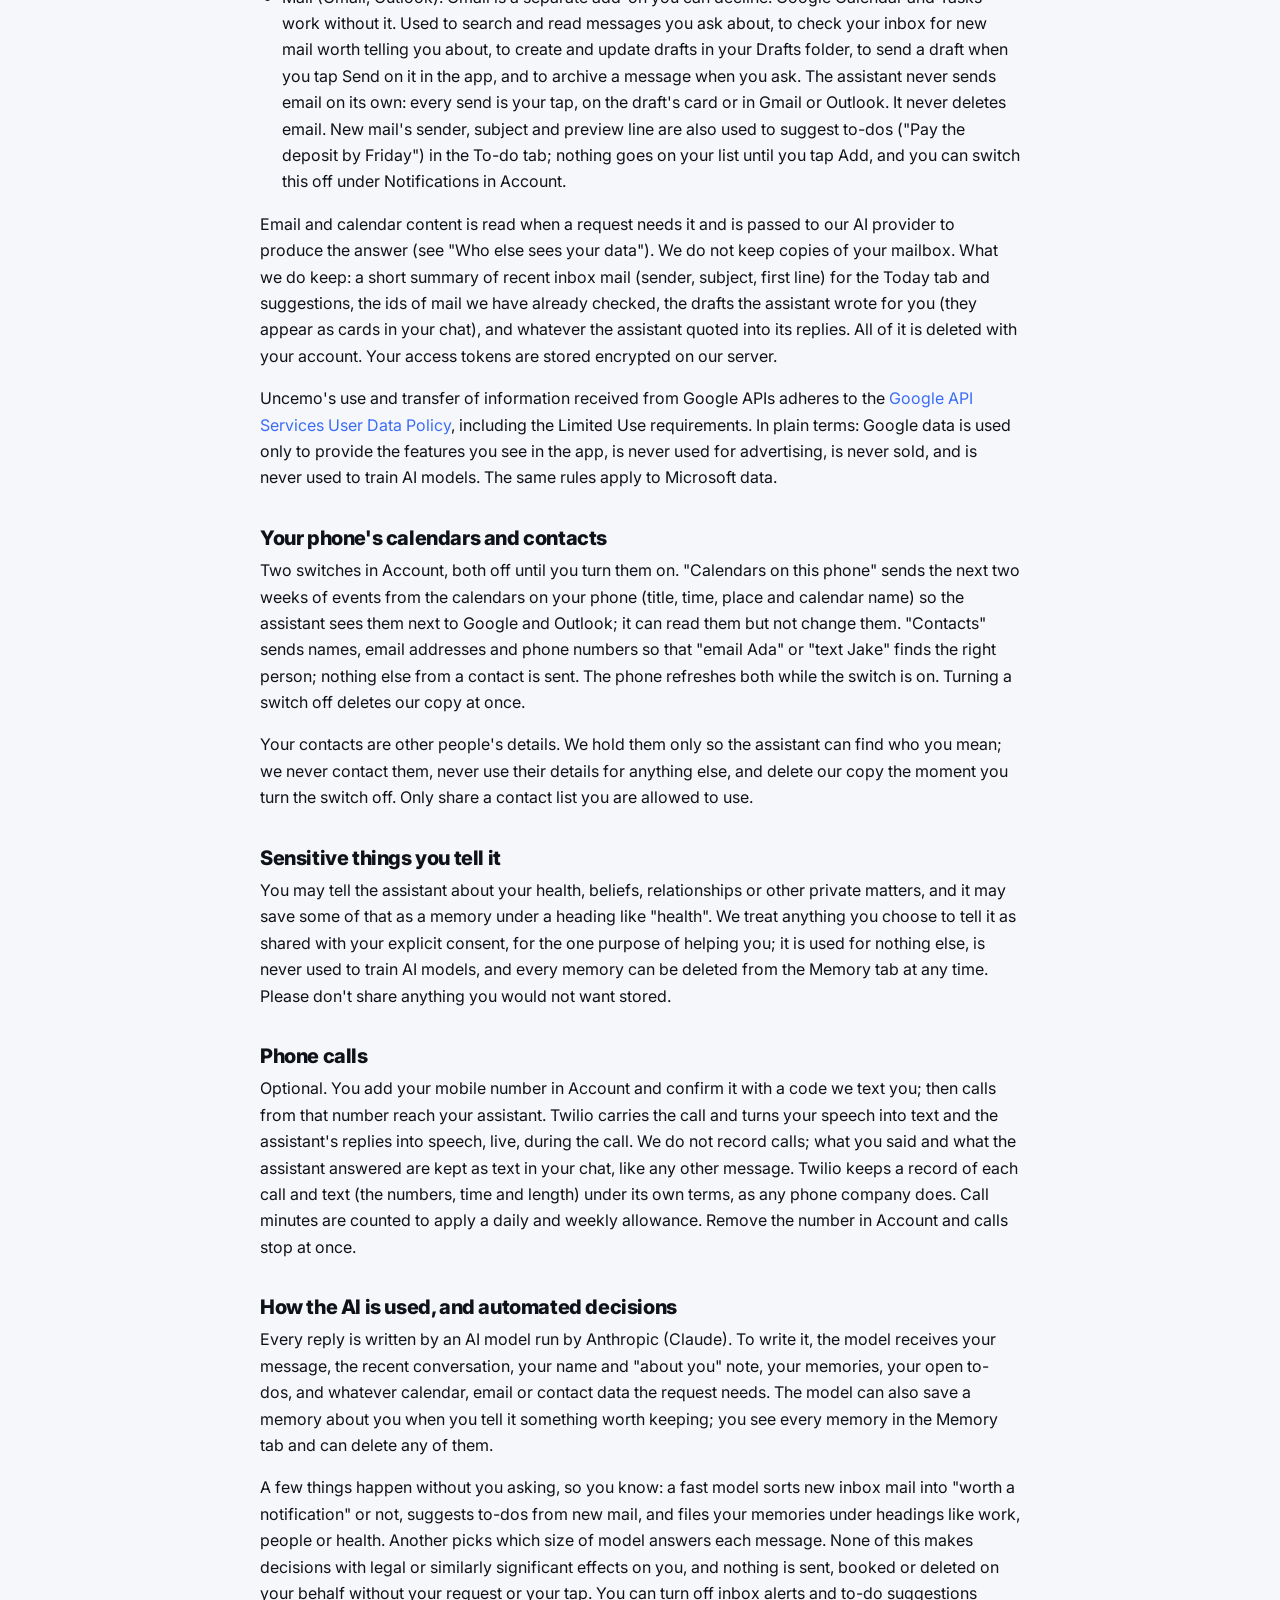
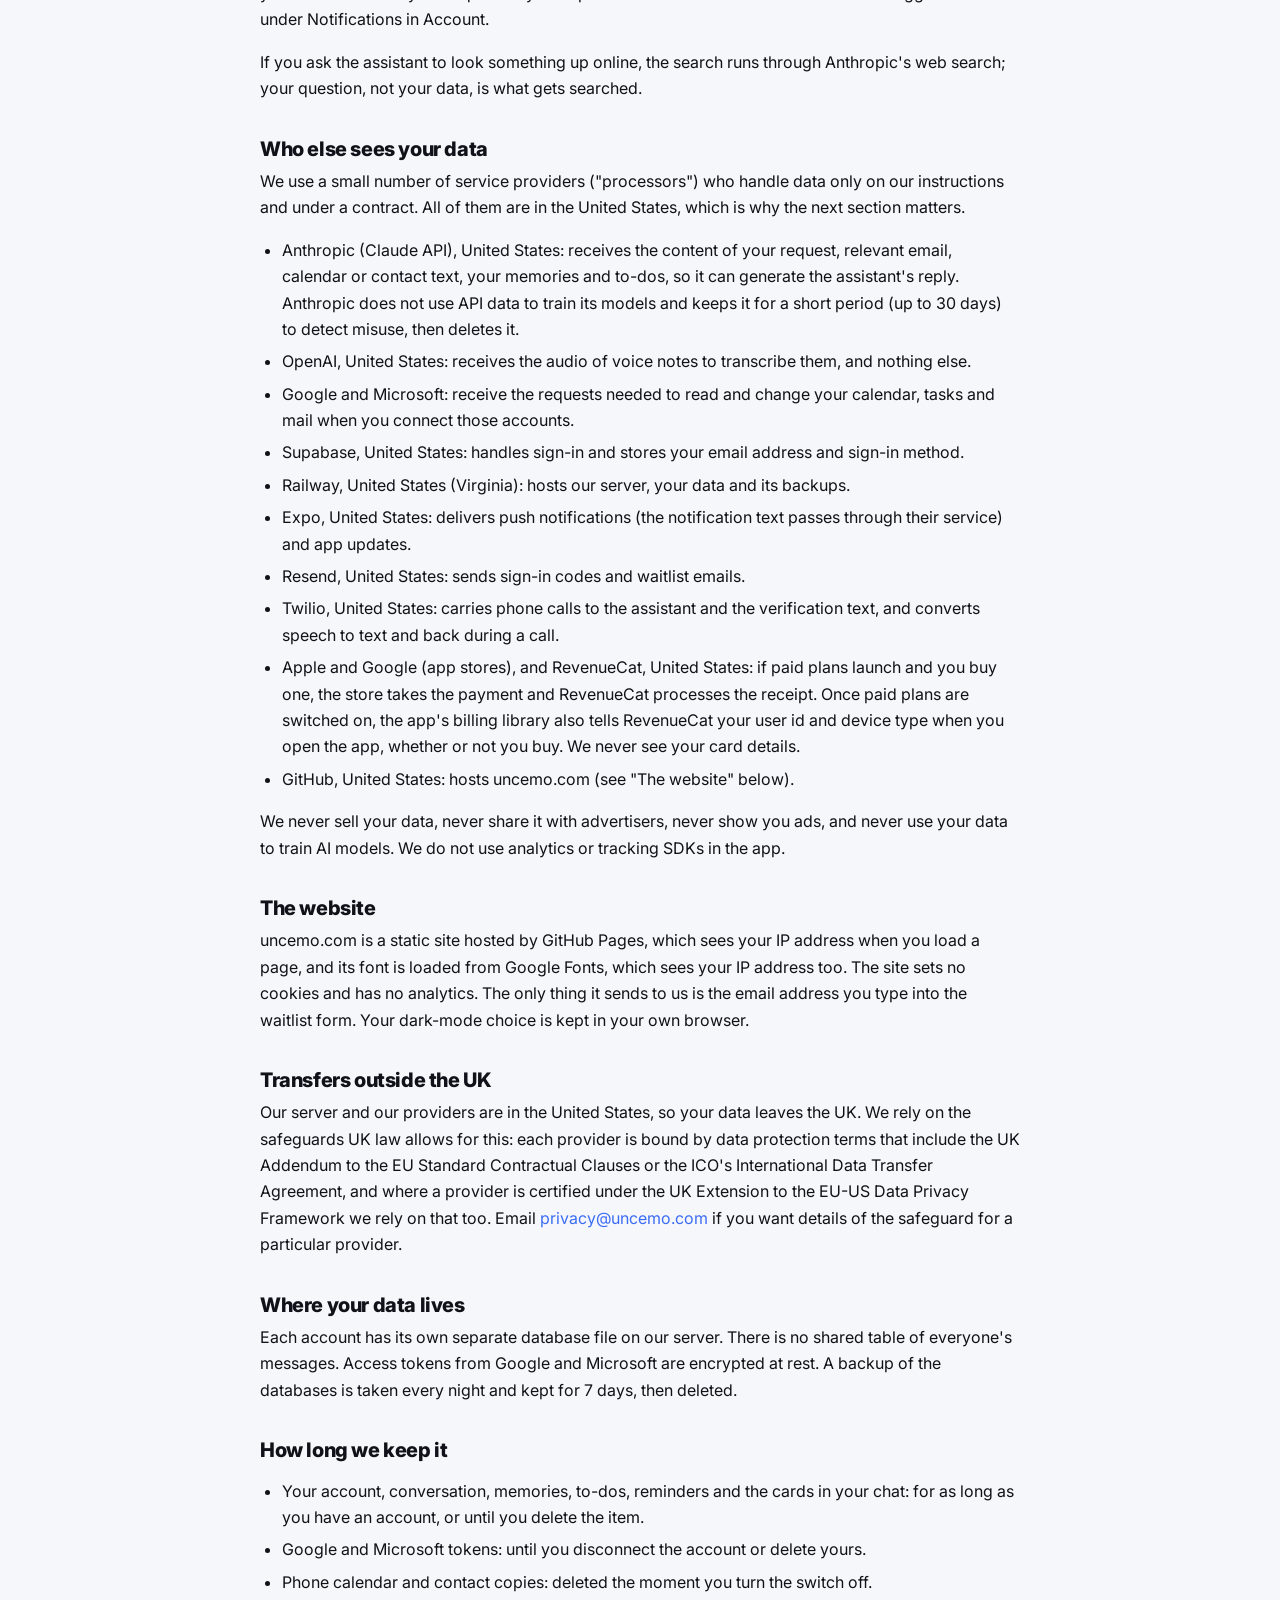
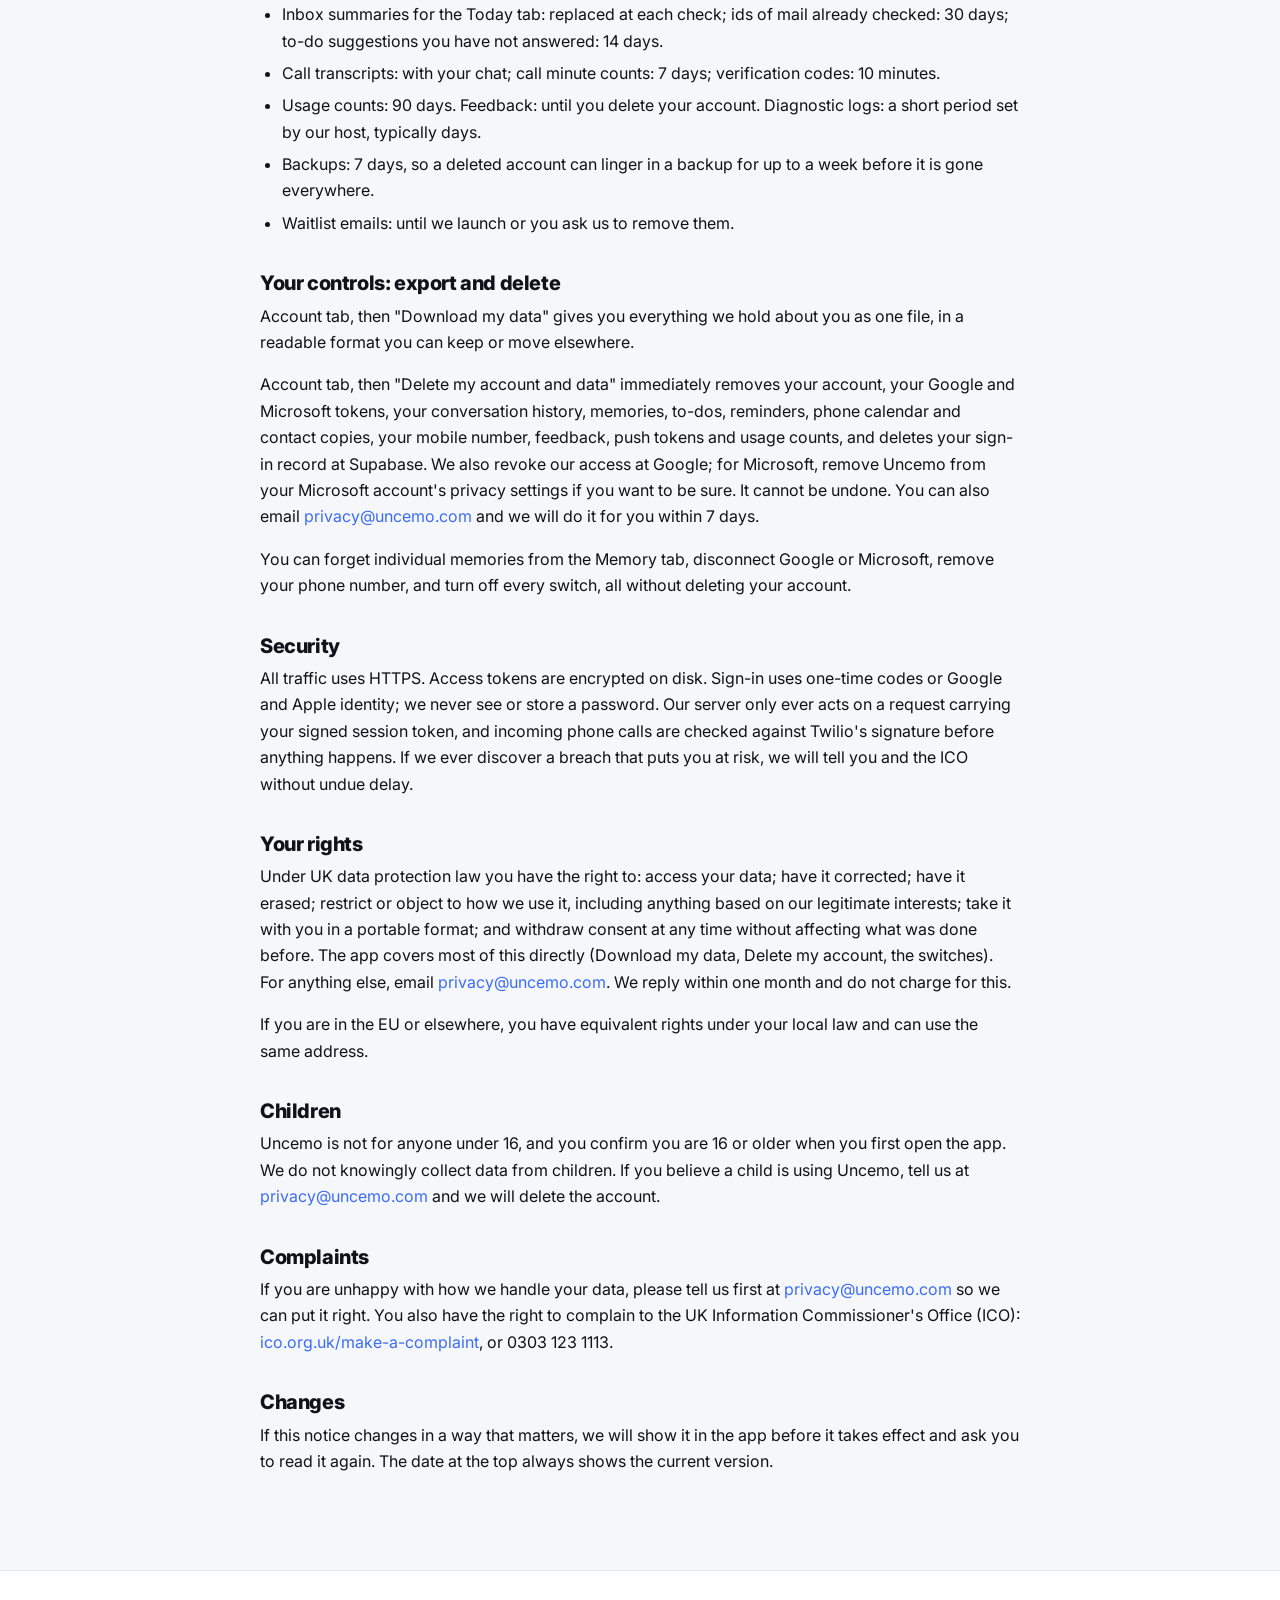
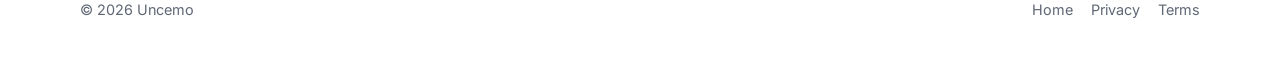
==== commit de8bd0c3: "Brakes and legal: SMS-pumping caps on verification texts, a call ends when the minutes left run out," ====
--- a/privacy.html
+++ b/privacy.html
@@ -46,7 +46,7 @@
 
   <main class="doc">
     <h1>Privacy Policy</h1>
-    <p class="meta">Last updated 13 November 2026 · Applies to the <span data-name>Uncemo</span> app and uncemo.com</p>
+    <p class="meta">Last updated 17 November 2026 · Applies to the <span data-name>Uncemo</span> app and uncemo.com</p>
 
     <p><span data-name>Uncemo</span> is a personal assistant that, with your permission, reads your calendar and email so it can act on your behalf. That only works if you can trust what we do with your data. This notice says exactly what we collect, why, who else sees it, how long we keep it, and how to get it or delete it. It is written to be read, not skimmed.</p>
 
@@ -70,7 +70,8 @@
       <tr><td>Usage counts (number of requests and tokens per day)</td><td>Generated by our server</td><td>To apply the daily allowance and detect abuse</td></tr>
       <tr><td>Feedback you send (how it's going, your note, and the recent exchange if you used a thumbs-down), with the app version and OS</td><td>The Feedback form in Account or a thumbs-down on a reply</td><td>To fix what is wrong</td></tr>
       <tr><td>Waitlist email address</td><td>The form on uncemo.com</td><td>To tell you when you can join</td></tr>
-      <tr><td>Diagnostic logs: your user id, timestamps, and a short extract of a request when something fails</td><td>Our server</td><td>To keep the service working. Logs never hold the text of your messages or mail</td></tr>
+      <tr><td>Diagnostic logs: your user id, timestamps, which tools the assistant used and the kind of error when something fails</td><td>Our server</td><td>To keep the service working. Logs never hold the text of your messages, memories, drafts or mail</td></tr>
+      <tr><td>The version of these terms and this notice you agreed to, and when</td><td>The Agree button when you first open the app, and again whenever the text changes</td><td>So we can show we had your agreement, and ask again when it changes</td></tr>
     </table>
 
     <h2>Why we use it, and the legal basis</h2>
@@ -94,9 +95,13 @@
 
     <h2>Your phone's calendars and contacts</h2>
     <p>Two switches in Account, both off until you turn them on. "Calendars on this phone" sends the next two weeks of events from the calendars on your phone (title, time, place and calendar name) so the assistant sees them next to Google and Outlook; it can read them but not change them. "Contacts" sends names, email addresses and phone numbers so that "email Ada" or "text Jake" finds the right person; nothing else from a contact is sent. The phone refreshes both while the switch is on. Turning a switch off deletes our copy at once.</p>
+    <p>Your contacts are other people's details. We hold them only so the assistant can find who you mean; we never contact them, never use their details for anything else, and delete our copy the moment you turn the switch off. Only share a contact list you are allowed to use.</p>
+
+    <h2>Sensitive things you tell it</h2>
+    <p>You may tell the assistant about your health, beliefs, relationships or other private matters, and it may save some of that as a memory under a heading like "health". We treat anything you choose to tell it as shared with your explicit consent, for the one purpose of helping you; it is used for nothing else, is never used to train AI models, and every memory can be deleted from the Memory tab at any time. Please don't share anything you would not want stored.</p>
 
     <h2>Phone calls</h2>
-    <p>Optional. You add your mobile number in Account and confirm it with a code we text you; then calls from that number reach your assistant. Twilio carries the call and turns your speech into text and the assistant's replies into speech, live, during the call. We do not record calls and Twilio does not keep the audio for us; what you said and what the assistant answered are kept as text in your chat, like any other message. Call minutes are counted to apply a daily and weekly allowance. Remove the number in Account and calls stop at once.</p>
+    <p>Optional. You add your mobile number in Account and confirm it with a code we text you; then calls from that number reach your assistant. Twilio carries the call and turns your speech into text and the assistant's replies into speech, live, during the call. We do not record calls; what you said and what the assistant answered are kept as text in your chat, like any other message. Twilio keeps a record of each call and text (the numbers, time and length) under its own terms, as any phone company does. Call minutes are counted to apply a daily and weekly allowance. Remove the number in Account and calls stop at once.</p>
 
     <h2>How the AI is used, and automated decisions</h2>
     <p>Every reply is written by an AI model run by Anthropic (Claude). To write it, the model receives your message, the recent conversation, your name and "about you" note, your memories, your open to-dos, and whatever calendar, email or contact data the request needs. The model can also save a memory about you when you tell it something worth keeping; you see every memory in the Memory tab and can delete any of them.</p>
@@ -106,7 +111,7 @@
     <h2>Who else sees your data</h2>
     <p>We use a small number of service providers ("processors") who handle data only on our instructions and under a contract. All of them are in the United States, which is why the next section matters.</p>
     <ul>
-      <li>Anthropic (Claude API), United States: receives the content of your request, relevant email, calendar or contact text, your memories and to-dos, so it can generate the assistant's reply. Anthropic does not use API data to train its models.</li>
+      <li>Anthropic (Claude API), United States: receives the content of your request, relevant email, calendar or contact text, your memories and to-dos, so it can generate the assistant's reply. Anthropic does not use API data to train its models and keeps it for a short period (up to 30 days) to detect misuse, then deletes it.</li>
       <li>OpenAI, United States: receives the audio of voice notes to transcribe them, and nothing else.</li>
       <li>Google and Microsoft: receive the requests needed to read and change your calendar, tasks and mail when you connect those accounts.</li>
       <li>Supabase, United States: handles sign-in and stores your email address and sign-in method.</li>
@@ -114,9 +119,13 @@
       <li>Expo, United States: delivers push notifications (the notification text passes through their service) and app updates.</li>
       <li>Resend, United States: sends sign-in codes and waitlist emails.</li>
       <li>Twilio, United States: carries phone calls to the assistant and the verification text, and converts speech to text and back during a call.</li>
-      <li>Apple and Google (app stores), and RevenueCat, United States: if paid plans launch and you buy one, the store takes the payment and RevenueCat processes the receipt. We never see your card details.</li>
+      <li>Apple and Google (app stores), and RevenueCat, United States: if paid plans launch and you buy one, the store takes the payment and RevenueCat processes the receipt. Once paid plans are switched on, the app's billing library also tells RevenueCat your user id and device type when you open the app, whether or not you buy. We never see your card details.</li>
+      <li>GitHub, United States: hosts uncemo.com (see "The website" below).</li>
     </ul>
     <p>We never sell your data, never share it with advertisers, never show you ads, and never use your data to train AI models. We do not use analytics or tracking SDKs in the app.</p>
+
+    <h2>The website</h2>
+    <p>uncemo.com is a static site hosted by GitHub Pages, which sees your IP address when you load a page, and its font is loaded from Google Fonts, which sees your IP address too. The site sets no cookies and has no analytics. The only thing it sends to us is the email address you type into the waitlist form. Your dark-mode choice is kept in your own browser.</p>
 
     <h2>Transfers outside the UK</h2>
     <p>Our server and our providers are in the United States, so your data leaves the UK. We rely on the safeguards UK law allows for this: each provider is bound by data protection terms that include the UK Addendum to the EU Standard Contractual Clauses or the ICO's International Data Transfer Agreement, and where a provider is certified under the UK Extension to the EU-US Data Privacy Framework we rely on that too. Email <a href="mailto:privacy@uncemo.com">privacy@uncemo.com</a> if you want details of the safeguard for a particular provider.</p>
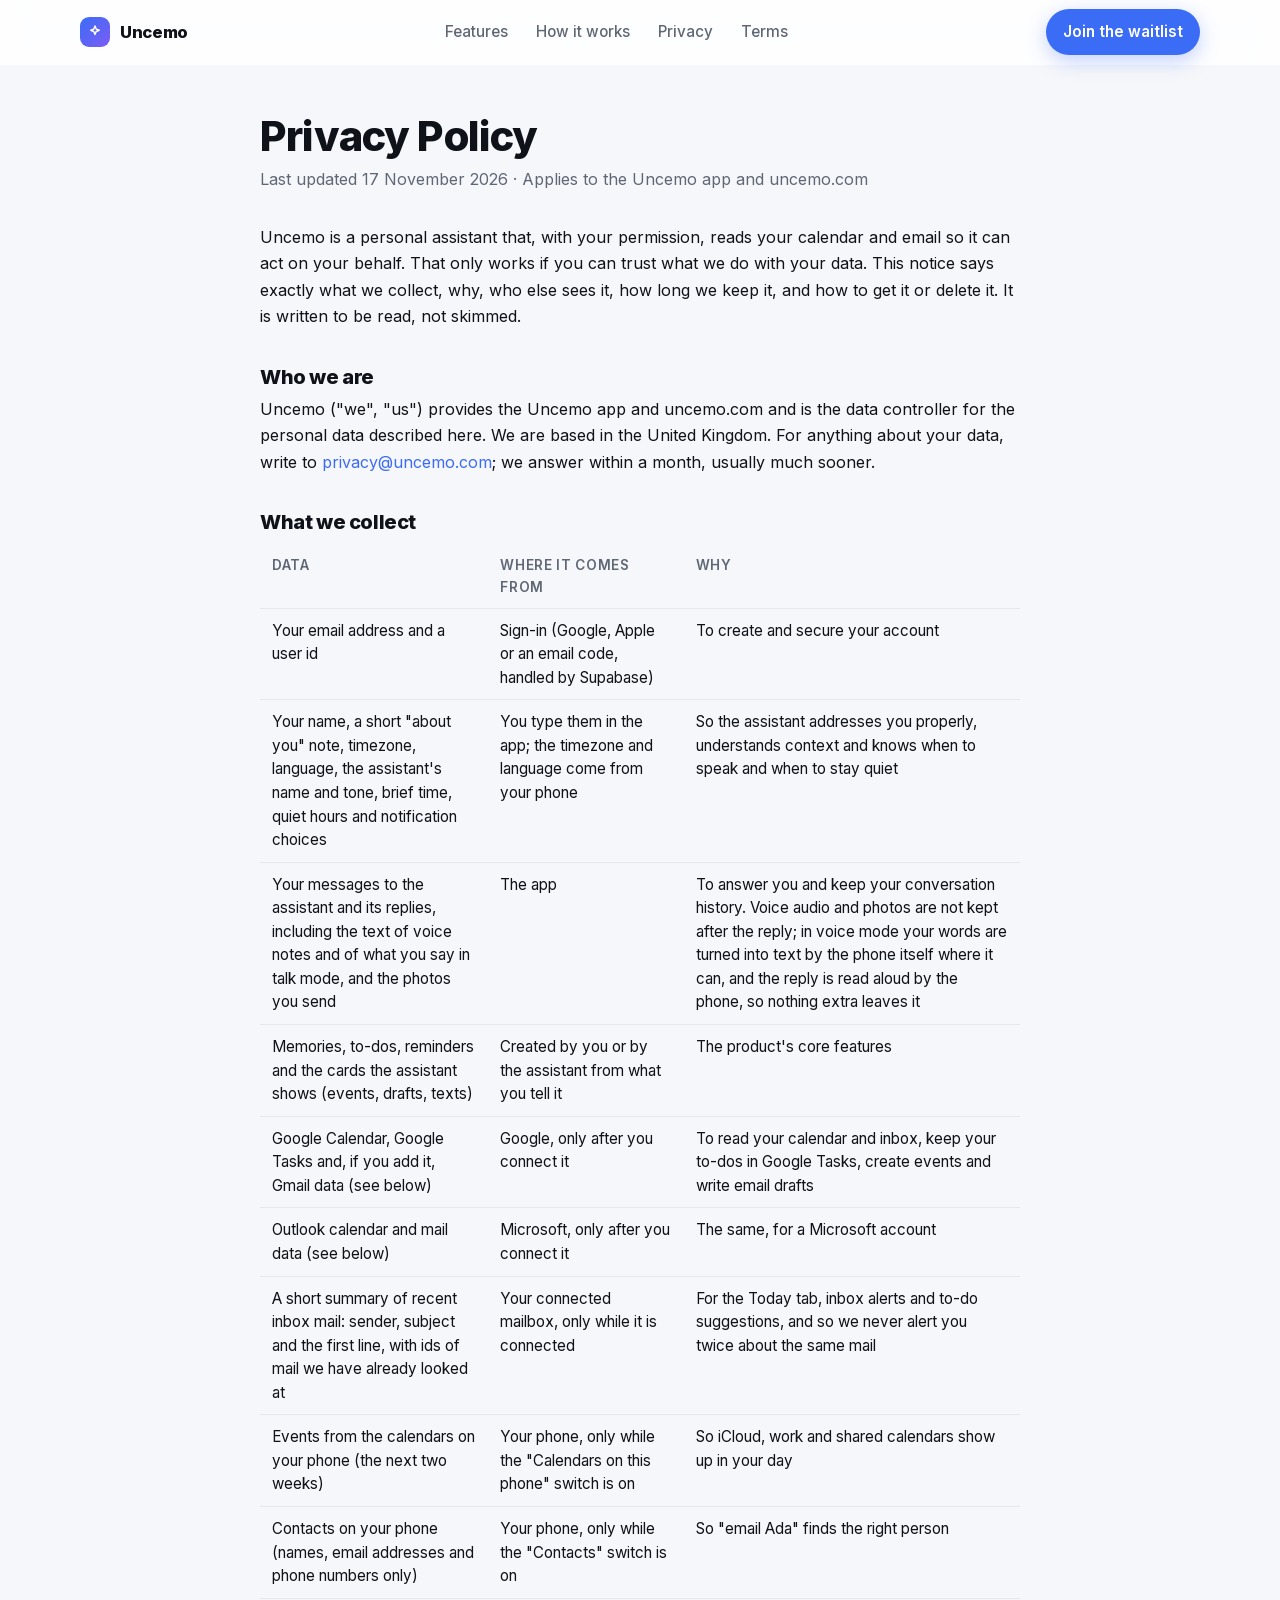
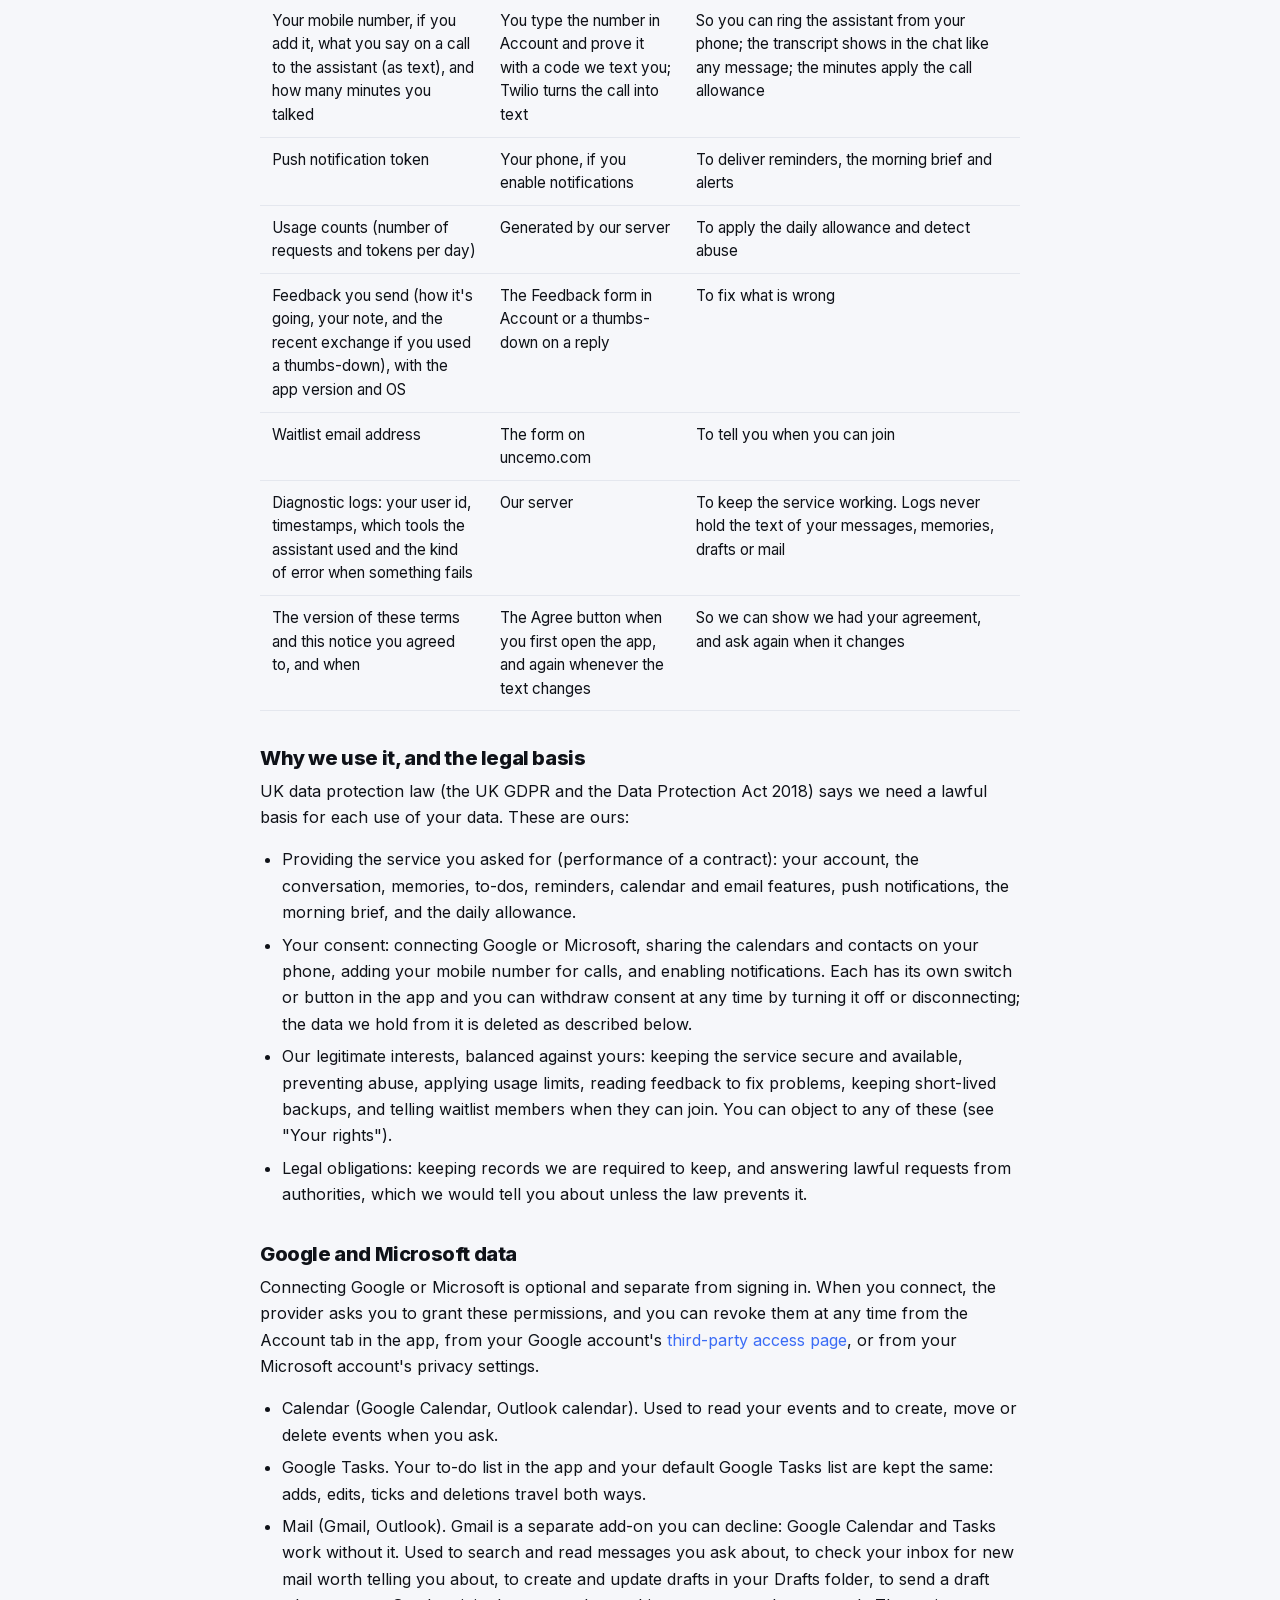
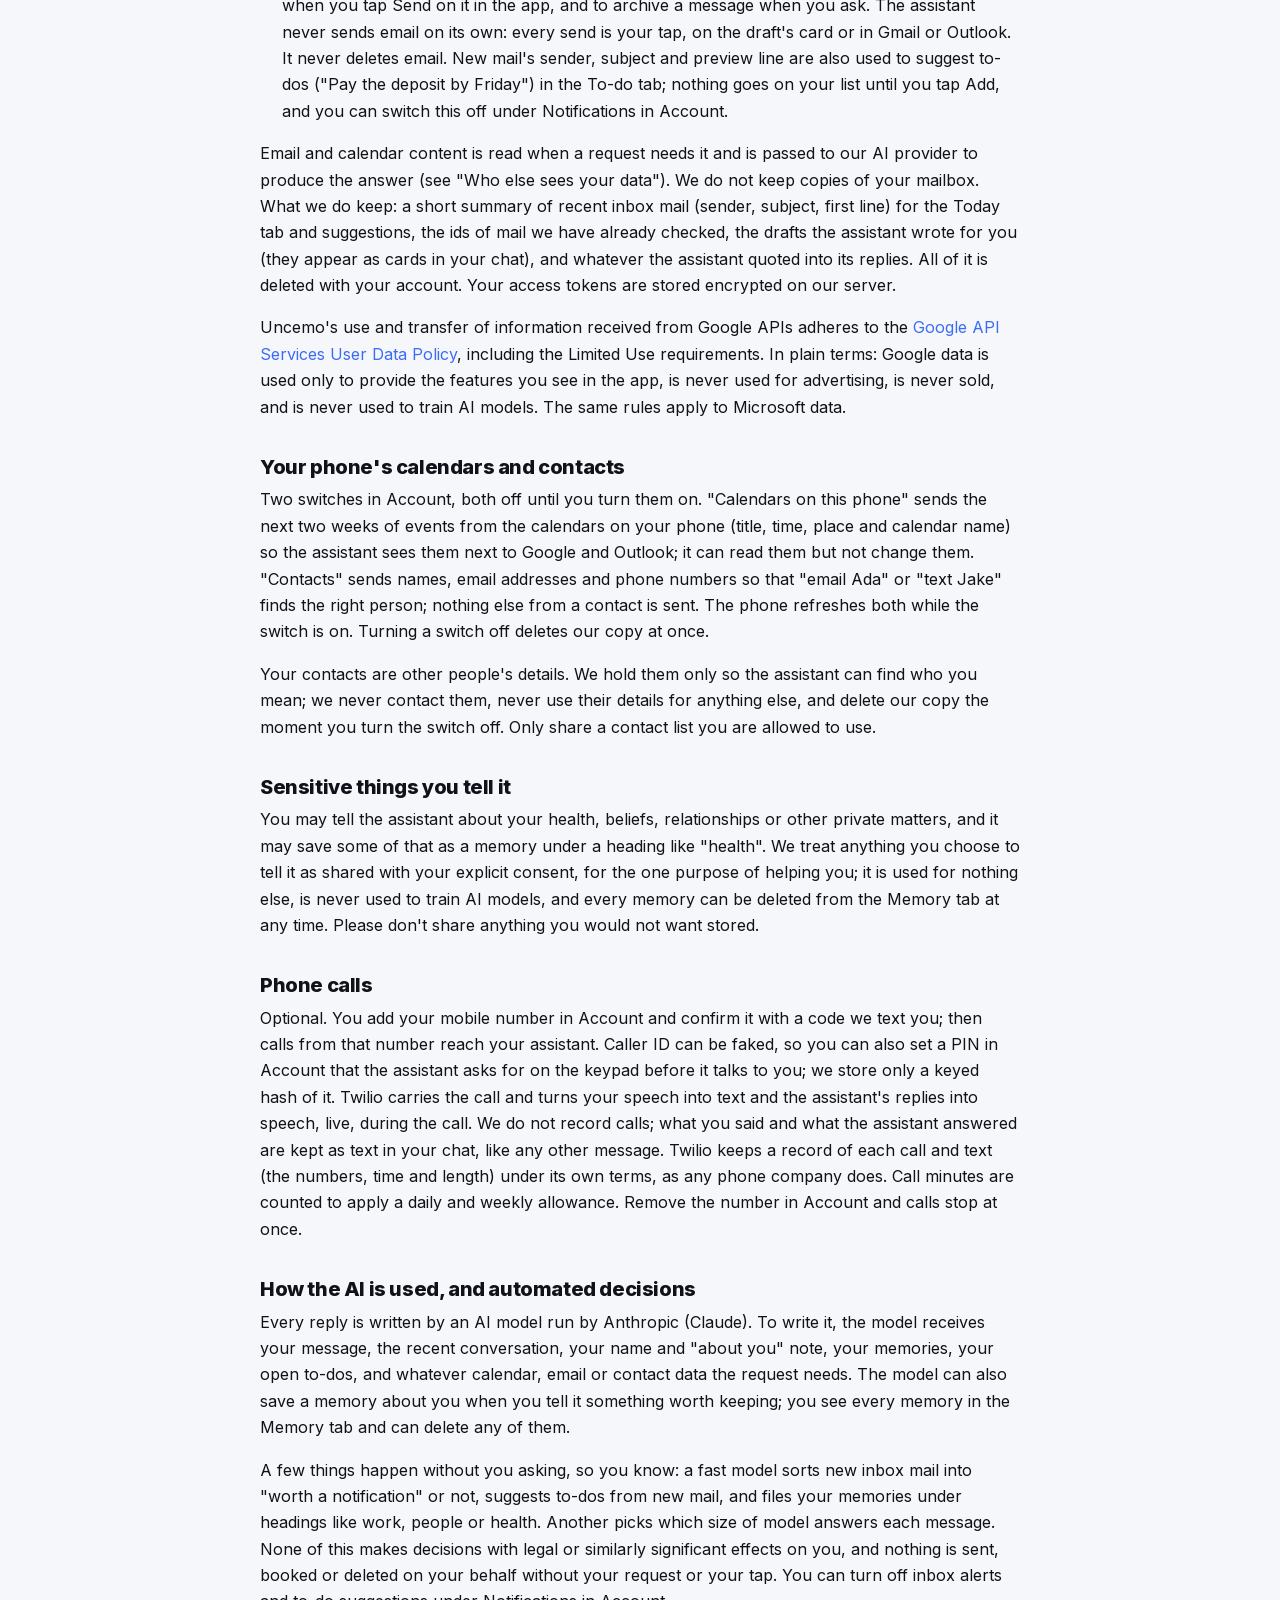
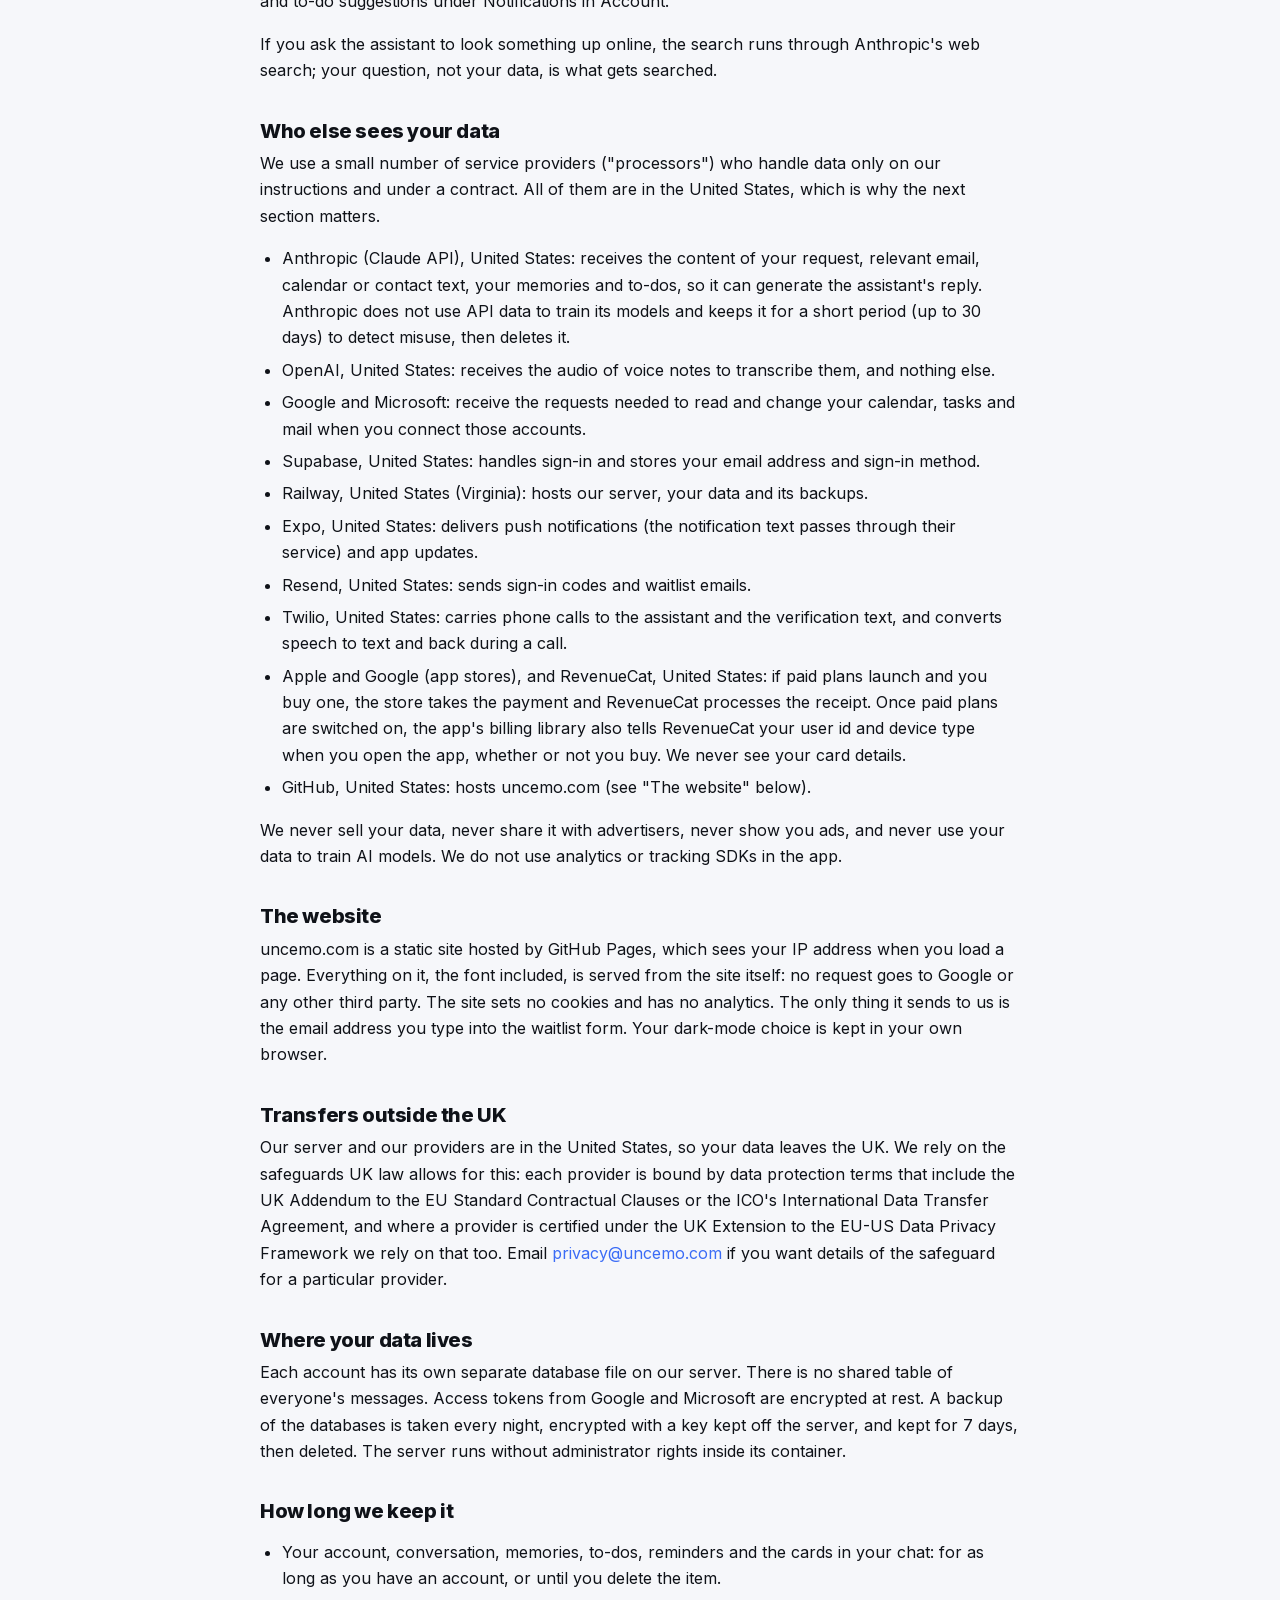
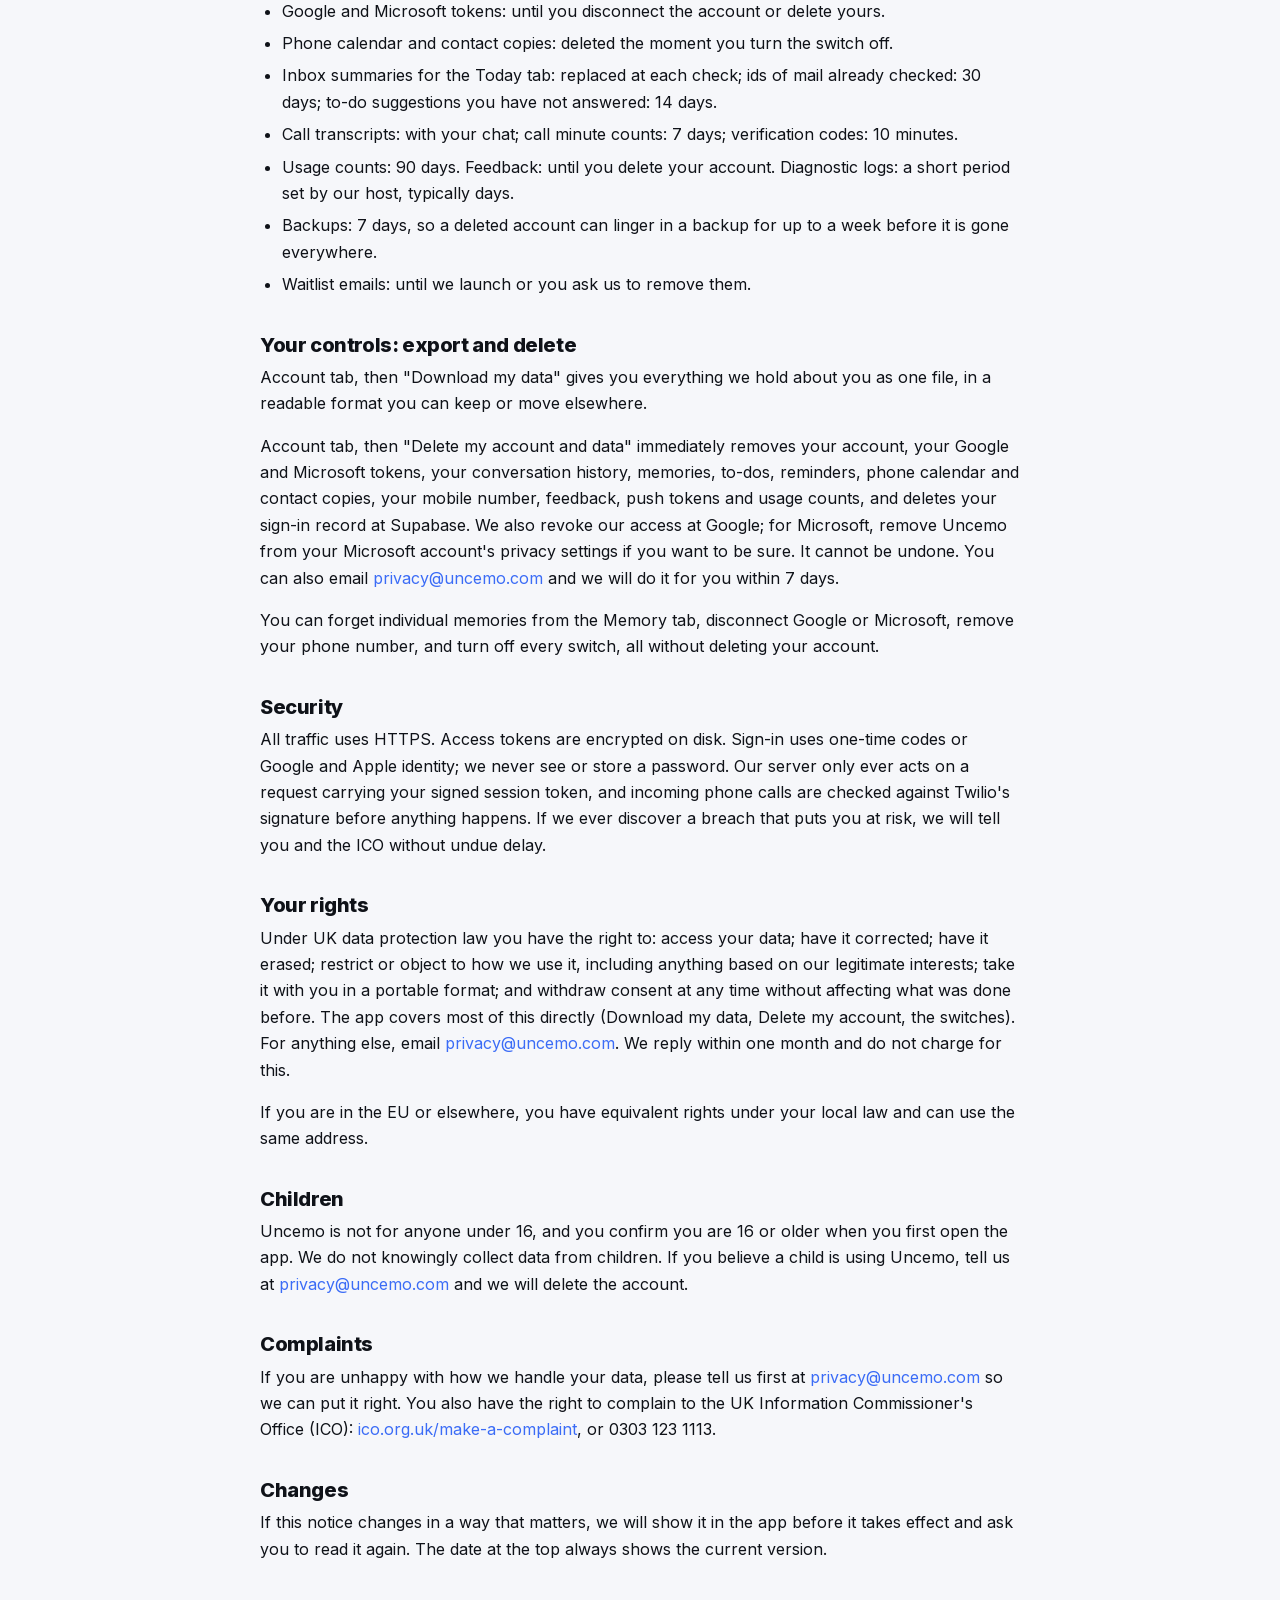
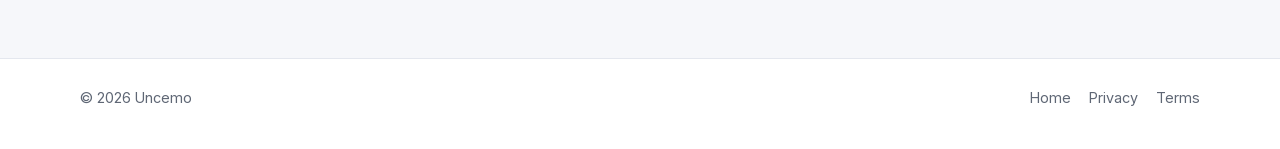
==== commit 3a671010: "Backups encrypted at rest (Fernet, BACKUP_ENC_KEY or TOKEN_ENC_KEY; restore CLI), the container drop" ====
--- a/privacy.html
+++ b/privacy.html
@@ -7,9 +7,7 @@
   <meta name="description" content="How Uncemo handles your data: what we collect, what we access in Google, what we never do, and how to delete everything." />
   <meta name="color-scheme" content="light dark" />
   <link rel="icon" href="favicon.png" />
-  <link rel="preconnect" href="https://fonts.googleapis.com" />
-  <link rel="preconnect" href="https://fonts.gstatic.com" crossorigin />
-  <link href="https://fonts.googleapis.com/css2?family=Inter:wght@400;500;600;700;800&display=swap" rel="stylesheet" />
+  <link rel="stylesheet" href="fonts.css" />
   <link rel="stylesheet" href="styles.css" />
   <style>
     .doc { width: min(760px, 100% - 32px); margin: 0 auto; padding: 48px 0 80px; }
@@ -101,7 +99,7 @@
     <p>You may tell the assistant about your health, beliefs, relationships or other private matters, and it may save some of that as a memory under a heading like "health". We treat anything you choose to tell it as shared with your explicit consent, for the one purpose of helping you; it is used for nothing else, is never used to train AI models, and every memory can be deleted from the Memory tab at any time. Please don't share anything you would not want stored.</p>
 
     <h2>Phone calls</h2>
-    <p>Optional. You add your mobile number in Account and confirm it with a code we text you; then calls from that number reach your assistant. Twilio carries the call and turns your speech into text and the assistant's replies into speech, live, during the call. We do not record calls; what you said and what the assistant answered are kept as text in your chat, like any other message. Twilio keeps a record of each call and text (the numbers, time and length) under its own terms, as any phone company does. Call minutes are counted to apply a daily and weekly allowance. Remove the number in Account and calls stop at once.</p>
+    <p>Optional. You add your mobile number in Account and confirm it with a code we text you; then calls from that number reach your assistant. Caller ID can be faked, so you can also set a PIN in Account that the assistant asks for on the keypad before it talks to you; we store only a keyed hash of it. Twilio carries the call and turns your speech into text and the assistant's replies into speech, live, during the call. We do not record calls; what you said and what the assistant answered are kept as text in your chat, like any other message. Twilio keeps a record of each call and text (the numbers, time and length) under its own terms, as any phone company does. Call minutes are counted to apply a daily and weekly allowance. Remove the number in Account and calls stop at once.</p>
 
     <h2>How the AI is used, and automated decisions</h2>
     <p>Every reply is written by an AI model run by Anthropic (Claude). To write it, the model receives your message, the recent conversation, your name and "about you" note, your memories, your open to-dos, and whatever calendar, email or contact data the request needs. The model can also save a memory about you when you tell it something worth keeping; you see every memory in the Memory tab and can delete any of them.</p>
@@ -125,13 +123,13 @@
     <p>We never sell your data, never share it with advertisers, never show you ads, and never use your data to train AI models. We do not use analytics or tracking SDKs in the app.</p>
 
     <h2>The website</h2>
-    <p>uncemo.com is a static site hosted by GitHub Pages, which sees your IP address when you load a page, and its font is loaded from Google Fonts, which sees your IP address too. The site sets no cookies and has no analytics. The only thing it sends to us is the email address you type into the waitlist form. Your dark-mode choice is kept in your own browser.</p>
+    <p>uncemo.com is a static site hosted by GitHub Pages, which sees your IP address when you load a page. Everything on it, the font included, is served from the site itself: no request goes to Google or any other third party. The site sets no cookies and has no analytics. The only thing it sends to us is the email address you type into the waitlist form. Your dark-mode choice is kept in your own browser.</p>
 
     <h2>Transfers outside the UK</h2>
     <p>Our server and our providers are in the United States, so your data leaves the UK. We rely on the safeguards UK law allows for this: each provider is bound by data protection terms that include the UK Addendum to the EU Standard Contractual Clauses or the ICO's International Data Transfer Agreement, and where a provider is certified under the UK Extension to the EU-US Data Privacy Framework we rely on that too. Email <a href="mailto:privacy@uncemo.com">privacy@uncemo.com</a> if you want details of the safeguard for a particular provider.</p>
 
     <h2>Where your data lives</h2>
-    <p>Each account has its own separate database file on our server. There is no shared table of everyone's messages. Access tokens from Google and Microsoft are encrypted at rest. A backup of the databases is taken every night and kept for 7 days, then deleted.</p>
+    <p>Each account has its own separate database file on our server. There is no shared table of everyone's messages. Access tokens from Google and Microsoft are encrypted at rest. A backup of the databases is taken every night, encrypted with a key kept off the server, and kept for 7 days, then deleted. The server runs without administrator rights inside its container.</p>
 
     <h2>How long we keep it</h2>
     <ul>
--- a/fonts.css
+++ b/fonts.css
@@ -0,0 +1,17 @@
+/* Inter (variable, weights 400-800), served from this site: no request to Google Fonts. */
+@font-face {
+  font-family: 'Inter';
+  font-style: normal;
+  font-weight: 400 800;
+  font-display: swap;
+  src: url(fonts/inter-latin-ext.woff2) format('woff2');
+  unicode-range: U+0100-02BA, U+02BD-02C5, U+02C7-02CC, U+02CE-02D7, U+02DD-02FF, U+0304, U+0308, U+0329, U+1D00-1DBF, U+1E00-1E9F, U+1EF2-1EFF, U+2020, U+20A0-20AB, U+20AD-20C4, U+2113, U+2C60-2C7F, U+A720-A7FF;
+}
+@font-face {
+  font-family: 'Inter';
+  font-style: normal;
+  font-weight: 400 800;
+  font-display: swap;
+  src: url(fonts/inter-latin.woff2) format('woff2');
+  unicode-range: U+0000-00FF, U+0131, U+0152-0153, U+02BB-02BC, U+02C6, U+02DA, U+02DC, U+0304, U+0308, U+0329, U+2000-206F, U+20AC, U+2122, U+2191, U+2193, U+2212, U+2215, U+FEFF, U+FFFD;
+}
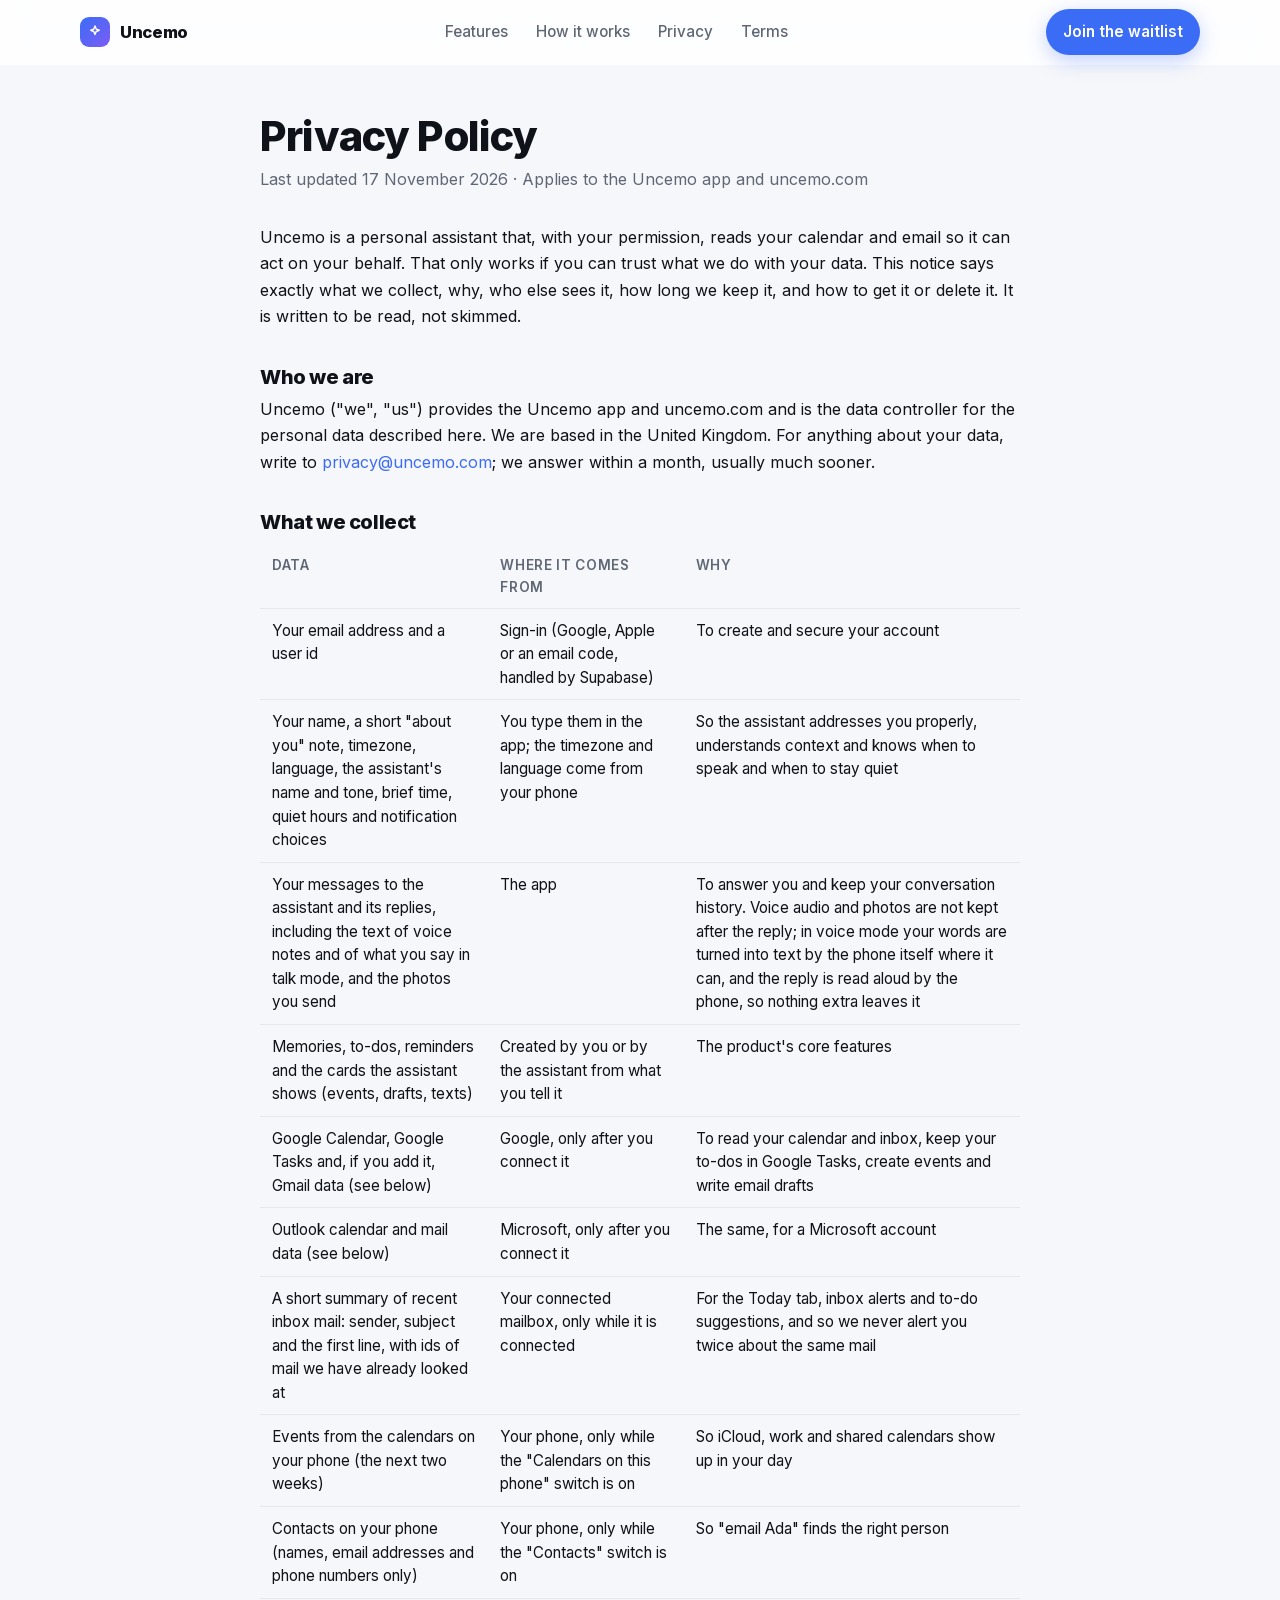
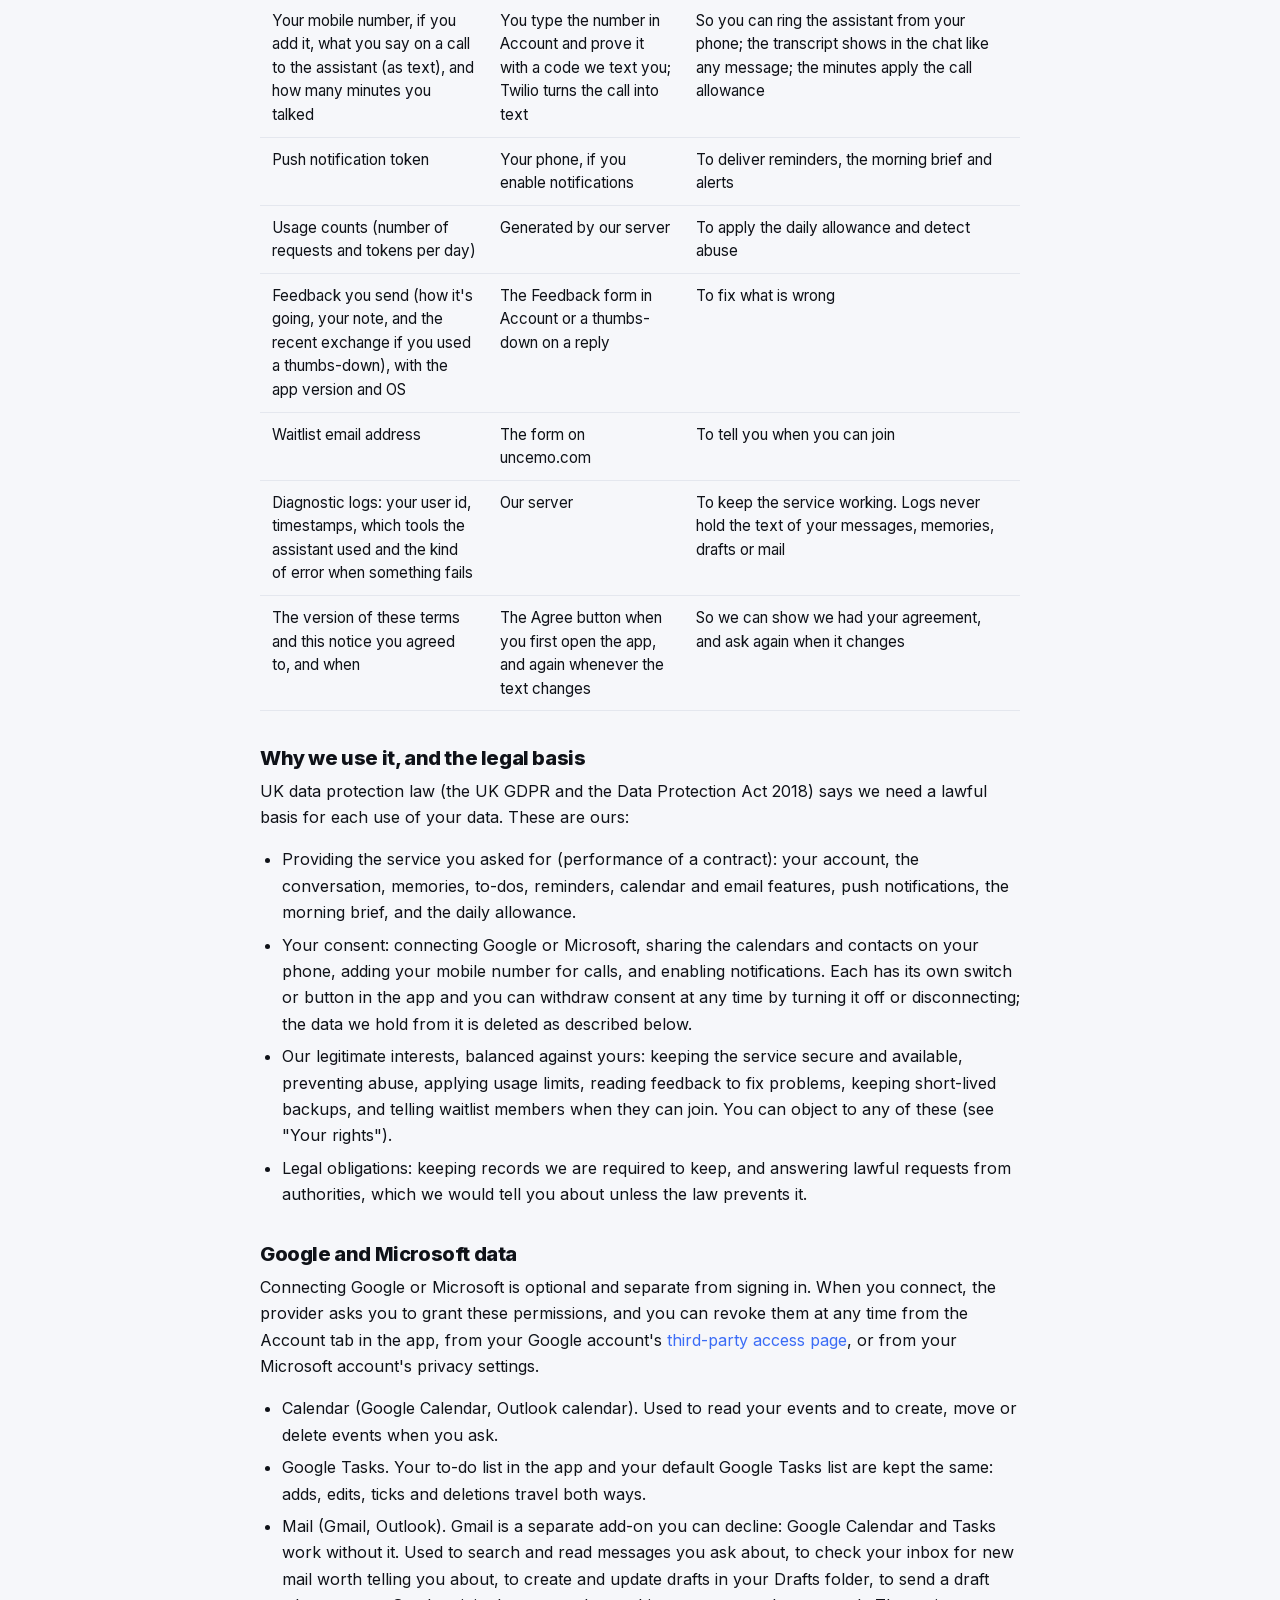
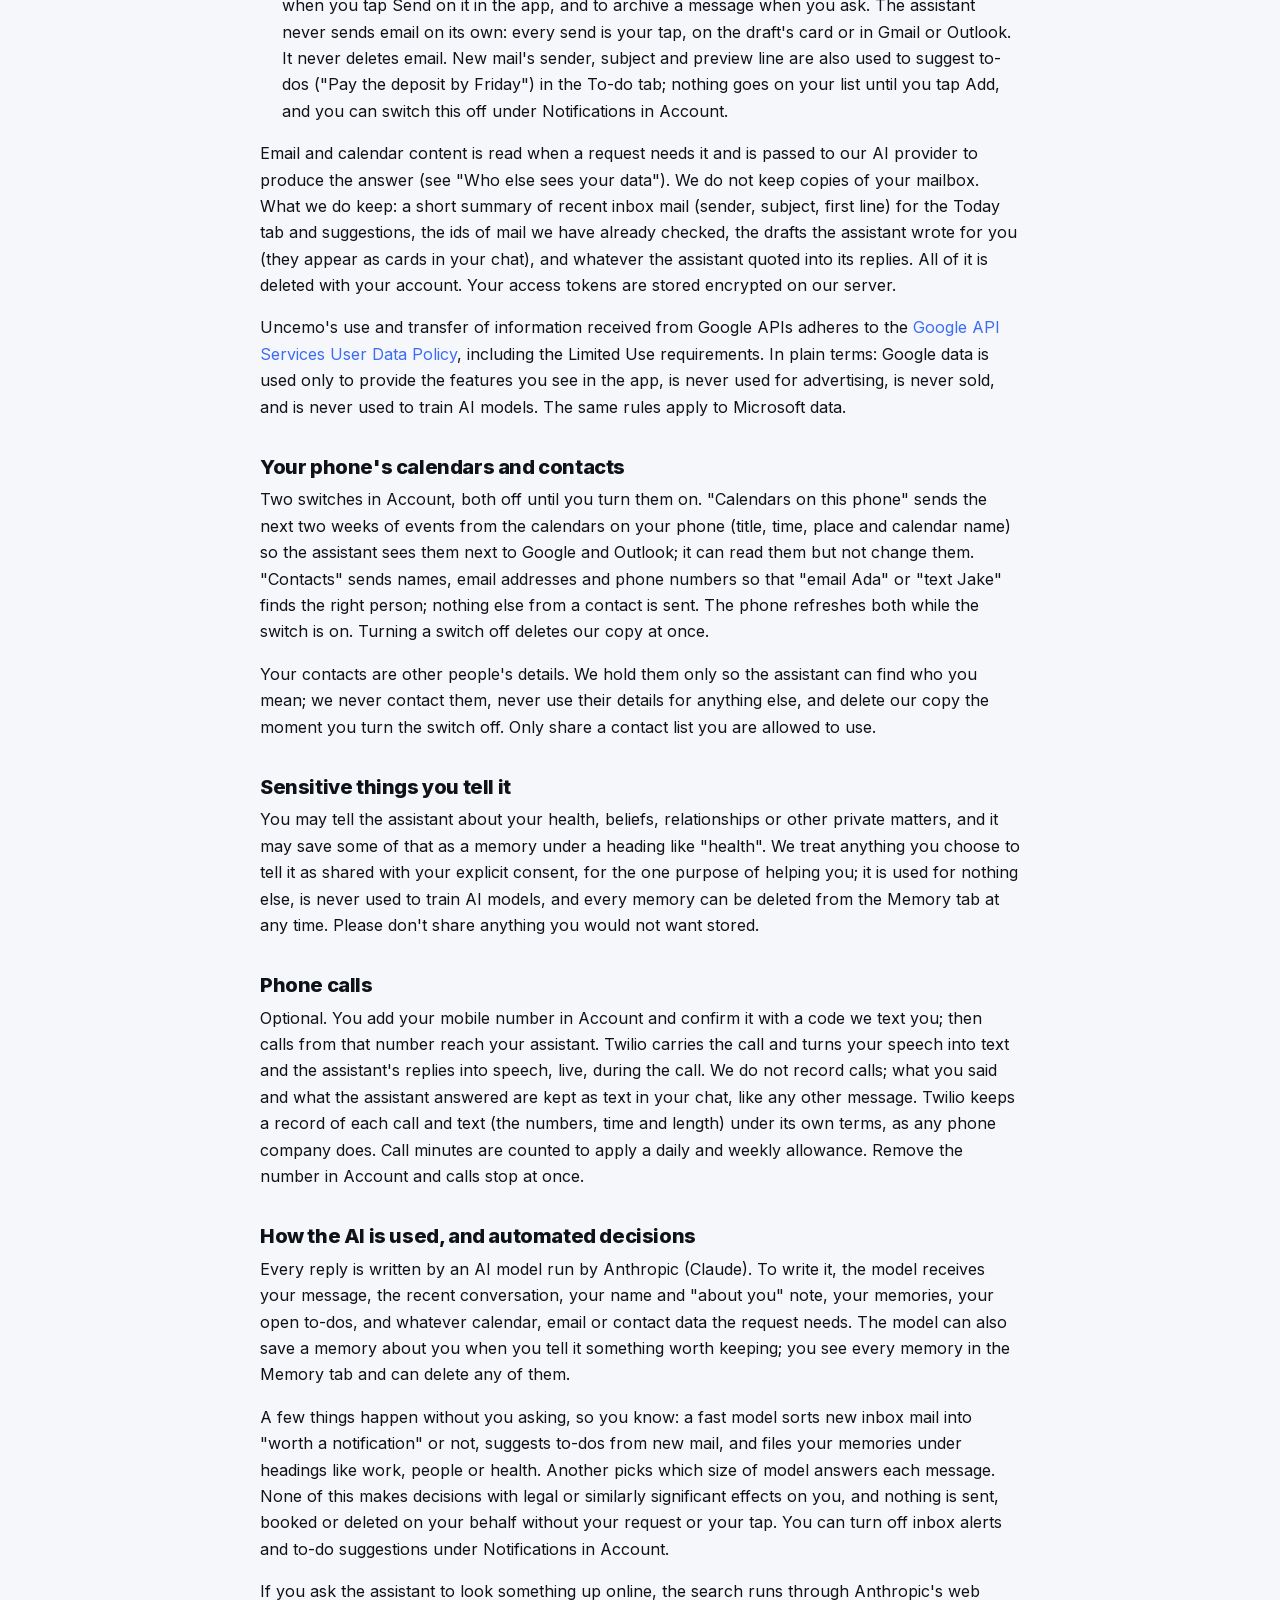
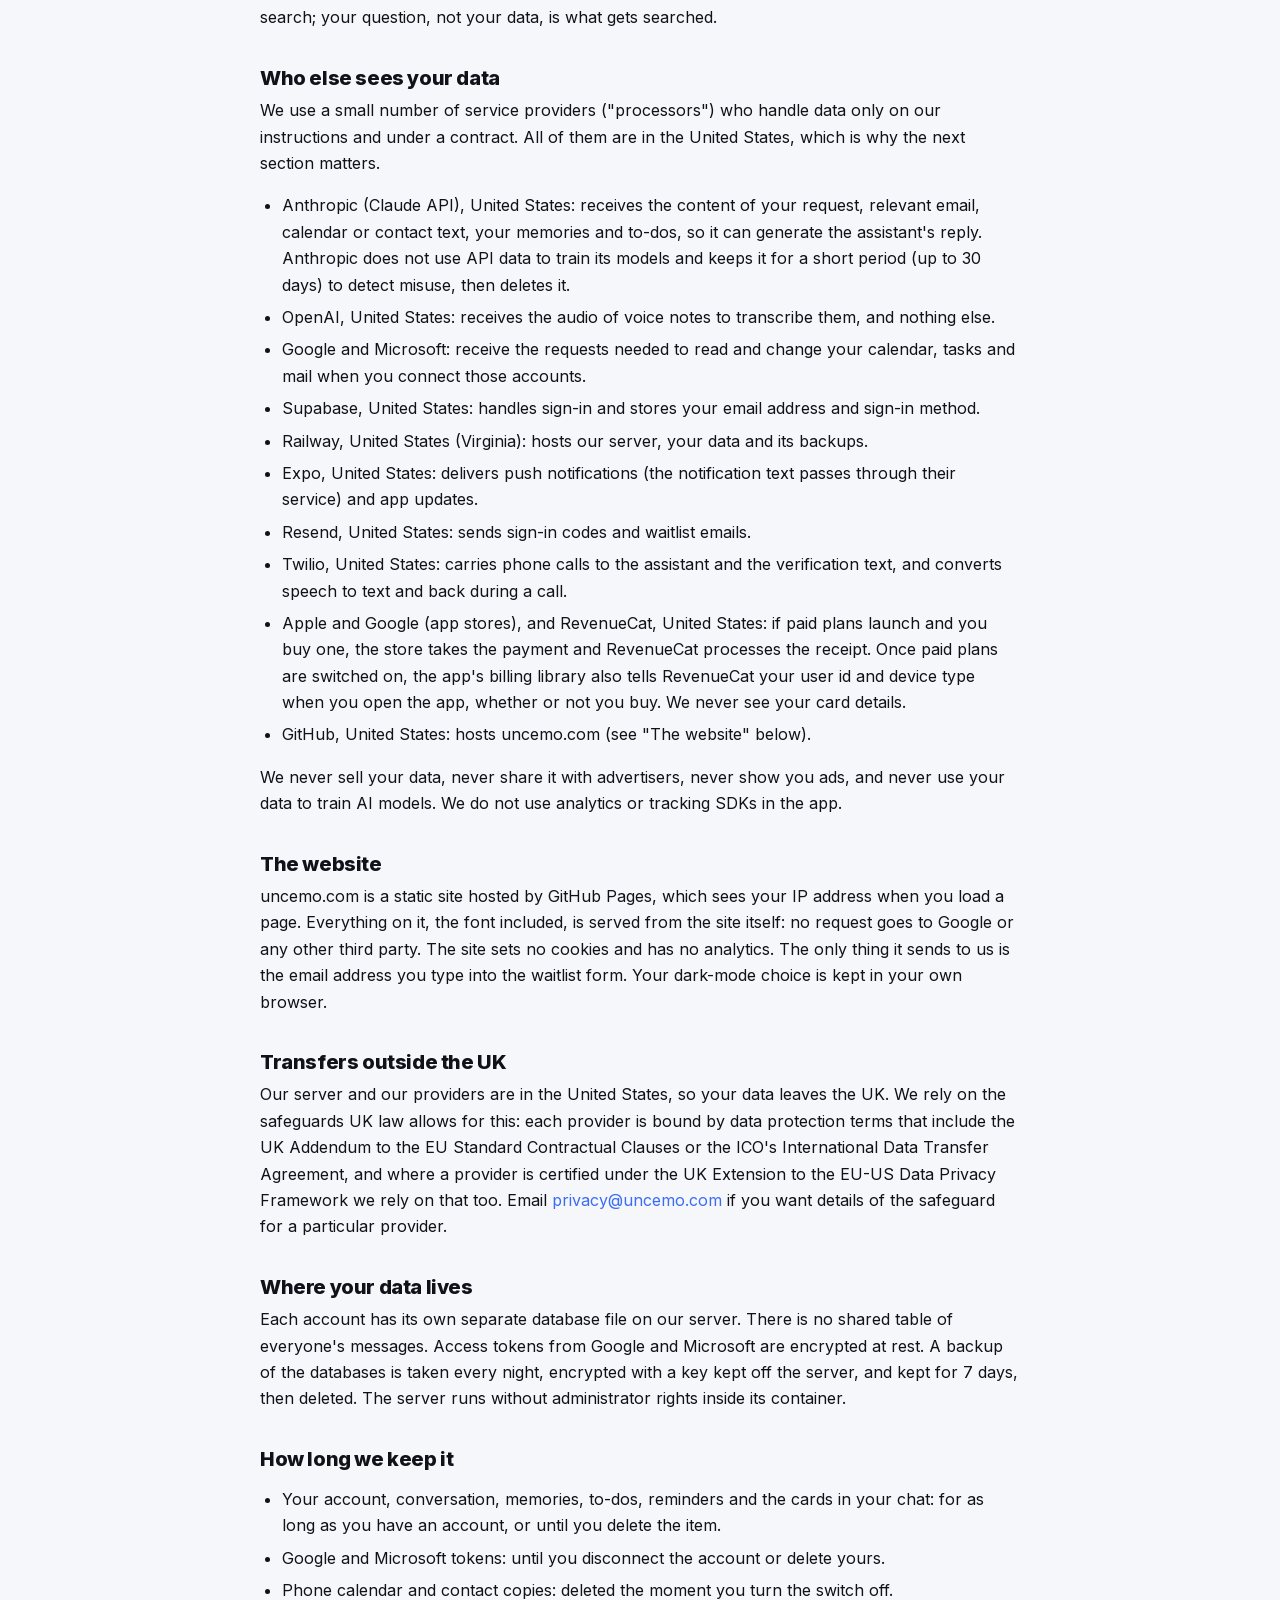
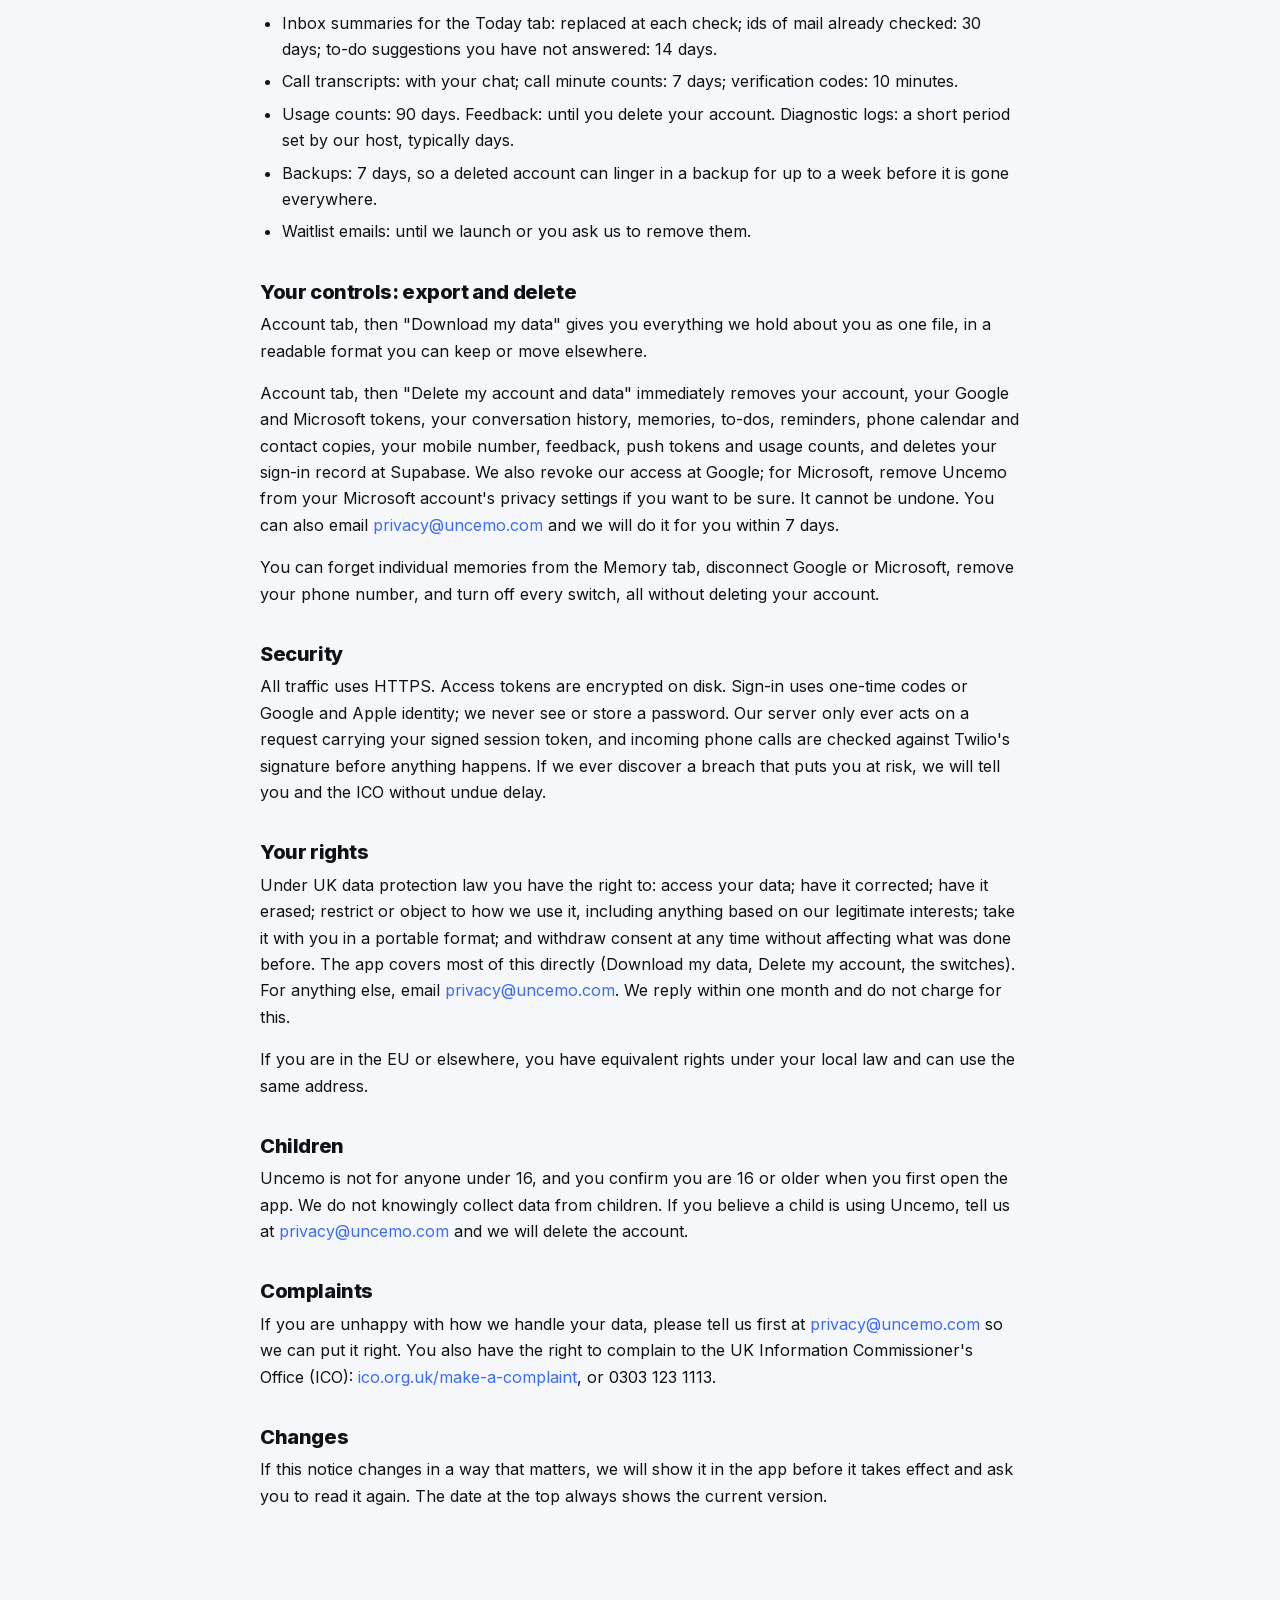
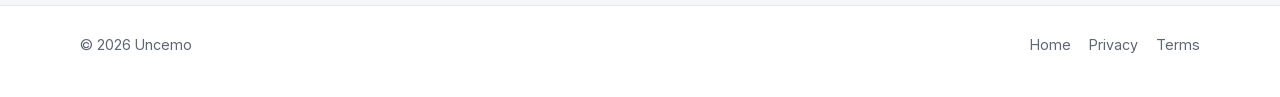
==== commit 2c21c729: "Drop the invite-only gate and the spoken PIN (not wanted); /waitlist command restored (the invite bl" ====
--- a/privacy.html
+++ b/privacy.html
@@ -99,7 +99,7 @@
     <p>You may tell the assistant about your health, beliefs, relationships or other private matters, and it may save some of that as a memory under a heading like "health". We treat anything you choose to tell it as shared with your explicit consent, for the one purpose of helping you; it is used for nothing else, is never used to train AI models, and every memory can be deleted from the Memory tab at any time. Please don't share anything you would not want stored.</p>
 
     <h2>Phone calls</h2>
-    <p>Optional. You add your mobile number in Account and confirm it with a code we text you; then calls from that number reach your assistant. Caller ID can be faked, so you can also set a PIN in Account that the assistant asks for on the keypad before it talks to you; we store only a keyed hash of it. Twilio carries the call and turns your speech into text and the assistant's replies into speech, live, during the call. We do not record calls; what you said and what the assistant answered are kept as text in your chat, like any other message. Twilio keeps a record of each call and text (the numbers, time and length) under its own terms, as any phone company does. Call minutes are counted to apply a daily and weekly allowance. Remove the number in Account and calls stop at once.</p>
+    <p>Optional. You add your mobile number in Account and confirm it with a code we text you; then calls from that number reach your assistant. Twilio carries the call and turns your speech into text and the assistant's replies into speech, live, during the call. We do not record calls; what you said and what the assistant answered are kept as text in your chat, like any other message. Twilio keeps a record of each call and text (the numbers, time and length) under its own terms, as any phone company does. Call minutes are counted to apply a daily and weekly allowance. Remove the number in Account and calls stop at once.</p>
 
     <h2>How the AI is used, and automated decisions</h2>
     <p>Every reply is written by an AI model run by Anthropic (Claude). To write it, the model receives your message, the recent conversation, your name and "about you" note, your memories, your open to-dos, and whatever calendar, email or contact data the request needs. The model can also save a memory about you when you tell it something worth keeping; you see every memory in the Memory tab and can delete any of them.</p>
